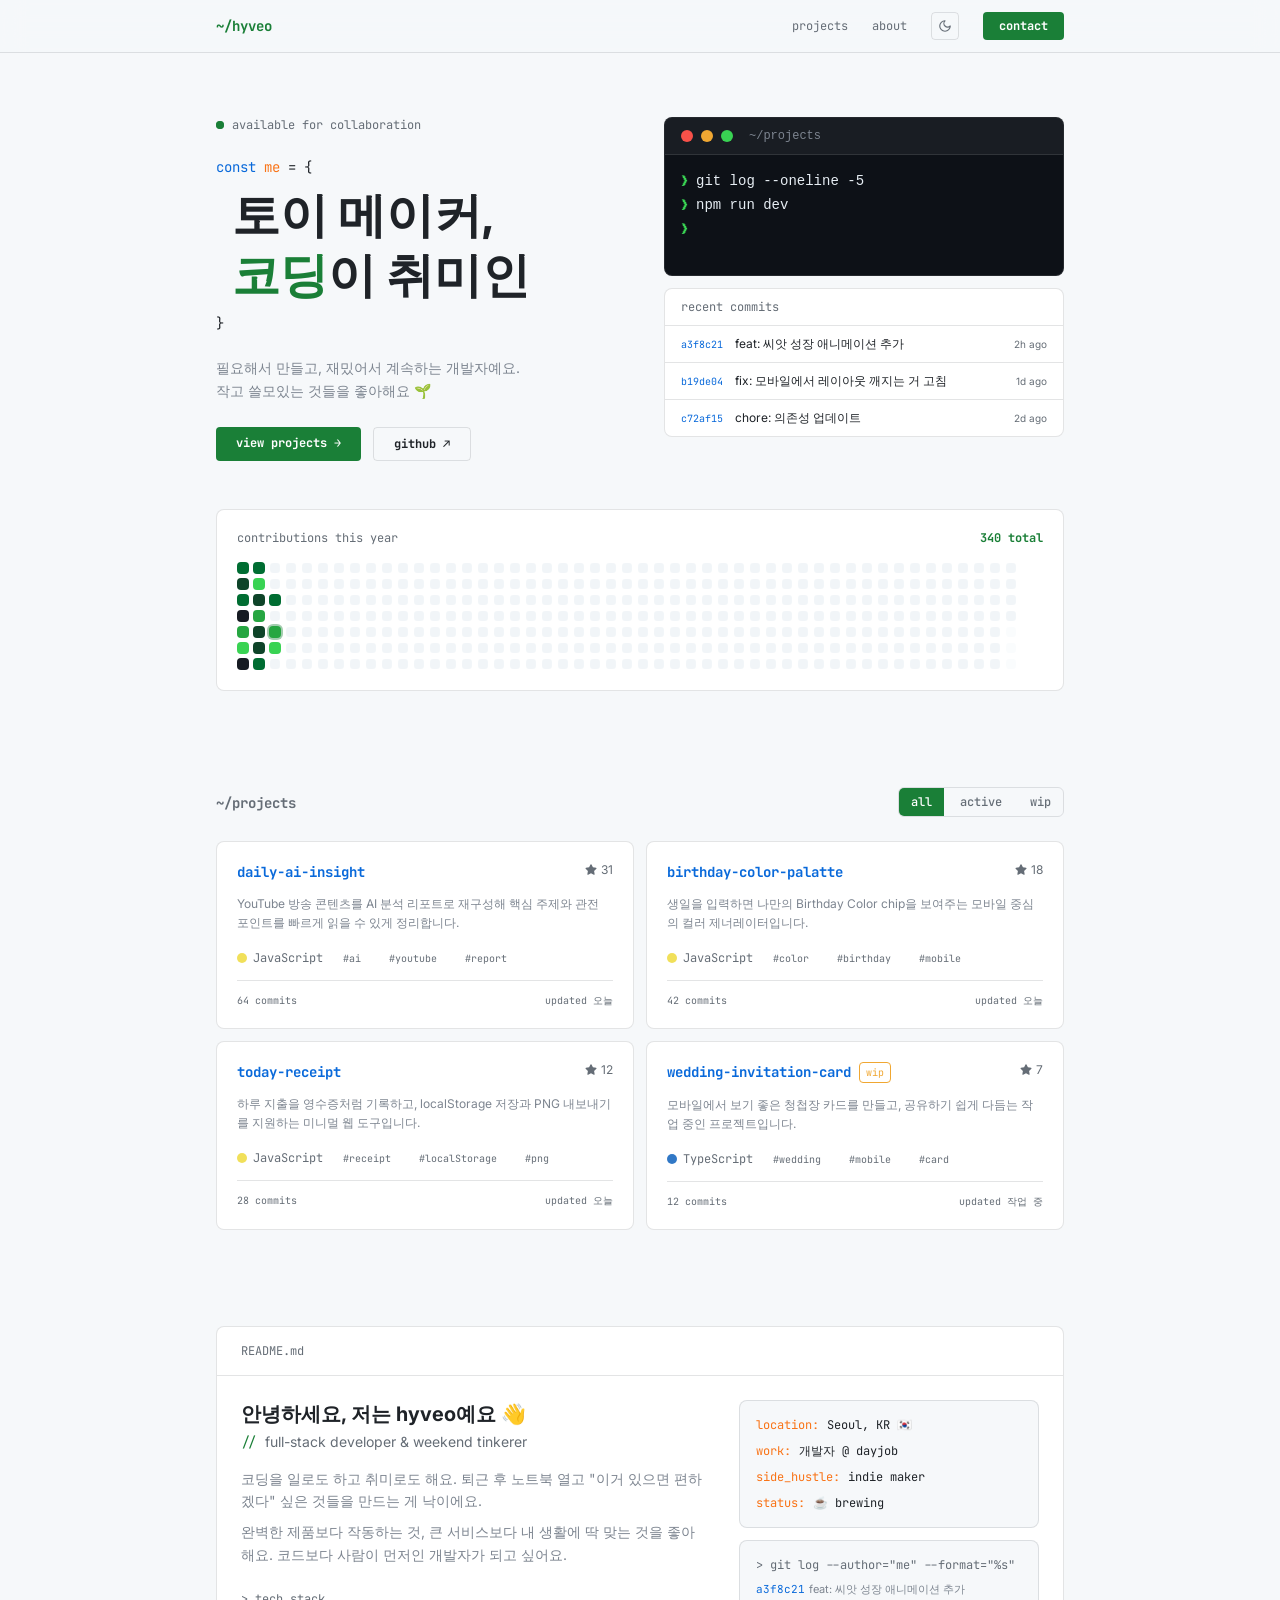
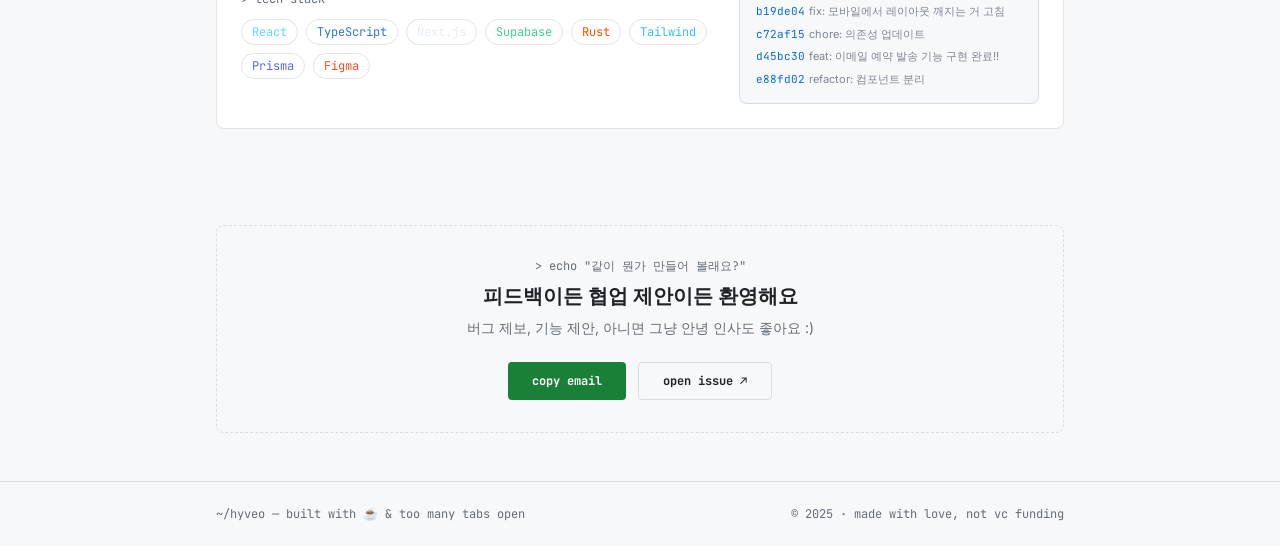
==== index.html @ 5823d5d1 "Update contribution grid animation" ====
<!doctype html>
<html lang="ko">
  <head>
    <meta charset="UTF-8" />
    <meta name="viewport" content="width=device-width, initial-scale=1.0" />
    <title>hyveo</title>
    <meta
      name="description"
      content="HYVEO가 만든 토이 프로젝트와 공개 웹 서비스를 한 곳에서 살펴보는 프로젝트 허브입니다."
    />
    <style>html, body { height: 100%; margin: 0; } #root { height: 100%; }</style>
    <script type="module" crossorigin src="/assets/index-C7ERQBIT.js"></script>
    <link rel="stylesheet" crossorigin href="/assets/index-DAnTA44Z.css">
  </head>
  <body>
    <div id="root"></div>
  </body>
</html>
---- assets/index-DAnTA44Z.css ----
@import"https://fonts.googleapis.com/css2?family=JetBrains+Mono:wght@400;500;600;700&family=Inter:wght@400;500;600;700&display=swap";/*! tailwindcss v4.1.12 | MIT License | https://tailwindcss.com */@layer properties{@supports (((-webkit-hyphens:none)) and (not (margin-trim:inline))) or ((-moz-orient:inline) and (not (color:rgb(from red r g b)))){*,:before,:after,::backdrop{--tw-translate-x:0;--tw-translate-y:0;--tw-translate-z:0;--tw-rotate-x:initial;--tw-rotate-y:initial;--tw-rotate-z:initial;--tw-skew-x:initial;--tw-skew-y:initial;--tw-space-y-reverse:0;--tw-space-x-reverse:0;--tw-divide-y-reverse:0;--tw-border-style:solid;--tw-leading:initial;--tw-font-weight:initial;--tw-tracking:initial;--tw-ordinal:initial;--tw-slashed-zero:initial;--tw-numeric-figure:initial;--tw-numeric-spacing:initial;--tw-numeric-fraction:initial;--tw-shadow:0 0 #0000;--tw-shadow-color:initial;--tw-shadow-alpha:100%;--tw-inset-shadow:0 0 #0000;--tw-inset-shadow-color:initial;--tw-inset-shadow-alpha:100%;--tw-ring-color:initial;--tw-ring-shadow:0 0 #0000;--tw-inset-ring-color:initial;--tw-inset-ring-shadow:0 0 #0000;--tw-ring-inset:initial;--tw-ring-offset-width:0px;--tw-ring-offset-color:#fff;--tw-ring-offset-shadow:0 0 #0000;--tw-outline-style:solid;--tw-backdrop-blur:initial;--tw-backdrop-brightness:initial;--tw-backdrop-contrast:initial;--tw-backdrop-grayscale:initial;--tw-backdrop-hue-rotate:initial;--tw-backdrop-invert:initial;--tw-backdrop-opacity:initial;--tw-backdrop-saturate:initial;--tw-backdrop-sepia:initial;--tw-duration:initial;--tw-ease:initial;--tw-content:"";--tw-animation-delay:0s;--tw-animation-direction:normal;--tw-animation-duration:initial;--tw-animation-fill-mode:none;--tw-animation-iteration-count:1;--tw-enter-blur:0;--tw-enter-opacity:1;--tw-enter-rotate:0;--tw-enter-scale:1;--tw-enter-translate-x:0;--tw-enter-translate-y:0;--tw-exit-blur:0;--tw-exit-opacity:1;--tw-exit-rotate:0;--tw-exit-scale:1;--tw-exit-translate-x:0;--tw-exit-translate-y:0}}}@layer theme{:root,:host{--font-sans:ui-sans-serif,system-ui,sans-serif,"Apple Color Emoji","Segoe UI Emoji","Segoe UI Symbol","Noto Color Emoji";--font-mono:ui-monospace,SFMono-Regular,Menlo,Monaco,Consolas,"Liberation Mono","Courier New",monospace;--color-gray-100:oklch(96.7% .003 264.542);--color-black:#000;--color-white:#fff;--spacing:.25rem;--container-xs:20rem;--container-sm:24rem;--container-lg:32rem;--container-4xl:56rem;--text-xs:.75rem;--text-xs--line-height:calc(1/.75);--text-sm:.875rem;--text-sm--line-height:calc(1.25/.875);--text-base:1rem;--text-base--line-height: 1.5 ;--text-lg:1.125rem;--text-lg--line-height:calc(1.75/1.125);--text-xl:1.25rem;--text-xl--line-height:calc(1.75/1.25);--text-2xl:1.5rem;--text-4xl:2.25rem;--text-4xl--line-height:calc(2.5/2.25);--text-5xl:3rem;--text-5xl--line-height:1;--font-weight-normal:400;--font-weight-medium:500;--font-weight-semibold:600;--font-weight-bold:700;--tracking-tight:-.025em;--tracking-widest:.1em;--leading-tight:1.25;--leading-relaxed:1.625;--radius-xs:.125rem;--ease-in-out:cubic-bezier(.4,0,.2,1);--animate-ping:ping 1s cubic-bezier(0,0,.2,1)infinite;--animate-pulse:pulse 2s cubic-bezier(.4,0,.6,1)infinite;--blur-md:12px;--aspect-video:16/9;--default-transition-duration:.15s;--default-transition-timing-function:cubic-bezier(.4,0,.2,1);--default-font-family:var(--font-sans);--default-mono-font-family:var(--font-mono);--color-border:var(--border)}}@layer base{*,:after,:before,::backdrop{box-sizing:border-box;border:0 solid;margin:0;padding:0}::file-selector-button{box-sizing:border-box;border:0 solid;margin:0;padding:0}html,:host{-webkit-text-size-adjust:100%;-moz-tab-size:4;tab-size:4;line-height:1.5;font-family:var(--default-font-family,ui-sans-serif,system-ui,sans-serif,"Apple Color Emoji","Segoe UI Emoji","Segoe UI Symbol","Noto Color Emoji");font-feature-settings:var(--default-font-feature-settings,normal);font-variation-settings:var(--default-font-variation-settings,normal);-webkit-tap-highlight-color:transparent}hr{height:0;color:inherit;border-top-width:1px}abbr:where([title]){-webkit-text-decoration:underline dotted;text-decoration:underline dotted}h1,h2,h3,h4,h5,h6{font-size:inherit;font-weight:inherit}a{color:inherit;-webkit-text-decoration:inherit;text-decoration:inherit}b,strong{font-weight:bolder}code,kbd,samp,pre{font-family:var(--default-mono-font-family,ui-monospace,SFMono-Regular,Menlo,Monaco,Consolas,"Liberation Mono","Courier New",monospace);font-feature-settings:var(--default-mono-font-feature-settings,normal);font-variation-settings:var(--default-mono-font-variation-settings,normal);font-size:1em}small{font-size:80%}sub,sup{vertical-align:baseline;font-size:75%;line-height:0;position:relative}sub{bottom:-.25em}sup{top:-.5em}table{text-indent:0;border-color:inherit;border-collapse:collapse}:-moz-focusring{outline:auto}progress{vertical-align:baseline}summary{display:list-item}ol,ul,menu{list-style:none}img,svg,video,canvas,audio,iframe,embed,object{vertical-align:middle;display:block}img,video{max-width:100%;height:auto}button,input,select,optgroup,textarea{font:inherit;font-feature-settings:inherit;font-variation-settings:inherit;letter-spacing:inherit;color:inherit;opacity:1;background-color:#0000;border-radius:0}::file-selector-button{font:inherit;font-feature-settings:inherit;font-variation-settings:inherit;letter-spacing:inherit;color:inherit;opacity:1;background-color:#0000;border-radius:0}:where(select:is([multiple],[size])) optgroup{font-weight:bolder}:where(select:is([multiple],[size])) optgroup option{padding-inline-start:20px}::file-selector-button{margin-inline-end:4px}::placeholder{opacity:1}@supports (not ((-webkit-appearance:-apple-pay-button))) or (contain-intrinsic-size:1px){::placeholder{color:currentColor}@supports (color:color-mix(in lab,red,red)){::placeholder{color:color-mix(in oklab,currentcolor 50%,transparent)}}}textarea{resize:vertical}::-webkit-search-decoration{-webkit-appearance:none}::-webkit-date-and-time-value{min-height:1lh;text-align:inherit}::-webkit-datetime-edit{display:inline-flex}::-webkit-datetime-edit-fields-wrapper{padding:0}::-webkit-datetime-edit{padding-block:0}::-webkit-datetime-edit-year-field{padding-block:0}::-webkit-datetime-edit-month-field{padding-block:0}::-webkit-datetime-edit-day-field{padding-block:0}::-webkit-datetime-edit-hour-field{padding-block:0}::-webkit-datetime-edit-minute-field{padding-block:0}::-webkit-datetime-edit-second-field{padding-block:0}::-webkit-datetime-edit-millisecond-field{padding-block:0}::-webkit-datetime-edit-meridiem-field{padding-block:0}::-webkit-calendar-picker-indicator{line-height:1}:-moz-ui-invalid{box-shadow:none}button,input:where([type=button],[type=reset],[type=submit]){-webkit-appearance:button;-moz-appearance:button;appearance:button}::file-selector-button{-webkit-appearance:button;-moz-appearance:button;appearance:button}::-webkit-inner-spin-button{height:auto}::-webkit-outer-spin-button{height:auto}[hidden]:where(:not([hidden=until-found])){display:none!important}*{border-color:var(--border);outline-color:var(--ring)}@supports (color:color-mix(in lab,red,red)){*{outline-color:color-mix(in oklab,var(--ring)50%,transparent)}}body{background-color:var(--background);color:var(--foreground)}html{font-size:var(--font-size)}h1{font-size:var(--text-2xl);font-weight:var(--font-weight-medium);line-height:1.5}h2{font-size:var(--text-xl);font-weight:var(--font-weight-medium);line-height:1.5}h3{font-size:var(--text-lg);font-weight:var(--font-weight-medium);line-height:1.5}h4,label,button{font-size:var(--text-base);font-weight:var(--font-weight-medium);line-height:1.5}input{font-size:var(--text-base);font-weight:var(--font-weight-normal);line-height:1.5}}@layer components;@layer utilities{.\@container\/card-header{container:card-header/inline-size}.pointer-events-none{pointer-events:none}.invisible{visibility:hidden}.sr-only{clip:rect(0,0,0,0);white-space:nowrap;border-width:0;width:1px;height:1px;margin:-1px;padding:0;position:absolute;overflow:hidden}.absolute{position:absolute}.fixed{position:fixed}.relative{position:relative}.sticky{position:sticky}.inset-0{inset:calc(var(--spacing)*0)}.inset-x-0{inset-inline:calc(var(--spacing)*0)}.inset-y-0{inset-block:calc(var(--spacing)*0)}.-top-12{top:calc(var(--spacing)*-12)}.top-0{top:calc(var(--spacing)*0)}.top-1\.5{top:calc(var(--spacing)*1.5)}.top-1\/2{top:50%}.top-3\.5{top:calc(var(--spacing)*3.5)}.top-4{top:calc(var(--spacing)*4)}.top-\[1px\]{top:1px}.top-\[50\%\]{top:50%}.top-\[60\%\]{top:60%}.top-full{top:100%}.-right-12{right:calc(var(--spacing)*-12)}.right-0{right:calc(var(--spacing)*0)}.right-1{right:calc(var(--spacing)*1)}.right-2{right:calc(var(--spacing)*2)}.right-3{right:calc(var(--spacing)*3)}.right-4{right:calc(var(--spacing)*4)}.-bottom-12{bottom:calc(var(--spacing)*-12)}.bottom-0{bottom:calc(var(--spacing)*0)}.-left-12{left:calc(var(--spacing)*-12)}.left-0{left:calc(var(--spacing)*0)}.left-1{left:calc(var(--spacing)*1)}.left-1\/2{left:50%}.left-2{left:calc(var(--spacing)*2)}.left-\[50\%\]{left:50%}.isolate{isolation:isolate}.z-10{z-index:10}.z-20{z-index:20}.z-50{z-index:50}.z-\[1\]{z-index:1}.col-start-2{grid-column-start:2}.row-span-2{grid-row:span 2/span 2}.row-start-1{grid-row-start:1}.-mx-1{margin-inline:calc(var(--spacing)*-1)}.mx-2{margin-inline:calc(var(--spacing)*2)}.mx-3\.5{margin-inline:calc(var(--spacing)*3.5)}.mx-auto{margin-inline:auto}.my-0\.5{margin-block:calc(var(--spacing)*.5)}.my-1{margin-block:calc(var(--spacing)*1)}.-mt-4{margin-top:calc(var(--spacing)*-4)}.mt-1\.5{margin-top:calc(var(--spacing)*1.5)}.mt-2{margin-top:calc(var(--spacing)*2)}.mt-3{margin-top:calc(var(--spacing)*3)}.mt-4{margin-top:calc(var(--spacing)*4)}.mt-6{margin-top:calc(var(--spacing)*6)}.mt-12{margin-top:calc(var(--spacing)*12)}.mt-auto{margin-top:auto}.mr-1{margin-right:calc(var(--spacing)*1)}.mr-2{margin-right:calc(var(--spacing)*2)}.mb-1{margin-bottom:calc(var(--spacing)*1)}.mb-2{margin-bottom:calc(var(--spacing)*2)}.mb-3{margin-bottom:calc(var(--spacing)*3)}.mb-4{margin-bottom:calc(var(--spacing)*4)}.mb-6{margin-bottom:calc(var(--spacing)*6)}.-ml-4{margin-left:calc(var(--spacing)*-4)}.ml-1{margin-left:calc(var(--spacing)*1)}.ml-2{margin-left:calc(var(--spacing)*2)}.ml-auto{margin-left:auto}.line-clamp-1{-webkit-line-clamp:1;-webkit-box-orient:vertical;display:-webkit-box;overflow:hidden}.block{display:block}.flex{display:flex}.grid{display:grid}.hidden{display:none}.inline-block{display:inline-block}.inline-flex{display:inline-flex}.table{display:table}.table-caption{display:table-caption}.table-cell{display:table-cell}.table-row{display:table-row}.field-sizing-content{field-sizing:content}.aspect-square{aspect-ratio:1}.aspect-video{aspect-ratio:var(--aspect-video)}.size-2{width:calc(var(--spacing)*2);height:calc(var(--spacing)*2)}.size-2\.5{width:calc(var(--spacing)*2.5);height:calc(var(--spacing)*2.5)}.size-3{width:calc(var(--spacing)*3);height:calc(var(--spacing)*3)}.size-3\.5{width:calc(var(--spacing)*3.5);height:calc(var(--spacing)*3.5)}.size-4{width:calc(var(--spacing)*4);height:calc(var(--spacing)*4)}.size-7{width:calc(var(--spacing)*7);height:calc(var(--spacing)*7)}.size-8{width:calc(var(--spacing)*8);height:calc(var(--spacing)*8)}.size-9{width:calc(var(--spacing)*9);height:calc(var(--spacing)*9)}.size-10{width:calc(var(--spacing)*10);height:calc(var(--spacing)*10)}.size-full{width:100%;height:100%}.h-1\.5{height:calc(var(--spacing)*1.5)}.h-2{height:calc(var(--spacing)*2)}.h-2\.5{height:calc(var(--spacing)*2.5)}.h-3{height:calc(var(--spacing)*3)}.h-4{height:calc(var(--spacing)*4)}.h-5{height:calc(var(--spacing)*5)}.h-7{height:calc(var(--spacing)*7)}.h-8{height:calc(var(--spacing)*8)}.h-9{height:calc(var(--spacing)*9)}.h-10{height:calc(var(--spacing)*10)}.h-12{height:calc(var(--spacing)*12)}.h-\[1\.15rem\]{height:1.15rem}.h-\[calc\(100\%-1px\)\]{height:calc(100% - 1px)}.h-\[var\(--radix-navigation-menu-viewport-height\)\]{height:var(--radix-navigation-menu-viewport-height)}.h-\[var\(--radix-select-trigger-height\)\]{height:var(--radix-select-trigger-height)}.h-auto{height:auto}.h-full{height:100%}.h-px{height:1px}.h-svh{height:100svh}.max-h-\(--radix-context-menu-content-available-height\){max-height:var(--radix-context-menu-content-available-height)}.max-h-\(--radix-dropdown-menu-content-available-height\){max-height:var(--radix-dropdown-menu-content-available-height)}.max-h-\(--radix-select-content-available-height\){max-height:var(--radix-select-content-available-height)}.max-h-\[120px\]{max-height:120px}.max-h-\[300px\]{max-height:300px}.min-h-0{min-height:calc(var(--spacing)*0)}.min-h-4{min-height:calc(var(--spacing)*4)}.min-h-16{min-height:calc(var(--spacing)*16)}.min-h-\[120px\]{min-height:120px}.min-h-screen{min-height:100vh}.min-h-svh{min-height:100svh}.w-\(--sidebar-width\){width:var(--sidebar-width)}.w-0{width:calc(var(--spacing)*0)}.w-1{width:calc(var(--spacing)*1)}.w-2{width:calc(var(--spacing)*2)}.w-2\.5{width:calc(var(--spacing)*2.5)}.w-3{width:calc(var(--spacing)*3)}.w-3\/4{width:75%}.w-4{width:calc(var(--spacing)*4)}.w-5{width:calc(var(--spacing)*5)}.w-8{width:calc(var(--spacing)*8)}.w-9{width:calc(var(--spacing)*9)}.w-64{width:calc(var(--spacing)*64)}.w-72{width:calc(var(--spacing)*72)}.w-\[100px\]{width:100px}.w-auto{width:auto}.w-fit{width:fit-content}.w-full{width:100%}.w-max{width:max-content}.w-px{width:1px}.max-w-\(--skeleton-width\){max-width:var(--skeleton-width)}.max-w-4xl{max-width:var(--container-4xl)}.max-w-\[calc\(100\%-2rem\)\]{max-width:calc(100% - 2rem)}.max-w-max{max-width:max-content}.max-w-xs{max-width:var(--container-xs)}.min-w-0{min-width:calc(var(--spacing)*0)}.min-w-5{min-width:calc(var(--spacing)*5)}.min-w-8{min-width:calc(var(--spacing)*8)}.min-w-9{min-width:calc(var(--spacing)*9)}.min-w-10{min-width:calc(var(--spacing)*10)}.min-w-\[8rem\]{min-width:8rem}.min-w-\[12rem\]{min-width:12rem}.min-w-\[var\(--radix-select-trigger-width\)\]{min-width:var(--radix-select-trigger-width)}.flex-1{flex:1}.shrink-0{flex-shrink:0}.grow{flex-grow:1}.grow-0{flex-grow:0}.basis-full{flex-basis:100%}.caption-bottom{caption-side:bottom}.border-collapse{border-collapse:collapse}.origin-\(--radix-context-menu-content-transform-origin\){transform-origin:var(--radix-context-menu-content-transform-origin)}.origin-\(--radix-dropdown-menu-content-transform-origin\){transform-origin:var(--radix-dropdown-menu-content-transform-origin)}.origin-\(--radix-hover-card-content-transform-origin\){transform-origin:var(--radix-hover-card-content-transform-origin)}.origin-\(--radix-menubar-content-transform-origin\){transform-origin:var(--radix-menubar-content-transform-origin)}.origin-\(--radix-popover-content-transform-origin\){transform-origin:var(--radix-popover-content-transform-origin)}.origin-\(--radix-select-content-transform-origin\){transform-origin:var(--radix-select-content-transform-origin)}.origin-\(--radix-tooltip-content-transform-origin\){transform-origin:var(--radix-tooltip-content-transform-origin)}.-translate-x-1\/2{--tw-translate-x: -50% ;translate:var(--tw-translate-x)var(--tw-translate-y)}.-translate-x-px{--tw-translate-x:-1px;translate:var(--tw-translate-x)var(--tw-translate-y)}.translate-x-\[-50\%\]{--tw-translate-x:-50%;translate:var(--tw-translate-x)var(--tw-translate-y)}.translate-x-px{--tw-translate-x:1px;translate:var(--tw-translate-x)var(--tw-translate-y)}.-translate-y-1\/2{--tw-translate-y: -50% ;translate:var(--tw-translate-x)var(--tw-translate-y)}.translate-y-0\.5{--tw-translate-y:calc(var(--spacing)*.5);translate:var(--tw-translate-x)var(--tw-translate-y)}.translate-y-\[-50\%\]{--tw-translate-y:-50%;translate:var(--tw-translate-x)var(--tw-translate-y)}.translate-y-\[calc\(-50\%_-_2px\)\]{--tw-translate-y: calc(-50% - 2px) ;translate:var(--tw-translate-x)var(--tw-translate-y)}.rotate-45{rotate:45deg}.rotate-90{rotate:90deg}.transform{transform:var(--tw-rotate-x,)var(--tw-rotate-y,)var(--tw-rotate-z,)var(--tw-skew-x,)var(--tw-skew-y,)}.animate-caret-blink{animation:1.25s ease-out infinite caret-blink}.animate-in{animation:enter var(--tw-animation-duration,var(--tw-duration,.15s))var(--tw-ease,ease)var(--tw-animation-delay,0s)var(--tw-animation-iteration-count,1)var(--tw-animation-direction,normal)var(--tw-animation-fill-mode,none)}.animate-ping{animation:var(--animate-ping)}.animate-pulse{animation:var(--animate-pulse)}.cursor-default{cursor:default}.cursor-pointer{cursor:pointer}.touch-none{touch-action:none}.resize-none{resize:none}.scroll-my-1{scroll-margin-block:calc(var(--spacing)*1)}.scroll-py-1{scroll-padding-block:calc(var(--spacing)*1)}.list-none{list-style-type:none}.auto-rows-min{grid-auto-rows:min-content}.grid-cols-1{grid-template-columns:repeat(1,minmax(0,1fr))}.grid-cols-\[0_1fr\]{grid-template-columns:0 1fr}.grid-rows-\[auto_auto\]{grid-template-rows:auto auto}.flex-col{flex-direction:column}.flex-col-reverse{flex-direction:column-reverse}.flex-row{flex-direction:row}.flex-wrap{flex-wrap:wrap}.items-center{align-items:center}.items-end{align-items:flex-end}.items-start{align-items:flex-start}.items-stretch{align-items:stretch}.justify-between{justify-content:space-between}.justify-center{justify-content:center}.justify-items-start{justify-items:start}.gap-1{gap:calc(var(--spacing)*1)}.gap-1\.5{gap:calc(var(--spacing)*1.5)}.gap-2{gap:calc(var(--spacing)*2)}.gap-3{gap:calc(var(--spacing)*3)}.gap-4{gap:calc(var(--spacing)*4)}.gap-6{gap:calc(var(--spacing)*6)}.gap-8{gap:calc(var(--spacing)*8)}.gap-12{gap:calc(var(--spacing)*12)}:where(.space-y-1>:not(:last-child)){--tw-space-y-reverse:0;margin-block-start:calc(calc(var(--spacing)*1)*var(--tw-space-y-reverse));margin-block-end:calc(calc(var(--spacing)*1)*calc(1 - var(--tw-space-y-reverse)))}:where(.space-y-1\.5>:not(:last-child)){--tw-space-y-reverse:0;margin-block-start:calc(calc(var(--spacing)*1.5)*var(--tw-space-y-reverse));margin-block-end:calc(calc(var(--spacing)*1.5)*calc(1 - var(--tw-space-y-reverse)))}:where(.space-y-2>:not(:last-child)){--tw-space-y-reverse:0;margin-block-start:calc(calc(var(--spacing)*2)*var(--tw-space-y-reverse));margin-block-end:calc(calc(var(--spacing)*2)*calc(1 - var(--tw-space-y-reverse)))}:where(.space-y-2\.5>:not(:last-child)){--tw-space-y-reverse:0;margin-block-start:calc(calc(var(--spacing)*2.5)*var(--tw-space-y-reverse));margin-block-end:calc(calc(var(--spacing)*2.5)*calc(1 - var(--tw-space-y-reverse)))}:where(.space-y-3>:not(:last-child)){--tw-space-y-reverse:0;margin-block-start:calc(calc(var(--spacing)*3)*var(--tw-space-y-reverse));margin-block-end:calc(calc(var(--spacing)*3)*calc(1 - var(--tw-space-y-reverse)))}:where(.space-y-4>:not(:last-child)){--tw-space-y-reverse:0;margin-block-start:calc(calc(var(--spacing)*4)*var(--tw-space-y-reverse));margin-block-end:calc(calc(var(--spacing)*4)*calc(1 - var(--tw-space-y-reverse)))}:where(.space-x-1>:not(:last-child)){--tw-space-x-reverse:0;margin-inline-start:calc(calc(var(--spacing)*1)*var(--tw-space-x-reverse));margin-inline-end:calc(calc(var(--spacing)*1)*calc(1 - var(--tw-space-x-reverse)))}.gap-y-0\.5{row-gap:calc(var(--spacing)*.5)}:where(.divide-y>:not(:last-child)){--tw-divide-y-reverse:0;border-bottom-style:var(--tw-border-style);border-top-style:var(--tw-border-style);border-top-width:calc(1px*var(--tw-divide-y-reverse));border-bottom-width:calc(1px*calc(1 - var(--tw-divide-y-reverse)))}:where(.divide-border>:not(:last-child)){border-color:var(--border)}.self-start{align-self:flex-start}.justify-self-end{justify-self:flex-end}.truncate{text-overflow:ellipsis;white-space:nowrap;overflow:hidden}.overflow-auto{overflow:auto}.overflow-hidden{overflow:hidden}.overflow-x-auto{overflow-x:auto}.overflow-x-hidden{overflow-x:hidden}.overflow-y-auto{overflow-y:auto}.rounded{border-radius:.25rem}.rounded-\[2px\]{border-radius:2px}.rounded-\[4px\]{border-radius:4px}.rounded-\[inherit\]{border-radius:inherit}.rounded-full{border-radius:3.40282e38px}.rounded-lg{border-radius:var(--radius)}.rounded-md{border-radius:calc(var(--radius) - 2px)}.rounded-none{border-radius:0}.rounded-sm{border-radius:calc(var(--radius) - 4px)}.rounded-xl{border-radius:calc(var(--radius) + 4px)}.rounded-xs{border-radius:var(--radius-xs)}.rounded-tl-sm{border-top-left-radius:calc(var(--radius) - 4px)}.border{border-style:var(--tw-border-style);border-width:1px}.border-\[1\.5px\]{border-style:var(--tw-border-style);border-width:1.5px}.border-y{border-block-style:var(--tw-border-style);border-block-width:1px}.border-t{border-top-style:var(--tw-border-style);border-top-width:1px}.border-r{border-right-style:var(--tw-border-style);border-right-width:1px}.border-b{border-bottom-style:var(--tw-border-style);border-bottom-width:1px}.border-l{border-left-style:var(--tw-border-style);border-left-width:1px}.border-dashed{--tw-border-style:dashed;border-style:dashed}.border-\(--color-border\){border-color:var(--color-border)}.border-\[\#F0A732\]{border-color:#f0a732}.border-border,.border-border\/50{border-color:var(--border)}@supports (color:color-mix(in lab,red,red)){.border-border\/50{border-color:color-mix(in oklab,var(--border)50%,transparent)}}.border-input{border-color:var(--input)}.border-primary{border-color:var(--primary)}.border-sidebar-border{border-color:var(--sidebar-border)}.border-transparent{border-color:#0000}.border-white\/10{border-color:#ffffff1a}@supports (color:color-mix(in lab,red,red)){.border-white\/10{border-color:color-mix(in oklab,var(--color-white)10%,transparent)}}.border-t-transparent{border-top-color:#0000}.border-l-transparent{border-left-color:#0000}.bg-\(--color-bg\){background-color:var(--color-bg)}.bg-\[\#0D1117\]{background-color:#0d1117}.bg-\[\#39D353\]{background-color:#39d353}.bg-\[\#E6EDF3\]{background-color:#e6edf3}.bg-\[\#F0A732\]{background-color:#f0a732}.bg-\[\#F85149\]{background-color:#f85149}.bg-accent{background-color:var(--accent)}.bg-background,.bg-background\/80{background-color:var(--background)}@supports (color:color-mix(in lab,red,red)){.bg-background\/80{background-color:color-mix(in oklab,var(--background)80%,transparent)}}.bg-black\/50{background-color:#00000080}@supports (color:color-mix(in lab,red,red)){.bg-black\/50{background-color:color-mix(in oklab,var(--color-black)50%,transparent)}}.bg-border{background-color:var(--border)}.bg-card{background-color:var(--card)}.bg-destructive{background-color:var(--destructive)}.bg-foreground{background-color:var(--foreground)}.bg-gray-100{background-color:var(--color-gray-100)}.bg-input-background{background-color:var(--input-background)}.bg-muted,.bg-muted\/50{background-color:var(--muted)}@supports (color:color-mix(in lab,red,red)){.bg-muted\/50{background-color:color-mix(in oklab,var(--muted)50%,transparent)}}.bg-popover{background-color:var(--popover)}.bg-primary,.bg-primary\/20{background-color:var(--primary)}@supports (color:color-mix(in lab,red,red)){.bg-primary\/20{background-color:color-mix(in oklab,var(--primary)20%,transparent)}}.bg-secondary{background-color:var(--secondary)}.bg-sidebar{background-color:var(--sidebar)}.bg-sidebar-border{background-color:var(--sidebar-border)}.bg-transparent{background-color:#0000}.bg-white\/5{background-color:#ffffff0d}@supports (color:color-mix(in lab,red,red)){.bg-white\/5{background-color:color-mix(in oklab,var(--color-white)5%,transparent)}}.fill-current{fill:currentColor}.fill-primary{fill:var(--primary)}.p-0{padding:calc(var(--spacing)*0)}.p-1{padding:calc(var(--spacing)*1)}.p-1\.5{padding:calc(var(--spacing)*1.5)}.p-2{padding:calc(var(--spacing)*2)}.p-3{padding:calc(var(--spacing)*3)}.p-4{padding:calc(var(--spacing)*4)}.p-5{padding:calc(var(--spacing)*5)}.p-6{padding:calc(var(--spacing)*6)}.p-8{padding:calc(var(--spacing)*8)}.p-\[3px\]{padding:3px}.p-px{padding:1px}.px-1{padding-inline:calc(var(--spacing)*1)}.px-1\.5{padding-inline:calc(var(--spacing)*1.5)}.px-2{padding-inline:calc(var(--spacing)*2)}.px-2\.5{padding-inline:calc(var(--spacing)*2.5)}.px-3{padding-inline:calc(var(--spacing)*3)}.px-4{padding-inline:calc(var(--spacing)*4)}.px-5{padding-inline:calc(var(--spacing)*5)}.px-6{padding-inline:calc(var(--spacing)*6)}.py-0\.5{padding-block:calc(var(--spacing)*.5)}.py-1{padding-block:calc(var(--spacing)*1)}.py-1\.5{padding-block:calc(var(--spacing)*1.5)}.py-2{padding-block:calc(var(--spacing)*2)}.py-2\.5{padding-block:calc(var(--spacing)*2.5)}.py-3{padding-block:calc(var(--spacing)*3)}.py-4{padding-block:calc(var(--spacing)*4)}.py-6{padding-block:calc(var(--spacing)*6)}.py-12{padding-block:calc(var(--spacing)*12)}.pt-0{padding-top:calc(var(--spacing)*0)}.pt-1{padding-top:calc(var(--spacing)*1)}.pt-2{padding-top:calc(var(--spacing)*2)}.pt-3{padding-top:calc(var(--spacing)*3)}.pt-4{padding-top:calc(var(--spacing)*4)}.pt-6{padding-top:calc(var(--spacing)*6)}.pt-16{padding-top:calc(var(--spacing)*16)}.pr-2{padding-right:calc(var(--spacing)*2)}.pr-2\.5{padding-right:calc(var(--spacing)*2.5)}.pr-8{padding-right:calc(var(--spacing)*8)}.pb-3{padding-bottom:calc(var(--spacing)*3)}.pb-4{padding-bottom:calc(var(--spacing)*4)}.pb-6{padding-bottom:calc(var(--spacing)*6)}.pb-12{padding-bottom:calc(var(--spacing)*12)}.pl-2{padding-left:calc(var(--spacing)*2)}.pl-4{padding-left:calc(var(--spacing)*4)}.pl-8{padding-left:calc(var(--spacing)*8)}.text-center{text-align:center}.text-left{text-align:left}.align-middle{vertical-align:middle}.font-mono{font-family:var(--font-mono)}.text-4xl{font-size:var(--text-4xl);line-height:var(--tw-leading,var(--text-4xl--line-height))}.text-base{font-size:var(--text-base);line-height:var(--tw-leading,var(--text-base--line-height))}.text-lg{font-size:var(--text-lg);line-height:var(--tw-leading,var(--text-lg--line-height))}.text-sm{font-size:var(--text-sm);line-height:var(--tw-leading,var(--text-sm--line-height))}.text-xl{font-size:var(--text-xl);line-height:var(--tw-leading,var(--text-xl--line-height))}.text-xs{font-size:var(--text-xs);line-height:var(--tw-leading,var(--text-xs--line-height))}.text-\[0\.8rem\]{font-size:.8rem}.text-\[10px\]{font-size:10px}.text-\[11px\]{font-size:11px}.leading-none{--tw-leading:1;line-height:1}.leading-relaxed{--tw-leading:var(--leading-relaxed);line-height:var(--leading-relaxed)}.leading-tight{--tw-leading:var(--leading-tight);line-height:var(--leading-tight)}.font-bold{--tw-font-weight:var(--font-weight-bold);font-weight:var(--font-weight-bold)}.font-medium{--tw-font-weight:var(--font-weight-medium);font-weight:var(--font-weight-medium)}.font-normal{--tw-font-weight:var(--font-weight-normal);font-weight:var(--font-weight-normal)}.font-semibold{--tw-font-weight:var(--font-weight-semibold);font-weight:var(--font-weight-semibold)}.tracking-tight{--tw-tracking:var(--tracking-tight);letter-spacing:var(--tracking-tight)}.tracking-widest{--tw-tracking:var(--tracking-widest);letter-spacing:var(--tracking-widest)}.text-balance{text-wrap:balance}.break-words{overflow-wrap:break-word}.whitespace-nowrap{white-space:nowrap}.text-\[\#7D8590\]{color:#7d8590}.text-\[\#39D353\]{color:#39d353}.text-\[\#E6EDF3\]{color:#e6edf3}.text-\[\#F0A732\]{color:#f0a732}.text-\[\#F97316\]{color:#f97316}.text-accent{color:var(--accent)}.text-accent-foreground{color:var(--accent-foreground)}.text-card-foreground{color:var(--card-foreground)}.text-current{color:currentColor}.text-destructive{color:var(--destructive)}.text-foreground{color:var(--foreground)}.text-inherit{color:inherit}.text-muted-foreground{color:var(--muted-foreground)}.text-popover-foreground{color:var(--popover-foreground)}.text-primary{color:var(--primary)}.text-primary-foreground{color:var(--primary-foreground)}.text-secondary-foreground{color:var(--secondary-foreground)}.text-sidebar-foreground,.text-sidebar-foreground\/70{color:var(--sidebar-foreground)}@supports (color:color-mix(in lab,red,red)){.text-sidebar-foreground\/70{color:color-mix(in oklab,var(--sidebar-foreground)70%,transparent)}}.text-white{color:var(--color-white)}.tabular-nums{--tw-numeric-spacing:tabular-nums;font-variant-numeric:var(--tw-ordinal,)var(--tw-slashed-zero,)var(--tw-numeric-figure,)var(--tw-numeric-spacing,)var(--tw-numeric-fraction,)}.no-underline{text-decoration-line:none}.underline-offset-4{text-underline-offset:4px}.opacity-0{opacity:0}.opacity-50{opacity:.5}.opacity-70{opacity:.7}.opacity-75{opacity:.75}.opacity-100{opacity:1}.shadow{--tw-shadow:0 1px 3px 0 var(--tw-shadow-color,#0000001a),0 1px 2px -1px var(--tw-shadow-color,#0000001a);box-shadow:var(--tw-inset-shadow),var(--tw-inset-ring-shadow),var(--tw-ring-offset-shadow),var(--tw-ring-shadow),var(--tw-shadow)}.shadow-\[0_0_0_1px_hsl\(var\(--sidebar-border\)\)\]{--tw-shadow:0 0 0 1px var(--tw-shadow-color,hsl(var(--sidebar-border)));box-shadow:var(--tw-inset-shadow),var(--tw-inset-ring-shadow),var(--tw-ring-offset-shadow),var(--tw-ring-shadow),var(--tw-shadow)}.shadow-lg{--tw-shadow:0 10px 15px -3px var(--tw-shadow-color,#0000001a),0 4px 6px -4px var(--tw-shadow-color,#0000001a);box-shadow:var(--tw-inset-shadow),var(--tw-inset-ring-shadow),var(--tw-ring-offset-shadow),var(--tw-ring-shadow),var(--tw-shadow)}.shadow-md{--tw-shadow:0 4px 6px -1px var(--tw-shadow-color,#0000001a),0 2px 4px -2px var(--tw-shadow-color,#0000001a);box-shadow:var(--tw-inset-shadow),var(--tw-inset-ring-shadow),var(--tw-ring-offset-shadow),var(--tw-ring-shadow),var(--tw-shadow)}.shadow-none{--tw-shadow:0 0 #0000;box-shadow:var(--tw-inset-shadow),var(--tw-inset-ring-shadow),var(--tw-ring-offset-shadow),var(--tw-ring-shadow),var(--tw-shadow)}.shadow-sm{--tw-shadow:0 1px 3px 0 var(--tw-shadow-color,#0000001a),0 1px 2px -1px var(--tw-shadow-color,#0000001a);box-shadow:var(--tw-inset-shadow),var(--tw-inset-ring-shadow),var(--tw-ring-offset-shadow),var(--tw-ring-shadow),var(--tw-shadow)}.shadow-xl{--tw-shadow:0 20px 25px -5px var(--tw-shadow-color,#0000001a),0 8px 10px -6px var(--tw-shadow-color,#0000001a);box-shadow:var(--tw-inset-shadow),var(--tw-inset-ring-shadow),var(--tw-ring-offset-shadow),var(--tw-ring-shadow),var(--tw-shadow)}.shadow-xs{--tw-shadow:0 1px 2px 0 var(--tw-shadow-color,#0000000d);box-shadow:var(--tw-inset-shadow),var(--tw-inset-ring-shadow),var(--tw-ring-offset-shadow),var(--tw-ring-shadow),var(--tw-shadow)}.ring-0{--tw-ring-shadow:var(--tw-ring-inset,)0 0 0 calc(0px + var(--tw-ring-offset-width))var(--tw-ring-color,currentcolor);box-shadow:var(--tw-inset-shadow),var(--tw-inset-ring-shadow),var(--tw-ring-offset-shadow),var(--tw-ring-shadow),var(--tw-shadow)}.ring-2{--tw-ring-shadow:var(--tw-ring-inset,)0 0 0 calc(2px + var(--tw-ring-offset-width))var(--tw-ring-color,currentcolor);box-shadow:var(--tw-inset-shadow),var(--tw-inset-ring-shadow),var(--tw-ring-offset-shadow),var(--tw-ring-shadow),var(--tw-shadow)}.ring-primary\/40{--tw-ring-color:var(--primary)}@supports (color:color-mix(in lab,red,red)){.ring-primary\/40{--tw-ring-color:color-mix(in oklab,var(--primary)40%,transparent)}}.ring-ring\/50{--tw-ring-color:var(--ring)}@supports (color:color-mix(in lab,red,red)){.ring-ring\/50{--tw-ring-color:color-mix(in oklab,var(--ring)50%,transparent)}}.ring-sidebar-ring{--tw-ring-color:var(--sidebar-ring)}.ring-offset-background{--tw-ring-offset-color:var(--background)}.outline-hidden{--tw-outline-style:none;outline-style:none}@media(forced-colors:active){.outline-hidden{outline-offset:2px;outline:2px solid #0000}}.outline{outline-style:var(--tw-outline-style);outline-width:1px}.backdrop-blur-md{--tw-backdrop-blur:blur(var(--blur-md));-webkit-backdrop-filter:var(--tw-backdrop-blur,)var(--tw-backdrop-brightness,)var(--tw-backdrop-contrast,)var(--tw-backdrop-grayscale,)var(--tw-backdrop-hue-rotate,)var(--tw-backdrop-invert,)var(--tw-backdrop-opacity,)var(--tw-backdrop-saturate,)var(--tw-backdrop-sepia,);backdrop-filter:var(--tw-backdrop-blur,)var(--tw-backdrop-brightness,)var(--tw-backdrop-contrast,)var(--tw-backdrop-grayscale,)var(--tw-backdrop-hue-rotate,)var(--tw-backdrop-invert,)var(--tw-backdrop-opacity,)var(--tw-backdrop-saturate,)var(--tw-backdrop-sepia,)}.transition{transition-property:color,background-color,border-color,outline-color,text-decoration-color,fill,stroke,--tw-gradient-from,--tw-gradient-via,--tw-gradient-to,opacity,box-shadow,transform,translate,scale,rotate,filter,-webkit-backdrop-filter,backdrop-filter,display,visibility,content-visibility,overlay,pointer-events;transition-timing-function:var(--tw-ease,var(--default-transition-timing-function));transition-duration:var(--tw-duration,var(--default-transition-duration))}.transition-\[color\,box-shadow\]{transition-property:color,box-shadow;transition-timing-function:var(--tw-ease,var(--default-transition-timing-function));transition-duration:var(--tw-duration,var(--default-transition-duration))}.transition-\[left\,right\,width\]{transition-property:left,right,width;transition-timing-function:var(--tw-ease,var(--default-transition-timing-function));transition-duration:var(--tw-duration,var(--default-transition-duration))}.transition-\[margin\,opacity\]{transition-property:margin,opacity;transition-timing-function:var(--tw-ease,var(--default-transition-timing-function));transition-duration:var(--tw-duration,var(--default-transition-duration))}.transition-\[width\,height\,padding\]{transition-property:width,height,padding;transition-timing-function:var(--tw-ease,var(--default-transition-timing-function));transition-duration:var(--tw-duration,var(--default-transition-duration))}.transition-\[width\]{transition-property:width;transition-timing-function:var(--tw-ease,var(--default-transition-timing-function));transition-duration:var(--tw-duration,var(--default-transition-duration))}.transition-all{transition-property:all;transition-timing-function:var(--tw-ease,var(--default-transition-timing-function));transition-duration:var(--tw-duration,var(--default-transition-duration))}.transition-colors{transition-property:color,background-color,border-color,outline-color,text-decoration-color,fill,stroke,--tw-gradient-from,--tw-gradient-via,--tw-gradient-to;transition-timing-function:var(--tw-ease,var(--default-transition-timing-function));transition-duration:var(--tw-duration,var(--default-transition-duration))}.transition-opacity{transition-property:opacity;transition-timing-function:var(--tw-ease,var(--default-transition-timing-function));transition-duration:var(--tw-duration,var(--default-transition-duration))}.transition-shadow{transition-property:box-shadow;transition-timing-function:var(--tw-ease,var(--default-transition-timing-function));transition-duration:var(--tw-duration,var(--default-transition-duration))}.transition-transform{transition-property:transform,translate,scale,rotate;transition-timing-function:var(--tw-ease,var(--default-transition-timing-function));transition-duration:var(--tw-duration,var(--default-transition-duration))}.transition-none{transition-property:none}.duration-150{--tw-duration:.15s;transition-duration:.15s}.duration-200{--tw-duration:.2s;transition-duration:.2s}.duration-300{--tw-duration:.3s;transition-duration:.3s}.duration-1000{--tw-duration:1s;transition-duration:1s}.ease-in-out{--tw-ease:var(--ease-in-out);transition-timing-function:var(--ease-in-out)}.ease-linear{--tw-ease:linear;transition-timing-function:linear}.fade-in-0{--tw-enter-opacity:0}.outline-none{--tw-outline-style:none;outline-style:none}.select-none{-webkit-user-select:none;user-select:none}.zoom-in-95{--tw-enter-scale:.95}.group-focus-within\/menu-item\:opacity-100:is(:where(.group\/menu-item):focus-within *){opacity:1}@media(hover:hover){.group-hover\/menu-item\:opacity-100:is(:where(.group\/menu-item):hover *){opacity:1}}.group-has-data-\[sidebar\=menu-action\]\/menu-item\:pr-8:is(:where(.group\/menu-item):has([data-sidebar=menu-action]) *){padding-right:calc(var(--spacing)*8)}.group-data-\[collapsible\=icon\]\:-mt-8:is(:where(.group)[data-collapsible=icon] *){margin-top:calc(var(--spacing)*-8)}.group-data-\[collapsible\=icon\]\:hidden:is(:where(.group)[data-collapsible=icon] *){display:none}.group-data-\[collapsible\=icon\]\:size-8\!:is(:where(.group)[data-collapsible=icon] *){width:calc(var(--spacing)*8)!important;height:calc(var(--spacing)*8)!important}.group-data-\[collapsible\=icon\]\:w-\(--sidebar-width-icon\):is(:where(.group)[data-collapsible=icon] *){width:var(--sidebar-width-icon)}.group-data-\[collapsible\=icon\]\:w-\[calc\(var\(--sidebar-width-icon\)\+\(--spacing\(4\)\)\)\]:is(:where(.group)[data-collapsible=icon] *){width:calc(var(--sidebar-width-icon) + (calc(var(--spacing)*4)))}.group-data-\[collapsible\=icon\]\:w-\[calc\(var\(--sidebar-width-icon\)\+\(--spacing\(4\)\)\+2px\)\]:is(:where(.group)[data-collapsible=icon] *){width:calc(var(--sidebar-width-icon) + (calc(var(--spacing)*4)) + 2px)}.group-data-\[collapsible\=icon\]\:overflow-hidden:is(:where(.group)[data-collapsible=icon] *){overflow:hidden}.group-data-\[collapsible\=icon\]\:p-0\!:is(:where(.group)[data-collapsible=icon] *){padding:calc(var(--spacing)*0)!important}.group-data-\[collapsible\=icon\]\:p-2\!:is(:where(.group)[data-collapsible=icon] *){padding:calc(var(--spacing)*2)!important}.group-data-\[collapsible\=icon\]\:opacity-0:is(:where(.group)[data-collapsible=icon] *){opacity:0}.group-data-\[collapsible\=offcanvas\]\:right-\[calc\(var\(--sidebar-width\)\*-1\)\]:is(:where(.group)[data-collapsible=offcanvas] *){right:calc(var(--sidebar-width)*-1)}.group-data-\[collapsible\=offcanvas\]\:left-\[calc\(var\(--sidebar-width\)\*-1\)\]:is(:where(.group)[data-collapsible=offcanvas] *){left:calc(var(--sidebar-width)*-1)}.group-data-\[collapsible\=offcanvas\]\:w-0:is(:where(.group)[data-collapsible=offcanvas] *){width:calc(var(--spacing)*0)}.group-data-\[collapsible\=offcanvas\]\:translate-x-0:is(:where(.group)[data-collapsible=offcanvas] *){--tw-translate-x:calc(var(--spacing)*0);translate:var(--tw-translate-x)var(--tw-translate-y)}.group-data-\[disabled\=true\]\:pointer-events-none:is(:where(.group)[data-disabled=true] *){pointer-events:none}.group-data-\[disabled\=true\]\:opacity-50:is(:where(.group)[data-disabled=true] *){opacity:.5}.group-data-\[side\=left\]\:-right-4:is(:where(.group)[data-side=left] *){right:calc(var(--spacing)*-4)}.group-data-\[side\=left\]\:border-r:is(:where(.group)[data-side=left] *){border-right-style:var(--tw-border-style);border-right-width:1px}.group-data-\[side\=right\]\:left-0:is(:where(.group)[data-side=right] *){left:calc(var(--spacing)*0)}.group-data-\[side\=right\]\:rotate-180:is(:where(.group)[data-side=right] *){rotate:180deg}.group-data-\[side\=right\]\:border-l:is(:where(.group)[data-side=right] *){border-left-style:var(--tw-border-style);border-left-width:1px}.group-data-\[state\=open\]\:rotate-180:is(:where(.group)[data-state=open] *){rotate:180deg}.group-data-\[variant\=floating\]\:rounded-lg:is(:where(.group)[data-variant=floating] *){border-radius:var(--radius)}.group-data-\[variant\=floating\]\:border:is(:where(.group)[data-variant=floating] *){border-style:var(--tw-border-style);border-width:1px}.group-data-\[variant\=floating\]\:border-sidebar-border:is(:where(.group)[data-variant=floating] *){border-color:var(--sidebar-border)}.group-data-\[variant\=floating\]\:shadow-sm:is(:where(.group)[data-variant=floating] *){--tw-shadow:0 1px 3px 0 var(--tw-shadow-color,#0000001a),0 1px 2px -1px var(--tw-shadow-color,#0000001a);box-shadow:var(--tw-inset-shadow),var(--tw-inset-ring-shadow),var(--tw-ring-offset-shadow),var(--tw-ring-shadow),var(--tw-shadow)}.group-data-\[vaul-drawer-direction\=bottom\]\/drawer-content\:block:is(:where(.group\/drawer-content)[data-vaul-drawer-direction=bottom] *){display:block}.group-data-\[viewport\=false\]\/navigation-menu\:top-full:is(:where(.group\/navigation-menu)[data-viewport=false] *){top:100%}.group-data-\[viewport\=false\]\/navigation-menu\:mt-1\.5:is(:where(.group\/navigation-menu)[data-viewport=false] *){margin-top:calc(var(--spacing)*1.5)}.group-data-\[viewport\=false\]\/navigation-menu\:overflow-hidden:is(:where(.group\/navigation-menu)[data-viewport=false] *){overflow:hidden}.group-data-\[viewport\=false\]\/navigation-menu\:rounded-md:is(:where(.group\/navigation-menu)[data-viewport=false] *){border-radius:calc(var(--radius) - 2px)}.group-data-\[viewport\=false\]\/navigation-menu\:border:is(:where(.group\/navigation-menu)[data-viewport=false] *){border-style:var(--tw-border-style);border-width:1px}.group-data-\[viewport\=false\]\/navigation-menu\:bg-popover:is(:where(.group\/navigation-menu)[data-viewport=false] *){background-color:var(--popover)}.group-data-\[viewport\=false\]\/navigation-menu\:text-popover-foreground:is(:where(.group\/navigation-menu)[data-viewport=false] *){color:var(--popover-foreground)}.group-data-\[viewport\=false\]\/navigation-menu\:shadow:is(:where(.group\/navigation-menu)[data-viewport=false] *){--tw-shadow:0 1px 3px 0 var(--tw-shadow-color,#0000001a),0 1px 2px -1px var(--tw-shadow-color,#0000001a);box-shadow:var(--tw-inset-shadow),var(--tw-inset-ring-shadow),var(--tw-ring-offset-shadow),var(--tw-ring-shadow),var(--tw-shadow)}.group-data-\[viewport\=false\]\/navigation-menu\:duration-200:is(:where(.group\/navigation-menu)[data-viewport=false] *){--tw-duration:.2s;transition-duration:.2s}@media(hover:hover){.peer-hover\/menu-button\:text-sidebar-accent-foreground:is(:where(.peer\/menu-button):hover~*){color:var(--sidebar-accent-foreground)}}.peer-disabled\:cursor-not-allowed:is(:where(.peer):disabled~*){cursor:not-allowed}.peer-disabled\:opacity-50:is(:where(.peer):disabled~*){opacity:.5}.peer-data-\[active\=true\]\/menu-button\:text-sidebar-accent-foreground:is(:where(.peer\/menu-button)[data-active=true]~*){color:var(--sidebar-accent-foreground)}.peer-data-\[size\=default\]\/menu-button\:top-1\.5:is(:where(.peer\/menu-button)[data-size=default]~*){top:calc(var(--spacing)*1.5)}.peer-data-\[size\=lg\]\/menu-button\:top-2\.5:is(:where(.peer\/menu-button)[data-size=lg]~*){top:calc(var(--spacing)*2.5)}.peer-data-\[size\=sm\]\/menu-button\:top-1:is(:where(.peer\/menu-button)[data-size=sm]~*){top:calc(var(--spacing)*1)}.selection\:bg-primary ::selection{background-color:var(--primary)}.selection\:bg-primary::selection{background-color:var(--primary)}.selection\:text-primary-foreground ::selection{color:var(--primary-foreground)}.selection\:text-primary-foreground::selection{color:var(--primary-foreground)}.file\:inline-flex::file-selector-button{display:inline-flex}.file\:h-7::file-selector-button{height:calc(var(--spacing)*7)}.file\:border-0::file-selector-button{border-style:var(--tw-border-style);border-width:0}.file\:bg-transparent::file-selector-button{background-color:#0000}.file\:text-sm::file-selector-button{font-size:var(--text-sm);line-height:var(--tw-leading,var(--text-sm--line-height))}.file\:font-medium::file-selector-button{--tw-font-weight:var(--font-weight-medium);font-weight:var(--font-weight-medium)}.file\:text-foreground::file-selector-button{color:var(--foreground)}.placeholder\:text-muted-foreground::placeholder{color:var(--muted-foreground)}.after\:absolute:after{content:var(--tw-content);position:absolute}.after\:-inset-2:after{content:var(--tw-content);inset:calc(var(--spacing)*-2)}.after\:inset-y-0:after{content:var(--tw-content);inset-block:calc(var(--spacing)*0)}.after\:left-1\/2:after{content:var(--tw-content);left:50%}.after\:w-1:after{content:var(--tw-content);width:calc(var(--spacing)*1)}.after\:w-\[2px\]:after{content:var(--tw-content);width:2px}.after\:-translate-x-1\/2:after{content:var(--tw-content);--tw-translate-x: -50% ;translate:var(--tw-translate-x)var(--tw-translate-y)}.group-data-\[collapsible\=offcanvas\]\:after\:left-full:is(:where(.group)[data-collapsible=offcanvas] *):after{content:var(--tw-content);left:100%}.first\:rounded-l-md:first-child{border-top-left-radius:calc(var(--radius) - 2px);border-bottom-left-radius:calc(var(--radius) - 2px)}.first\:border-l:first-child{border-left-style:var(--tw-border-style);border-left-width:1px}.last\:rounded-r-md:last-child{border-top-right-radius:calc(var(--radius) - 2px);border-bottom-right-radius:calc(var(--radius) - 2px)}.last\:border-b-0:last-child{border-bottom-style:var(--tw-border-style);border-bottom-width:0}.focus-within\:relative:focus-within{position:relative}.focus-within\:z-20:focus-within{z-index:20}@media(hover:hover){.hover\:border-foreground\/30:hover{border-color:var(--foreground)}@supports (color:color-mix(in lab,red,red)){.hover\:border-foreground\/30:hover{border-color:color-mix(in oklab,var(--foreground)30%,transparent)}}.hover\:border-primary:hover{border-color:var(--primary)}.hover\:border-white\/20:hover{border-color:#fff3}@supports (color:color-mix(in lab,red,red)){.hover\:border-white\/20:hover{border-color:color-mix(in oklab,var(--color-white)20%,transparent)}}.hover\:border-white\/30:hover{border-color:#ffffff4d}@supports (color:color-mix(in lab,red,red)){.hover\:border-white\/30:hover{border-color:color-mix(in oklab,var(--color-white)30%,transparent)}}.hover\:bg-accent:hover{background-color:var(--accent)}.hover\:bg-destructive\/90:hover{background-color:var(--destructive)}@supports (color:color-mix(in lab,red,red)){.hover\:bg-destructive\/90:hover{background-color:color-mix(in oklab,var(--destructive)90%,transparent)}}.hover\:bg-muted:hover,.hover\:bg-muted\/50:hover{background-color:var(--muted)}@supports (color:color-mix(in lab,red,red)){.hover\:bg-muted\/50:hover{background-color:color-mix(in oklab,var(--muted)50%,transparent)}}.hover\:bg-primary:hover,.hover\:bg-primary\/90:hover{background-color:var(--primary)}@supports (color:color-mix(in lab,red,red)){.hover\:bg-primary\/90:hover{background-color:color-mix(in oklab,var(--primary)90%,transparent)}}.hover\:bg-secondary\/80:hover{background-color:var(--secondary)}@supports (color:color-mix(in lab,red,red)){.hover\:bg-secondary\/80:hover{background-color:color-mix(in oklab,var(--secondary)80%,transparent)}}.hover\:bg-sidebar-accent:hover{background-color:var(--sidebar-accent)}.hover\:bg-white\/5:hover{background-color:#ffffff0d}@supports (color:color-mix(in lab,red,red)){.hover\:bg-white\/5:hover{background-color:color-mix(in oklab,var(--color-white)5%,transparent)}}.hover\:text-accent-foreground:hover{color:var(--accent-foreground)}.hover\:text-foreground:hover{color:var(--foreground)}.hover\:text-muted-foreground:hover{color:var(--muted-foreground)}.hover\:text-primary-foreground:hover{color:var(--primary-foreground)}.hover\:text-sidebar-accent-foreground:hover{color:var(--sidebar-accent-foreground)}.hover\:underline:hover{text-decoration-line:underline}.hover\:opacity-90:hover{opacity:.9}.hover\:opacity-100:hover{opacity:1}.hover\:shadow-\[0_0_0_1px_hsl\(var\(--sidebar-accent\)\)\]:hover{--tw-shadow:0 0 0 1px var(--tw-shadow-color,hsl(var(--sidebar-accent)));box-shadow:var(--tw-inset-shadow),var(--tw-inset-ring-shadow),var(--tw-ring-offset-shadow),var(--tw-ring-shadow),var(--tw-shadow)}.hover\:ring-4:hover{--tw-ring-shadow:var(--tw-ring-inset,)0 0 0 calc(4px + var(--tw-ring-offset-width))var(--tw-ring-color,currentcolor);box-shadow:var(--tw-inset-shadow),var(--tw-inset-ring-shadow),var(--tw-ring-offset-shadow),var(--tw-ring-shadow),var(--tw-shadow)}.hover\:group-data-\[collapsible\=offcanvas\]\:bg-sidebar:hover:is(:where(.group)[data-collapsible=offcanvas] *){background-color:var(--sidebar)}.hover\:after\:bg-sidebar-border:hover:after{content:var(--tw-content);background-color:var(--sidebar-border)}}.focus\:z-10:focus{z-index:10}.focus\:bg-accent:focus{background-color:var(--accent)}.focus\:bg-primary:focus{background-color:var(--primary)}.focus\:text-accent-foreground:focus{color:var(--accent-foreground)}.focus\:text-primary-foreground:focus{color:var(--primary-foreground)}.focus\:ring-2:focus{--tw-ring-shadow:var(--tw-ring-inset,)0 0 0 calc(2px + var(--tw-ring-offset-width))var(--tw-ring-color,currentcolor);box-shadow:var(--tw-inset-shadow),var(--tw-inset-ring-shadow),var(--tw-ring-offset-shadow),var(--tw-ring-shadow),var(--tw-shadow)}.focus\:ring-ring:focus{--tw-ring-color:var(--ring)}.focus\:ring-offset-2:focus{--tw-ring-offset-width:2px;--tw-ring-offset-shadow:var(--tw-ring-inset,)0 0 0 var(--tw-ring-offset-width)var(--tw-ring-offset-color)}.focus\:outline-hidden:focus{--tw-outline-style:none;outline-style:none}@media(forced-colors:active){.focus\:outline-hidden:focus{outline-offset:2px;outline:2px solid #0000}}.focus-visible\:z-10:focus-visible{z-index:10}.focus-visible\:border-ring:focus-visible{border-color:var(--ring)}.focus-visible\:ring-1:focus-visible{--tw-ring-shadow:var(--tw-ring-inset,)0 0 0 calc(1px + var(--tw-ring-offset-width))var(--tw-ring-color,currentcolor);box-shadow:var(--tw-inset-shadow),var(--tw-inset-ring-shadow),var(--tw-ring-offset-shadow),var(--tw-ring-shadow),var(--tw-shadow)}.focus-visible\:ring-2:focus-visible{--tw-ring-shadow:var(--tw-ring-inset,)0 0 0 calc(2px + var(--tw-ring-offset-width))var(--tw-ring-color,currentcolor);box-shadow:var(--tw-inset-shadow),var(--tw-inset-ring-shadow),var(--tw-ring-offset-shadow),var(--tw-ring-shadow),var(--tw-shadow)}.focus-visible\:ring-4:focus-visible{--tw-ring-shadow:var(--tw-ring-inset,)0 0 0 calc(4px + var(--tw-ring-offset-width))var(--tw-ring-color,currentcolor);box-shadow:var(--tw-inset-shadow),var(--tw-inset-ring-shadow),var(--tw-ring-offset-shadow),var(--tw-ring-shadow),var(--tw-shadow)}.focus-visible\:ring-\[3px\]:focus-visible{--tw-ring-shadow:var(--tw-ring-inset,)0 0 0 calc(3px + var(--tw-ring-offset-width))var(--tw-ring-color,currentcolor);box-shadow:var(--tw-inset-shadow),var(--tw-inset-ring-shadow),var(--tw-ring-offset-shadow),var(--tw-ring-shadow),var(--tw-shadow)}.focus-visible\:ring-destructive\/20:focus-visible{--tw-ring-color:var(--destructive)}@supports (color:color-mix(in lab,red,red)){.focus-visible\:ring-destructive\/20:focus-visible{--tw-ring-color:color-mix(in oklab,var(--destructive)20%,transparent)}}.focus-visible\:ring-ring:focus-visible,.focus-visible\:ring-ring\/50:focus-visible{--tw-ring-color:var(--ring)}@supports (color:color-mix(in lab,red,red)){.focus-visible\:ring-ring\/50:focus-visible{--tw-ring-color:color-mix(in oklab,var(--ring)50%,transparent)}}.focus-visible\:ring-offset-1:focus-visible{--tw-ring-offset-width:1px;--tw-ring-offset-shadow:var(--tw-ring-inset,)0 0 0 var(--tw-ring-offset-width)var(--tw-ring-offset-color)}.focus-visible\:outline-hidden:focus-visible{--tw-outline-style:none;outline-style:none}@media(forced-colors:active){.focus-visible\:outline-hidden:focus-visible{outline-offset:2px;outline:2px solid #0000}}.focus-visible\:outline-1:focus-visible{outline-style:var(--tw-outline-style);outline-width:1px}.focus-visible\:outline-ring:focus-visible{outline-color:var(--ring)}.active\:bg-sidebar-accent:active{background-color:var(--sidebar-accent)}.active\:text-sidebar-accent-foreground:active{color:var(--sidebar-accent-foreground)}.disabled\:pointer-events-none:disabled{pointer-events:none}.disabled\:cursor-not-allowed:disabled{cursor:not-allowed}.disabled\:opacity-50:disabled{opacity:.5}:where([data-side=left]) .in-data-\[side\=left\]\:cursor-w-resize{cursor:w-resize}:where([data-side=right]) .in-data-\[side\=right\]\:cursor-e-resize{cursor:e-resize}.has-disabled\:opacity-50:has(:disabled){opacity:.5}.has-data-\[slot\=card-action\]\:grid-cols-\[1fr_auto\]:has([data-slot=card-action]){grid-template-columns:1fr auto}.has-data-\[variant\=inset\]\:bg-sidebar:has([data-variant=inset]){background-color:var(--sidebar)}.has-\[\>svg\]\:grid-cols-\[calc\(var\(--spacing\)\*4\)_1fr\]:has(>svg){grid-template-columns:calc(var(--spacing)*4)1fr}.has-\[\>svg\]\:gap-x-3:has(>svg){column-gap:calc(var(--spacing)*3)}.has-\[\>svg\]\:px-2\.5:has(>svg){padding-inline:calc(var(--spacing)*2.5)}.has-\[\>svg\]\:px-3:has(>svg){padding-inline:calc(var(--spacing)*3)}.has-\[\>svg\]\:px-4:has(>svg){padding-inline:calc(var(--spacing)*4)}.aria-disabled\:pointer-events-none[aria-disabled=true]{pointer-events:none}.aria-disabled\:opacity-50[aria-disabled=true]{opacity:.5}.aria-invalid\:border-destructive[aria-invalid=true]{border-color:var(--destructive)}.aria-invalid\:ring-destructive\/20[aria-invalid=true]{--tw-ring-color:var(--destructive)}@supports (color:color-mix(in lab,red,red)){.aria-invalid\:ring-destructive\/20[aria-invalid=true]{--tw-ring-color:color-mix(in oklab,var(--destructive)20%,transparent)}}.aria-selected\:bg-accent[aria-selected=true]{background-color:var(--accent)}.aria-selected\:bg-primary[aria-selected=true]{background-color:var(--primary)}.aria-selected\:text-accent-foreground[aria-selected=true]{color:var(--accent-foreground)}.aria-selected\:text-muted-foreground[aria-selected=true]{color:var(--muted-foreground)}.aria-selected\:text-primary-foreground[aria-selected=true]{color:var(--primary-foreground)}.aria-selected\:opacity-100[aria-selected=true]{opacity:1}.data-\[active\=true\]\:z-10[data-active=true]{z-index:10}.data-\[active\=true\]\:border-ring[data-active=true]{border-color:var(--ring)}.data-\[active\=true\]\:bg-accent\/50[data-active=true]{background-color:var(--accent)}@supports (color:color-mix(in lab,red,red)){.data-\[active\=true\]\:bg-accent\/50[data-active=true]{background-color:color-mix(in oklab,var(--accent)50%,transparent)}}.data-\[active\=true\]\:bg-sidebar-accent[data-active=true]{background-color:var(--sidebar-accent)}.data-\[active\=true\]\:font-medium[data-active=true]{--tw-font-weight:var(--font-weight-medium);font-weight:var(--font-weight-medium)}.data-\[active\=true\]\:text-accent-foreground[data-active=true]{color:var(--accent-foreground)}.data-\[active\=true\]\:text-sidebar-accent-foreground[data-active=true]{color:var(--sidebar-accent-foreground)}.data-\[active\=true\]\:ring-\[3px\][data-active=true]{--tw-ring-shadow:var(--tw-ring-inset,)0 0 0 calc(3px + var(--tw-ring-offset-width))var(--tw-ring-color,currentcolor);box-shadow:var(--tw-inset-shadow),var(--tw-inset-ring-shadow),var(--tw-ring-offset-shadow),var(--tw-ring-shadow),var(--tw-shadow)}.data-\[active\=true\]\:ring-ring\/50[data-active=true]{--tw-ring-color:var(--ring)}@supports (color:color-mix(in lab,red,red)){.data-\[active\=true\]\:ring-ring\/50[data-active=true]{--tw-ring-color:color-mix(in oklab,var(--ring)50%,transparent)}}@media(hover:hover){.data-\[active\=true\]\:hover\:bg-accent[data-active=true]:hover{background-color:var(--accent)}}.data-\[active\=true\]\:focus\:bg-accent[data-active=true]:focus{background-color:var(--accent)}.data-\[active\=true\]\:aria-invalid\:border-destructive[data-active=true][aria-invalid=true]{border-color:var(--destructive)}.data-\[active\=true\]\:aria-invalid\:ring-destructive\/20[data-active=true][aria-invalid=true]{--tw-ring-color:var(--destructive)}@supports (color:color-mix(in lab,red,red)){.data-\[active\=true\]\:aria-invalid\:ring-destructive\/20[data-active=true][aria-invalid=true]{--tw-ring-color:color-mix(in oklab,var(--destructive)20%,transparent)}}.data-\[disabled\]\:pointer-events-none[data-disabled]{pointer-events:none}.data-\[disabled\]\:opacity-50[data-disabled]{opacity:.5}.data-\[disabled\=true\]\:pointer-events-none[data-disabled=true]{pointer-events:none}.data-\[disabled\=true\]\:opacity-50[data-disabled=true]{opacity:.5}.data-\[error\=true\]\:text-destructive[data-error=true]{color:var(--destructive)}.data-\[inset\]\:pl-8[data-inset]{padding-left:calc(var(--spacing)*8)}.data-\[motion\=from-end\]\:slide-in-from-right-52[data-motion=from-end]{--tw-enter-translate-x:calc(var(--spacing)*52)}.data-\[motion\=from-start\]\:slide-in-from-left-52[data-motion=from-start]{--tw-enter-translate-x:calc(var(--spacing)*52*-1)}.data-\[motion\=to-end\]\:slide-out-to-right-52[data-motion=to-end]{--tw-exit-translate-x:calc(var(--spacing)*52)}.data-\[motion\=to-start\]\:slide-out-to-left-52[data-motion=to-start]{--tw-exit-translate-x:calc(var(--spacing)*52*-1)}.data-\[motion\^\=from-\]\:animate-in[data-motion^=from-]{animation:enter var(--tw-animation-duration,var(--tw-duration,.15s))var(--tw-ease,ease)var(--tw-animation-delay,0s)var(--tw-animation-iteration-count,1)var(--tw-animation-direction,normal)var(--tw-animation-fill-mode,none)}.data-\[motion\^\=from-\]\:fade-in[data-motion^=from-]{--tw-enter-opacity:0}.data-\[motion\^\=to-\]\:animate-out[data-motion^=to-]{animation:exit var(--tw-animation-duration,var(--tw-duration,.15s))var(--tw-ease,ease)var(--tw-animation-delay,0s)var(--tw-animation-iteration-count,1)var(--tw-animation-direction,normal)var(--tw-animation-fill-mode,none)}.data-\[motion\^\=to-\]\:fade-out[data-motion^=to-]{--tw-exit-opacity:0}.data-\[orientation\=horizontal\]\:h-4[data-orientation=horizontal]{height:calc(var(--spacing)*4)}.data-\[orientation\=horizontal\]\:h-full[data-orientation=horizontal]{height:100%}.data-\[orientation\=horizontal\]\:h-px[data-orientation=horizontal]{height:1px}.data-\[orientation\=horizontal\]\:w-full[data-orientation=horizontal]{width:100%}.data-\[orientation\=vertical\]\:h-full[data-orientation=vertical]{height:100%}.data-\[orientation\=vertical\]\:min-h-44[data-orientation=vertical]{min-height:calc(var(--spacing)*44)}.data-\[orientation\=vertical\]\:w-1\.5[data-orientation=vertical]{width:calc(var(--spacing)*1.5)}.data-\[orientation\=vertical\]\:w-auto[data-orientation=vertical]{width:auto}.data-\[orientation\=vertical\]\:w-full[data-orientation=vertical]{width:100%}.data-\[orientation\=vertical\]\:w-px[data-orientation=vertical]{width:1px}.data-\[orientation\=vertical\]\:flex-col[data-orientation=vertical]{flex-direction:column}.data-\[panel-group-direction\=vertical\]\:h-px[data-panel-group-direction=vertical]{height:1px}.data-\[panel-group-direction\=vertical\]\:w-full[data-panel-group-direction=vertical]{width:100%}.data-\[panel-group-direction\=vertical\]\:flex-col[data-panel-group-direction=vertical]{flex-direction:column}.data-\[panel-group-direction\=vertical\]\:after\:left-0[data-panel-group-direction=vertical]:after{content:var(--tw-content);left:calc(var(--spacing)*0)}.data-\[panel-group-direction\=vertical\]\:after\:h-1[data-panel-group-direction=vertical]:after{content:var(--tw-content);height:calc(var(--spacing)*1)}.data-\[panel-group-direction\=vertical\]\:after\:w-full[data-panel-group-direction=vertical]:after{content:var(--tw-content);width:100%}.data-\[panel-group-direction\=vertical\]\:after\:translate-x-0[data-panel-group-direction=vertical]:after{content:var(--tw-content);--tw-translate-x:calc(var(--spacing)*0);translate:var(--tw-translate-x)var(--tw-translate-y)}.data-\[panel-group-direction\=vertical\]\:after\:-translate-y-1\/2[data-panel-group-direction=vertical]:after{content:var(--tw-content);--tw-translate-y: -50% ;translate:var(--tw-translate-x)var(--tw-translate-y)}.data-\[placeholder\]\:text-muted-foreground[data-placeholder]{color:var(--muted-foreground)}.data-\[selected\=true\]\:bg-accent[data-selected=true]{background-color:var(--accent)}.data-\[selected\=true\]\:text-accent-foreground[data-selected=true]{color:var(--accent-foreground)}.data-\[side\=bottom\]\:translate-y-1[data-side=bottom]{--tw-translate-y:calc(var(--spacing)*1);translate:var(--tw-translate-x)var(--tw-translate-y)}.data-\[side\=bottom\]\:slide-in-from-top-2[data-side=bottom]{--tw-enter-translate-y:calc(var(--spacing)*2*-1)}.data-\[side\=left\]\:-translate-x-1[data-side=left]{--tw-translate-x:calc(var(--spacing)*-1);translate:var(--tw-translate-x)var(--tw-translate-y)}.data-\[side\=left\]\:slide-in-from-right-2[data-side=left]{--tw-enter-translate-x:calc(var(--spacing)*2)}.data-\[side\=right\]\:translate-x-1[data-side=right]{--tw-translate-x:calc(var(--spacing)*1);translate:var(--tw-translate-x)var(--tw-translate-y)}.data-\[side\=right\]\:slide-in-from-left-2[data-side=right]{--tw-enter-translate-x:calc(var(--spacing)*2*-1)}.data-\[side\=top\]\:-translate-y-1[data-side=top]{--tw-translate-y:calc(var(--spacing)*-1);translate:var(--tw-translate-x)var(--tw-translate-y)}.data-\[side\=top\]\:slide-in-from-bottom-2[data-side=top]{--tw-enter-translate-y:calc(var(--spacing)*2)}.data-\[size\=default\]\:h-9[data-size=default]{height:calc(var(--spacing)*9)}.data-\[size\=sm\]\:h-8[data-size=sm]{height:calc(var(--spacing)*8)}:is(.\*\:data-\[slot\=alert-description\]\:text-destructive\/90>*)[data-slot=alert-description]{color:var(--destructive)}@supports (color:color-mix(in lab,red,red)){:is(.\*\:data-\[slot\=alert-description\]\:text-destructive\/90>*)[data-slot=alert-description]{color:color-mix(in oklab,var(--destructive)90%,transparent)}}:is(.\*\*\:data-\[slot\=command-input-wrapper\]\:h-12 *)[data-slot=command-input-wrapper]{height:calc(var(--spacing)*12)}:is(.\*\*\:data-\[slot\=navigation-menu-link\]\:focus\:ring-0 *)[data-slot=navigation-menu-link]:focus{--tw-ring-shadow:var(--tw-ring-inset,)0 0 0 calc(0px + var(--tw-ring-offset-width))var(--tw-ring-color,currentcolor);box-shadow:var(--tw-inset-shadow),var(--tw-inset-ring-shadow),var(--tw-ring-offset-shadow),var(--tw-ring-shadow),var(--tw-shadow)}:is(.\*\*\:data-\[slot\=navigation-menu-link\]\:focus\:outline-none *)[data-slot=navigation-menu-link]:focus{--tw-outline-style:none;outline-style:none}:is(.\*\:data-\[slot\=select-value\]\:line-clamp-1>*)[data-slot=select-value]{-webkit-line-clamp:1;-webkit-box-orient:vertical;display:-webkit-box;overflow:hidden}:is(.\*\:data-\[slot\=select-value\]\:flex>*)[data-slot=select-value]{display:flex}:is(.\*\:data-\[slot\=select-value\]\:items-center>*)[data-slot=select-value]{align-items:center}:is(.\*\:data-\[slot\=select-value\]\:gap-2>*)[data-slot=select-value]{gap:calc(var(--spacing)*2)}.data-\[state\=active\]\:bg-card[data-state=active]{background-color:var(--card)}.data-\[state\=checked\]\:translate-x-\[calc\(100\%-2px\)\][data-state=checked]{--tw-translate-x: calc(100% - 2px) ;translate:var(--tw-translate-x)var(--tw-translate-y)}.data-\[state\=checked\]\:border-primary[data-state=checked]{border-color:var(--primary)}.data-\[state\=checked\]\:bg-primary[data-state=checked]{background-color:var(--primary)}.data-\[state\=checked\]\:text-primary-foreground[data-state=checked]{color:var(--primary-foreground)}.data-\[state\=closed\]\:animate-accordion-up[data-state=closed]{animation:accordion-up var(--tw-animation-duration,var(--tw-duration,.2s))var(--tw-ease,ease-out)var(--tw-animation-delay,0s)var(--tw-animation-iteration-count,1)var(--tw-animation-direction,normal)var(--tw-animation-fill-mode,none)}.data-\[state\=closed\]\:animate-out[data-state=closed]{animation:exit var(--tw-animation-duration,var(--tw-duration,.15s))var(--tw-ease,ease)var(--tw-animation-delay,0s)var(--tw-animation-iteration-count,1)var(--tw-animation-direction,normal)var(--tw-animation-fill-mode,none)}.data-\[state\=closed\]\:duration-300[data-state=closed]{--tw-duration:.3s;transition-duration:.3s}.data-\[state\=closed\]\:fade-out-0[data-state=closed]{--tw-exit-opacity:0}.data-\[state\=closed\]\:zoom-out-95[data-state=closed]{--tw-exit-scale:.95}.data-\[state\=closed\]\:slide-out-to-bottom[data-state=closed]{--tw-exit-translate-y:100%}.data-\[state\=closed\]\:slide-out-to-left[data-state=closed]{--tw-exit-translate-x:-100%}.data-\[state\=closed\]\:slide-out-to-right[data-state=closed]{--tw-exit-translate-x:100%}.data-\[state\=closed\]\:slide-out-to-top[data-state=closed]{--tw-exit-translate-y:-100%}.group-data-\[viewport\=false\]\/navigation-menu\:data-\[state\=closed\]\:animate-out:is(:where(.group\/navigation-menu)[data-viewport=false] *)[data-state=closed]{animation:exit var(--tw-animation-duration,var(--tw-duration,.15s))var(--tw-ease,ease)var(--tw-animation-delay,0s)var(--tw-animation-iteration-count,1)var(--tw-animation-direction,normal)var(--tw-animation-fill-mode,none)}.group-data-\[viewport\=false\]\/navigation-menu\:data-\[state\=closed\]\:fade-out-0:is(:where(.group\/navigation-menu)[data-viewport=false] *)[data-state=closed]{--tw-exit-opacity:0}.group-data-\[viewport\=false\]\/navigation-menu\:data-\[state\=closed\]\:zoom-out-95:is(:where(.group\/navigation-menu)[data-viewport=false] *)[data-state=closed]{--tw-exit-scale:.95}.data-\[state\=hidden\]\:animate-out[data-state=hidden]{animation:exit var(--tw-animation-duration,var(--tw-duration,.15s))var(--tw-ease,ease)var(--tw-animation-delay,0s)var(--tw-animation-iteration-count,1)var(--tw-animation-direction,normal)var(--tw-animation-fill-mode,none)}.data-\[state\=hidden\]\:fade-out[data-state=hidden]{--tw-exit-opacity:0}.data-\[state\=on\]\:bg-accent[data-state=on]{background-color:var(--accent)}.data-\[state\=on\]\:text-accent-foreground[data-state=on]{color:var(--accent-foreground)}.data-\[state\=open\]\:animate-accordion-down[data-state=open]{animation:accordion-down var(--tw-animation-duration,var(--tw-duration,.2s))var(--tw-ease,ease-out)var(--tw-animation-delay,0s)var(--tw-animation-iteration-count,1)var(--tw-animation-direction,normal)var(--tw-animation-fill-mode,none)}.data-\[state\=open\]\:animate-in[data-state=open]{animation:enter var(--tw-animation-duration,var(--tw-duration,.15s))var(--tw-ease,ease)var(--tw-animation-delay,0s)var(--tw-animation-iteration-count,1)var(--tw-animation-direction,normal)var(--tw-animation-fill-mode,none)}.data-\[state\=open\]\:bg-accent[data-state=open],.data-\[state\=open\]\:bg-accent\/50[data-state=open]{background-color:var(--accent)}@supports (color:color-mix(in lab,red,red)){.data-\[state\=open\]\:bg-accent\/50[data-state=open]{background-color:color-mix(in oklab,var(--accent)50%,transparent)}}.data-\[state\=open\]\:bg-secondary[data-state=open]{background-color:var(--secondary)}.data-\[state\=open\]\:text-accent-foreground[data-state=open]{color:var(--accent-foreground)}.data-\[state\=open\]\:text-muted-foreground[data-state=open]{color:var(--muted-foreground)}.data-\[state\=open\]\:opacity-100[data-state=open]{opacity:1}.data-\[state\=open\]\:duration-500[data-state=open]{--tw-duration:.5s;transition-duration:.5s}.data-\[state\=open\]\:fade-in-0[data-state=open]{--tw-enter-opacity:0}.data-\[state\=open\]\:zoom-in-90[data-state=open]{--tw-enter-scale:.9}.data-\[state\=open\]\:zoom-in-95[data-state=open]{--tw-enter-scale:.95}.data-\[state\=open\]\:slide-in-from-bottom[data-state=open]{--tw-enter-translate-y:100%}.data-\[state\=open\]\:slide-in-from-left[data-state=open]{--tw-enter-translate-x:-100%}.data-\[state\=open\]\:slide-in-from-right[data-state=open]{--tw-enter-translate-x:100%}.data-\[state\=open\]\:slide-in-from-top[data-state=open]{--tw-enter-translate-y:-100%}.group-data-\[viewport\=false\]\/navigation-menu\:data-\[state\=open\]\:animate-in:is(:where(.group\/navigation-menu)[data-viewport=false] *)[data-state=open]{animation:enter var(--tw-animation-duration,var(--tw-duration,.15s))var(--tw-ease,ease)var(--tw-animation-delay,0s)var(--tw-animation-iteration-count,1)var(--tw-animation-direction,normal)var(--tw-animation-fill-mode,none)}.group-data-\[viewport\=false\]\/navigation-menu\:data-\[state\=open\]\:fade-in-0:is(:where(.group\/navigation-menu)[data-viewport=false] *)[data-state=open]{--tw-enter-opacity:0}.group-data-\[viewport\=false\]\/navigation-menu\:data-\[state\=open\]\:zoom-in-95:is(:where(.group\/navigation-menu)[data-viewport=false] *)[data-state=open]{--tw-enter-scale:.95}@media(hover:hover){.data-\[state\=open\]\:hover\:bg-accent[data-state=open]:hover{background-color:var(--accent)}.data-\[state\=open\]\:hover\:bg-sidebar-accent[data-state=open]:hover{background-color:var(--sidebar-accent)}.data-\[state\=open\]\:hover\:text-sidebar-accent-foreground[data-state=open]:hover{color:var(--sidebar-accent-foreground)}}.data-\[state\=open\]\:focus\:bg-accent[data-state=open]:focus{background-color:var(--accent)}.data-\[state\=selected\]\:bg-muted[data-state=selected]{background-color:var(--muted)}.data-\[state\=unchecked\]\:translate-x-0[data-state=unchecked]{--tw-translate-x:calc(var(--spacing)*0);translate:var(--tw-translate-x)var(--tw-translate-y)}.data-\[state\=unchecked\]\:bg-switch-background[data-state=unchecked]{background-color:var(--switch-background)}.data-\[state\=visible\]\:animate-in[data-state=visible]{animation:enter var(--tw-animation-duration,var(--tw-duration,.15s))var(--tw-ease,ease)var(--tw-animation-delay,0s)var(--tw-animation-iteration-count,1)var(--tw-animation-direction,normal)var(--tw-animation-fill-mode,none)}.data-\[state\=visible\]\:fade-in[data-state=visible]{--tw-enter-opacity:0}.data-\[variant\=destructive\]\:text-destructive[data-variant=destructive]{color:var(--destructive)}.data-\[variant\=destructive\]\:focus\:bg-destructive\/10[data-variant=destructive]:focus{background-color:var(--destructive)}@supports (color:color-mix(in lab,red,red)){.data-\[variant\=destructive\]\:focus\:bg-destructive\/10[data-variant=destructive]:focus{background-color:color-mix(in oklab,var(--destructive)10%,transparent)}}.data-\[variant\=destructive\]\:focus\:text-destructive[data-variant=destructive]:focus{color:var(--destructive)}.data-\[variant\=outline\]\:border-l-0[data-variant=outline]{border-left-style:var(--tw-border-style);border-left-width:0}.data-\[variant\=outline\]\:shadow-xs[data-variant=outline]{--tw-shadow:0 1px 2px 0 var(--tw-shadow-color,#0000000d);box-shadow:var(--tw-inset-shadow),var(--tw-inset-ring-shadow),var(--tw-ring-offset-shadow),var(--tw-ring-shadow),var(--tw-shadow)}.data-\[variant\=outline\]\:first\:border-l[data-variant=outline]:first-child{border-left-style:var(--tw-border-style);border-left-width:1px}.data-\[vaul-drawer-direction\=bottom\]\:inset-x-0[data-vaul-drawer-direction=bottom]{inset-inline:calc(var(--spacing)*0)}.data-\[vaul-drawer-direction\=bottom\]\:bottom-0[data-vaul-drawer-direction=bottom]{bottom:calc(var(--spacing)*0)}.data-\[vaul-drawer-direction\=bottom\]\:mt-24[data-vaul-drawer-direction=bottom]{margin-top:calc(var(--spacing)*24)}.data-\[vaul-drawer-direction\=bottom\]\:max-h-\[80vh\][data-vaul-drawer-direction=bottom]{max-height:80vh}.data-\[vaul-drawer-direction\=bottom\]\:rounded-t-lg[data-vaul-drawer-direction=bottom]{border-top-left-radius:var(--radius);border-top-right-radius:var(--radius)}.data-\[vaul-drawer-direction\=bottom\]\:border-t[data-vaul-drawer-direction=bottom]{border-top-style:var(--tw-border-style);border-top-width:1px}.data-\[vaul-drawer-direction\=left\]\:inset-y-0[data-vaul-drawer-direction=left]{inset-block:calc(var(--spacing)*0)}.data-\[vaul-drawer-direction\=left\]\:left-0[data-vaul-drawer-direction=left]{left:calc(var(--spacing)*0)}.data-\[vaul-drawer-direction\=left\]\:w-3\/4[data-vaul-drawer-direction=left]{width:75%}.data-\[vaul-drawer-direction\=left\]\:border-r[data-vaul-drawer-direction=left]{border-right-style:var(--tw-border-style);border-right-width:1px}.data-\[vaul-drawer-direction\=right\]\:inset-y-0[data-vaul-drawer-direction=right]{inset-block:calc(var(--spacing)*0)}.data-\[vaul-drawer-direction\=right\]\:right-0[data-vaul-drawer-direction=right]{right:calc(var(--spacing)*0)}.data-\[vaul-drawer-direction\=right\]\:w-3\/4[data-vaul-drawer-direction=right]{width:75%}.data-\[vaul-drawer-direction\=right\]\:border-l[data-vaul-drawer-direction=right]{border-left-style:var(--tw-border-style);border-left-width:1px}.data-\[vaul-drawer-direction\=top\]\:inset-x-0[data-vaul-drawer-direction=top]{inset-inline:calc(var(--spacing)*0)}.data-\[vaul-drawer-direction\=top\]\:top-0[data-vaul-drawer-direction=top]{top:calc(var(--spacing)*0)}.data-\[vaul-drawer-direction\=top\]\:mb-24[data-vaul-drawer-direction=top]{margin-bottom:calc(var(--spacing)*24)}.data-\[vaul-drawer-direction\=top\]\:max-h-\[80vh\][data-vaul-drawer-direction=top]{max-height:80vh}.data-\[vaul-drawer-direction\=top\]\:rounded-b-lg[data-vaul-drawer-direction=top]{border-bottom-right-radius:var(--radius);border-bottom-left-radius:var(--radius)}.data-\[vaul-drawer-direction\=top\]\:border-b[data-vaul-drawer-direction=top]{border-bottom-style:var(--tw-border-style);border-bottom-width:1px}@media(min-width:40rem){.sm\:block{display:block}.sm\:flex{display:flex}.sm\:max-w-lg{max-width:var(--container-lg)}.sm\:max-w-sm{max-width:var(--container-sm)}.sm\:flex-row{flex-direction:row}.sm\:justify-end{justify-content:flex-end}.sm\:gap-2\.5{gap:calc(var(--spacing)*2.5)}.sm\:pr-2\.5{padding-right:calc(var(--spacing)*2.5)}.sm\:pl-2\.5{padding-left:calc(var(--spacing)*2.5)}.sm\:text-left{text-align:left}.data-\[vaul-drawer-direction\=left\]\:sm\:max-w-sm[data-vaul-drawer-direction=left],.data-\[vaul-drawer-direction\=right\]\:sm\:max-w-sm[data-vaul-drawer-direction=right]{max-width:var(--container-sm)}}@media(min-width:48rem){.md\:absolute{position:absolute}.md\:col-span-2{grid-column:span 2/span 2}.md\:col-span-3{grid-column:span 3/span 3}.md\:block{display:block}.md\:flex{display:flex}.md\:w-\[var\(--radix-navigation-menu-viewport-width\)\]{width:var(--radix-navigation-menu-viewport-width)}.md\:w-auto{width:auto}.md\:grid-cols-2{grid-template-columns:repeat(2,minmax(0,1fr))}.md\:grid-cols-5{grid-template-columns:repeat(5,minmax(0,1fr))}.md\:flex-row{flex-direction:row}.md\:text-5xl{font-size:var(--text-5xl);line-height:var(--tw-leading,var(--text-5xl--line-height))}.md\:text-sm{font-size:var(--text-sm);line-height:var(--tw-leading,var(--text-sm--line-height))}.md\:opacity-0{opacity:0}.md\:peer-data-\[variant\=inset\]\:m-2:is(:where(.peer)[data-variant=inset]~*){margin:calc(var(--spacing)*2)}.md\:peer-data-\[variant\=inset\]\:ml-0:is(:where(.peer)[data-variant=inset]~*){margin-left:calc(var(--spacing)*0)}.md\:peer-data-\[variant\=inset\]\:rounded-xl:is(:where(.peer)[data-variant=inset]~*){border-radius:calc(var(--radius) + 4px)}.md\:peer-data-\[variant\=inset\]\:shadow-sm:is(:where(.peer)[data-variant=inset]~*){--tw-shadow:0 1px 3px 0 var(--tw-shadow-color,#0000001a),0 1px 2px -1px var(--tw-shadow-color,#0000001a);box-shadow:var(--tw-inset-shadow),var(--tw-inset-ring-shadow),var(--tw-ring-offset-shadow),var(--tw-ring-shadow),var(--tw-shadow)}.md\:peer-data-\[variant\=inset\]\:peer-data-\[state\=collapsed\]\:ml-2:is(:where(.peer)[data-variant=inset]~*):is(:where(.peer)[data-state=collapsed]~*){margin-left:calc(var(--spacing)*2)}.md\:after\:hidden:after{content:var(--tw-content);display:none}}.dark\:border-input:is(.dark *){border-color:var(--input)}.dark\:bg-destructive\/60:is(.dark *){background-color:var(--destructive)}@supports (color:color-mix(in lab,red,red)){.dark\:bg-destructive\/60:is(.dark *){background-color:color-mix(in oklab,var(--destructive)60%,transparent)}}.dark\:bg-input\/30:is(.dark *){background-color:var(--input)}@supports (color:color-mix(in lab,red,red)){.dark\:bg-input\/30:is(.dark *){background-color:color-mix(in oklab,var(--input)30%,transparent)}}.dark\:text-muted-foreground:is(.dark *){color:var(--muted-foreground)}@media(hover:hover){.dark\:hover\:bg-accent\/50:is(.dark *):hover{background-color:var(--accent)}@supports (color:color-mix(in lab,red,red)){.dark\:hover\:bg-accent\/50:is(.dark *):hover{background-color:color-mix(in oklab,var(--accent)50%,transparent)}}.dark\:hover\:bg-input\/50:is(.dark *):hover{background-color:var(--input)}@supports (color:color-mix(in lab,red,red)){.dark\:hover\:bg-input\/50:is(.dark *):hover{background-color:color-mix(in oklab,var(--input)50%,transparent)}}}.dark\:focus-visible\:ring-destructive\/40:is(.dark *):focus-visible{--tw-ring-color:var(--destructive)}@supports (color:color-mix(in lab,red,red)){.dark\:focus-visible\:ring-destructive\/40:is(.dark *):focus-visible{--tw-ring-color:color-mix(in oklab,var(--destructive)40%,transparent)}}.dark\:aria-invalid\:ring-destructive\/40:is(.dark *)[aria-invalid=true]{--tw-ring-color:var(--destructive)}@supports (color:color-mix(in lab,red,red)){.dark\:aria-invalid\:ring-destructive\/40:is(.dark *)[aria-invalid=true]{--tw-ring-color:color-mix(in oklab,var(--destructive)40%,transparent)}}.dark\:data-\[active\=true\]\:aria-invalid\:ring-destructive\/40:is(.dark *)[data-active=true][aria-invalid=true]{--tw-ring-color:var(--destructive)}@supports (color:color-mix(in lab,red,red)){.dark\:data-\[active\=true\]\:aria-invalid\:ring-destructive\/40:is(.dark *)[data-active=true][aria-invalid=true]{--tw-ring-color:color-mix(in oklab,var(--destructive)40%,transparent)}}.dark\:data-\[state\=active\]\:border-input:is(.dark *)[data-state=active]{border-color:var(--input)}.dark\:data-\[state\=active\]\:bg-input\/30:is(.dark *)[data-state=active]{background-color:var(--input)}@supports (color:color-mix(in lab,red,red)){.dark\:data-\[state\=active\]\:bg-input\/30:is(.dark *)[data-state=active]{background-color:color-mix(in oklab,var(--input)30%,transparent)}}.dark\:data-\[state\=active\]\:text-foreground:is(.dark *)[data-state=active]{color:var(--foreground)}.dark\:data-\[state\=checked\]\:bg-primary:is(.dark *)[data-state=checked]{background-color:var(--primary)}.dark\:data-\[state\=checked\]\:bg-primary-foreground:is(.dark *)[data-state=checked]{background-color:var(--primary-foreground)}.dark\:data-\[state\=unchecked\]\:bg-card-foreground:is(.dark *)[data-state=unchecked]{background-color:var(--card-foreground)}.dark\:data-\[state\=unchecked\]\:bg-input\/80:is(.dark *)[data-state=unchecked]{background-color:var(--input)}@supports (color:color-mix(in lab,red,red)){.dark\:data-\[state\=unchecked\]\:bg-input\/80:is(.dark *)[data-state=unchecked]{background-color:color-mix(in oklab,var(--input)80%,transparent)}}.dark\:data-\[variant\=destructive\]\:focus\:bg-destructive\/20:is(.dark *)[data-variant=destructive]:focus{background-color:var(--destructive)}@supports (color:color-mix(in lab,red,red)){.dark\:data-\[variant\=destructive\]\:focus\:bg-destructive\/20:is(.dark *)[data-variant=destructive]:focus{background-color:color-mix(in oklab,var(--destructive)20%,transparent)}}.\[\&_\.recharts-cartesian-axis-tick_text\]\:fill-muted-foreground .recharts-cartesian-axis-tick text{fill:var(--muted-foreground)}.\[\&_\.recharts-cartesian-grid_line\[stroke\=\'\#ccc\'\]\]\:stroke-border\/50 .recharts-cartesian-grid line[stroke="#ccc"]{stroke:var(--border)}@supports (color:color-mix(in lab,red,red)){.\[\&_\.recharts-cartesian-grid_line\[stroke\=\'\#ccc\'\]\]\:stroke-border\/50 .recharts-cartesian-grid line[stroke="#ccc"]{stroke:color-mix(in oklab,var(--border)50%,transparent)}}.\[\&_\.recharts-curve\.recharts-tooltip-cursor\]\:stroke-border .recharts-curve.recharts-tooltip-cursor{stroke:var(--border)}.\[\&_\.recharts-dot\[stroke\=\'\#fff\'\]\]\:stroke-transparent .recharts-dot[stroke="#fff"]{stroke:#0000}.\[\&_\.recharts-layer\]\:outline-hidden .recharts-layer{--tw-outline-style:none;outline-style:none}@media(forced-colors:active){.\[\&_\.recharts-layer\]\:outline-hidden .recharts-layer{outline-offset:2px;outline:2px solid #0000}}.\[\&_\.recharts-polar-grid_\[stroke\=\'\#ccc\'\]\]\:stroke-border .recharts-polar-grid [stroke="#ccc"]{stroke:var(--border)}.\[\&_\.recharts-radial-bar-background-sector\]\:fill-muted .recharts-radial-bar-background-sector,.\[\&_\.recharts-rectangle\.recharts-tooltip-cursor\]\:fill-muted .recharts-rectangle.recharts-tooltip-cursor{fill:var(--muted)}.\[\&_\.recharts-reference-line_\[stroke\=\'\#ccc\'\]\]\:stroke-border .recharts-reference-line [stroke="#ccc"]{stroke:var(--border)}.\[\&_\.recharts-sector\]\:outline-hidden .recharts-sector{--tw-outline-style:none;outline-style:none}@media(forced-colors:active){.\[\&_\.recharts-sector\]\:outline-hidden .recharts-sector{outline-offset:2px;outline:2px solid #0000}}.\[\&_\.recharts-sector\[stroke\=\'\#fff\'\]\]\:stroke-transparent .recharts-sector[stroke="#fff"]{stroke:#0000}.\[\&_\.recharts-surface\]\:outline-hidden .recharts-surface{--tw-outline-style:none;outline-style:none}@media(forced-colors:active){.\[\&_\.recharts-surface\]\:outline-hidden .recharts-surface{outline-offset:2px;outline:2px solid #0000}}.\[\&_\[cmdk-group-heading\]\]\:px-2 [cmdk-group-heading]{padding-inline:calc(var(--spacing)*2)}.\[\&_\[cmdk-group-heading\]\]\:py-1\.5 [cmdk-group-heading]{padding-block:calc(var(--spacing)*1.5)}.\[\&_\[cmdk-group-heading\]\]\:text-xs [cmdk-group-heading]{font-size:var(--text-xs);line-height:var(--tw-leading,var(--text-xs--line-height))}.\[\&_\[cmdk-group-heading\]\]\:font-medium [cmdk-group-heading]{--tw-font-weight:var(--font-weight-medium);font-weight:var(--font-weight-medium)}.\[\&_\[cmdk-group-heading\]\]\:text-muted-foreground [cmdk-group-heading]{color:var(--muted-foreground)}.\[\&_\[cmdk-group\]\]\:px-2 [cmdk-group]{padding-inline:calc(var(--spacing)*2)}.\[\&_\[cmdk-group\]\:not\(\[hidden\]\)_\~\[cmdk-group\]\]\:pt-0 [cmdk-group]:not([hidden])~[cmdk-group]{padding-top:calc(var(--spacing)*0)}.\[\&_\[cmdk-input-wrapper\]_svg\]\:h-5 [cmdk-input-wrapper] svg{height:calc(var(--spacing)*5)}.\[\&_\[cmdk-input-wrapper\]_svg\]\:w-5 [cmdk-input-wrapper] svg{width:calc(var(--spacing)*5)}.\[\&_\[cmdk-input\]\]\:h-12 [cmdk-input]{height:calc(var(--spacing)*12)}.\[\&_\[cmdk-item\]\]\:px-2 [cmdk-item]{padding-inline:calc(var(--spacing)*2)}.\[\&_\[cmdk-item\]\]\:py-3 [cmdk-item]{padding-block:calc(var(--spacing)*3)}.\[\&_\[cmdk-item\]_svg\]\:h-5 [cmdk-item] svg{height:calc(var(--spacing)*5)}.\[\&_\[cmdk-item\]_svg\]\:w-5 [cmdk-item] svg{width:calc(var(--spacing)*5)}.\[\&_p\]\:leading-relaxed p{--tw-leading:var(--leading-relaxed);line-height:var(--leading-relaxed)}.\[\&_svg\]\:pointer-events-none svg{pointer-events:none}.\[\&_svg\]\:shrink-0 svg{flex-shrink:0}.\[\&_svg\:not\(\[class\*\=\'size-\'\]\)\]\:size-4 svg:not([class*=size-]){width:calc(var(--spacing)*4);height:calc(var(--spacing)*4)}.\[\&_svg\:not\(\[class\*\=\'text-\'\]\)\]\:text-muted-foreground svg:not([class*=text-]){color:var(--muted-foreground)}.\[\&_tr\]\:border-b tr{border-bottom-style:var(--tw-border-style);border-bottom-width:1px}.\[\&_tr\:last-child\]\:border-0 tr:last-child{border-style:var(--tw-border-style);border-width:0}.\[\&\:has\(\>\.day-range-end\)\]\:rounded-r-md:has(>.day-range-end){border-top-right-radius:calc(var(--radius) - 2px);border-bottom-right-radius:calc(var(--radius) - 2px)}.\[\&\:has\(\>\.day-range-start\)\]\:rounded-l-md:has(>.day-range-start){border-top-left-radius:calc(var(--radius) - 2px);border-bottom-left-radius:calc(var(--radius) - 2px)}.\[\&\:has\(\[aria-selected\]\)\]\:rounded-md:has([aria-selected]){border-radius:calc(var(--radius) - 2px)}.\[\&\:has\(\[aria-selected\]\)\]\:bg-accent:has([aria-selected]){background-color:var(--accent)}.first\:\[\&\:has\(\[aria-selected\]\)\]\:rounded-l-md:first-child:has([aria-selected]){border-top-left-radius:calc(var(--radius) - 2px);border-bottom-left-radius:calc(var(--radius) - 2px)}.last\:\[\&\:has\(\[aria-selected\]\)\]\:rounded-r-md:last-child:has([aria-selected]),.\[\&\:has\(\[aria-selected\]\.day-range-end\)\]\:rounded-r-md:has([aria-selected].day-range-end){border-top-right-radius:calc(var(--radius) - 2px);border-bottom-right-radius:calc(var(--radius) - 2px)}.\[\&\:has\(\[role\=checkbox\]\)\]\:pr-0:has([role=checkbox]){padding-right:calc(var(--spacing)*0)}.\[\.border-b\]\:pb-6.border-b{padding-bottom:calc(var(--spacing)*6)}.\[\.border-t\]\:pt-6.border-t{padding-top:calc(var(--spacing)*6)}:is(.\*\:\[span\]\:last\:flex>*):is(span):last-child{display:flex}:is(.\*\:\[span\]\:last\:items-center>*):is(span):last-child{align-items:center}:is(.\*\:\[span\]\:last\:gap-2>*):is(span):last-child{gap:calc(var(--spacing)*2)}:is(.data-\[variant\=destructive\]\:\*\:\[svg\]\:\!text-destructive[data-variant=destructive]>*):is(svg){color:var(--destructive)!important}.\[\&\:last-child\]\:pb-6:last-child{padding-bottom:calc(var(--spacing)*6)}.\[\&\>\[role\=checkbox\]\]\:translate-y-\[2px\]>[role=checkbox]{--tw-translate-y:2px;translate:var(--tw-translate-x)var(--tw-translate-y)}.\[\&\>button\]\:hidden>button{display:none}.\[\&\>span\:last-child\]\:truncate>span:last-child{text-overflow:ellipsis;white-space:nowrap;overflow:hidden}.\[\&\>svg\]\:pointer-events-none>svg{pointer-events:none}.\[\&\>svg\]\:size-3>svg{width:calc(var(--spacing)*3);height:calc(var(--spacing)*3)}.\[\&\>svg\]\:size-3\.5>svg{width:calc(var(--spacing)*3.5);height:calc(var(--spacing)*3.5)}.\[\&\>svg\]\:size-4>svg{width:calc(var(--spacing)*4);height:calc(var(--spacing)*4)}.\[\&\>svg\]\:h-2\.5>svg{height:calc(var(--spacing)*2.5)}.\[\&\>svg\]\:h-3>svg{height:calc(var(--spacing)*3)}.\[\&\>svg\]\:w-2\.5>svg{width:calc(var(--spacing)*2.5)}.\[\&\>svg\]\:w-3>svg{width:calc(var(--spacing)*3)}.\[\&\>svg\]\:shrink-0>svg{flex-shrink:0}.\[\&\>svg\]\:translate-y-0\.5>svg{--tw-translate-y:calc(var(--spacing)*.5);translate:var(--tw-translate-x)var(--tw-translate-y)}.\[\&\>svg\]\:text-current>svg{color:currentColor}.\[\&\>svg\]\:text-muted-foreground>svg{color:var(--muted-foreground)}.\[\&\>svg\]\:text-sidebar-accent-foreground>svg{color:var(--sidebar-accent-foreground)}.\[\&\>tr\]\:last\:border-b-0>tr:last-child{border-bottom-style:var(--tw-border-style);border-bottom-width:0}.\[\&\[data-panel-group-direction\=vertical\]\>div\]\:rotate-90[data-panel-group-direction=vertical]>div{rotate:90deg}.\[\&\[data-state\=open\]\>svg\]\:rotate-180[data-state=open]>svg{rotate:180deg}[data-side=left][data-collapsible=offcanvas] .\[\[data-side\=left\]\[data-collapsible\=offcanvas\]_\&\]\:-right-2{right:calc(var(--spacing)*-2)}[data-side=left][data-state=collapsed] .\[\[data-side\=left\]\[data-state\=collapsed\]_\&\]\:cursor-e-resize{cursor:e-resize}[data-side=right][data-collapsible=offcanvas] .\[\[data-side\=right\]\[data-collapsible\=offcanvas\]_\&\]\:-left-2{left:calc(var(--spacing)*-2)}[data-side=right][data-state=collapsed] .\[\[data-side\=right\]\[data-state\=collapsed\]_\&\]\:cursor-w-resize{cursor:w-resize}@media(hover:hover){a.\[a\&\]\:hover\:bg-accent:hover{background-color:var(--accent)}a.\[a\&\]\:hover\:bg-destructive\/90:hover{background-color:var(--destructive)}@supports (color:color-mix(in lab,red,red)){a.\[a\&\]\:hover\:bg-destructive\/90:hover{background-color:color-mix(in oklab,var(--destructive)90%,transparent)}}a.\[a\&\]\:hover\:bg-primary\/90:hover{background-color:var(--primary)}@supports (color:color-mix(in lab,red,red)){a.\[a\&\]\:hover\:bg-primary\/90:hover{background-color:color-mix(in oklab,var(--primary)90%,transparent)}}a.\[a\&\]\:hover\:bg-secondary\/90:hover{background-color:var(--secondary)}@supports (color:color-mix(in lab,red,red)){a.\[a\&\]\:hover\:bg-secondary\/90:hover{background-color:color-mix(in oklab,var(--secondary)90%,transparent)}}a.\[a\&\]\:hover\:text-accent-foreground:hover{color:var(--accent-foreground)}}}@property --tw-animation-delay{syntax:"*";inherits:false;initial-value:0s}@property --tw-animation-direction{syntax:"*";inherits:false;initial-value:normal}@property --tw-animation-duration{syntax:"*";inherits:false}@property --tw-animation-fill-mode{syntax:"*";inherits:false;initial-value:none}@property --tw-animation-iteration-count{syntax:"*";inherits:false;initial-value:1}@property --tw-enter-blur{syntax:"*";inherits:false;initial-value:0}@property --tw-enter-opacity{syntax:"*";inherits:false;initial-value:1}@property --tw-enter-rotate{syntax:"*";inherits:false;initial-value:0}@property --tw-enter-scale{syntax:"*";inherits:false;initial-value:1}@property --tw-enter-translate-x{syntax:"*";inherits:false;initial-value:0}@property --tw-enter-translate-y{syntax:"*";inherits:false;initial-value:0}@property --tw-exit-blur{syntax:"*";inherits:false;initial-value:0}@property --tw-exit-opacity{syntax:"*";inherits:false;initial-value:1}@property --tw-exit-rotate{syntax:"*";inherits:false;initial-value:0}@property --tw-exit-scale{syntax:"*";inherits:false;initial-value:1}@property --tw-exit-translate-x{syntax:"*";inherits:false;initial-value:0}@property --tw-exit-translate-y{syntax:"*";inherits:false;initial-value:0}:root{--font-size:16px;--background:#f6f8fa;--foreground:#1f2328;--card:#fff;--card-foreground:#1f2328;--popover:#fff;--popover-foreground:#1f2328;--primary:#1a7f37;--primary-foreground:#fff;--secondary:#eff1f3;--secondary-foreground:#1f2328;--muted:#eff1f3;--muted-foreground:#656d76;--accent:#0969da;--accent-foreground:#fff;--destructive:#cf222e;--destructive-foreground:#fff;--border:#1f23281f;--input:transparent;--input-background:#eff1f3;--switch-background:#b0b7bf;--font-weight-medium:500;--font-weight-normal:400;--ring:#1a7f37;--chart-1:#1a7f37;--chart-2:#0969da;--chart-3:#f97316;--chart-4:#8250df;--chart-5:#cf222e;--radius:.5rem;--sidebar:oklch(98.5% 0 0);--sidebar-foreground:oklch(14.5% 0 0);--sidebar-primary:#030213;--sidebar-primary-foreground:oklch(98.5% 0 0);--sidebar-accent:oklch(97% 0 0);--sidebar-accent-foreground:oklch(20.5% 0 0);--sidebar-border:oklch(92.2% 0 0);--sidebar-ring:oklch(70.8% 0 0)}.dark{--background:#0e1117;--foreground:#e6edf3;--card:#161b22;--card-foreground:#e6edf3;--popover:#161b22;--popover-foreground:#e6edf3;--primary:#39d353;--primary-foreground:#0e1117;--secondary:#1f2937;--secondary-foreground:#e6edf3;--muted:#161b22;--muted-foreground:#7d8590;--accent:#58a6ff;--accent-foreground:#0e1117;--destructive:#f85149;--destructive-foreground:#fff;--border:#ffffff14;--input:transparent;--input-background:#1f2937;--switch-background:#374151;--ring:#39d353;--chart-1:#39d353;--chart-2:#58a6ff;--chart-3:#f97316;--chart-4:#a78bfa;--chart-5:#fb7185;--sidebar:#161b22;--sidebar-foreground:#e6edf3;--sidebar-primary:#39d353;--sidebar-primary-foreground:#0e1117;--sidebar-accent:#1f2937;--sidebar-accent-foreground:#e6edf3;--sidebar-border:#ffffff14;--sidebar-ring:#39d353}@property --tw-translate-x{syntax:"*";inherits:false;initial-value:0}@property --tw-translate-y{syntax:"*";inherits:false;initial-value:0}@property --tw-translate-z{syntax:"*";inherits:false;initial-value:0}@property --tw-rotate-x{syntax:"*";inherits:false}@property --tw-rotate-y{syntax:"*";inherits:false}@property --tw-rotate-z{syntax:"*";inherits:false}@property --tw-skew-x{syntax:"*";inherits:false}@property --tw-skew-y{syntax:"*";inherits:false}@property --tw-space-y-reverse{syntax:"*";inherits:false;initial-value:0}@property --tw-space-x-reverse{syntax:"*";inherits:false;initial-value:0}@property --tw-divide-y-reverse{syntax:"*";inherits:false;initial-value:0}@property --tw-border-style{syntax:"*";inherits:false;initial-value:solid}@property --tw-leading{syntax:"*";inherits:false}@property --tw-font-weight{syntax:"*";inherits:false}@property --tw-tracking{syntax:"*";inherits:false}@property --tw-ordinal{syntax:"*";inherits:false}@property --tw-slashed-zero{syntax:"*";inherits:false}@property --tw-numeric-figure{syntax:"*";inherits:false}@property --tw-numeric-spacing{syntax:"*";inherits:false}@property --tw-numeric-fraction{syntax:"*";inherits:false}@property --tw-shadow{syntax:"*";inherits:false;initial-value:0 0 #0000}@property --tw-shadow-color{syntax:"*";inherits:false}@property --tw-shadow-alpha{syntax:"<percentage>";inherits:false;initial-value:100%}@property --tw-inset-shadow{syntax:"*";inherits:false;initial-value:0 0 #0000}@property --tw-inset-shadow-color{syntax:"*";inherits:false}@property --tw-inset-shadow-alpha{syntax:"<percentage>";inherits:false;initial-value:100%}@property --tw-ring-color{syntax:"*";inherits:false}@property --tw-ring-shadow{syntax:"*";inherits:false;initial-value:0 0 #0000}@property --tw-inset-ring-color{syntax:"*";inherits:false}@property --tw-inset-ring-shadow{syntax:"*";inherits:false;initial-value:0 0 #0000}@property --tw-ring-inset{syntax:"*";inherits:false}@property --tw-ring-offset-width{syntax:"<length>";inherits:false;initial-value:0}@property --tw-ring-offset-color{syntax:"*";inherits:false;initial-value:#fff}@property --tw-ring-offset-shadow{syntax:"*";inherits:false;initial-value:0 0 #0000}@property --tw-outline-style{syntax:"*";inherits:false;initial-value:solid}@property --tw-backdrop-blur{syntax:"*";inherits:false}@property --tw-backdrop-brightness{syntax:"*";inherits:false}@property --tw-backdrop-contrast{syntax:"*";inherits:false}@property --tw-backdrop-grayscale{syntax:"*";inherits:false}@property --tw-backdrop-hue-rotate{syntax:"*";inherits:false}@property --tw-backdrop-invert{syntax:"*";inherits:false}@property --tw-backdrop-opacity{syntax:"*";inherits:false}@property --tw-backdrop-saturate{syntax:"*";inherits:false}@property --tw-backdrop-sepia{syntax:"*";inherits:false}@property --tw-duration{syntax:"*";inherits:false}@property --tw-ease{syntax:"*";inherits:false}@property --tw-content{syntax:"*";inherits:false;initial-value:""}@keyframes ping{75%,to{opacity:0;transform:scale(2)}}@keyframes pulse{50%{opacity:.5}}@keyframes enter{0%{opacity:var(--tw-enter-opacity,1);transform:translate3d(var(--tw-enter-translate-x,0),var(--tw-enter-translate-y,0),0)scale3d(var(--tw-enter-scale,1),var(--tw-enter-scale,1),var(--tw-enter-scale,1))rotate(var(--tw-enter-rotate,0));filter:blur(var(--tw-enter-blur,0))}}@keyframes exit{to{opacity:var(--tw-exit-opacity,1);transform:translate3d(var(--tw-exit-translate-x,0),var(--tw-exit-translate-y,0),0)scale3d(var(--tw-exit-scale,1),var(--tw-exit-scale,1),var(--tw-exit-scale,1))rotate(var(--tw-exit-rotate,0));filter:blur(var(--tw-exit-blur,0))}}@keyframes accordion-down{0%{height:0}to{height:var(--radix-accordion-content-height,var(--bits-accordion-content-height,var(--reka-accordion-content-height,var(--kb-accordion-content-height,var(--ngp-accordion-content-height,auto)))))}}@keyframes accordion-up{0%{height:var(--radix-accordion-content-height,var(--bits-accordion-content-height,var(--reka-accordion-content-height,var(--kb-accordion-content-height,var(--ngp-accordion-content-height,auto)))))}to{height:0}}@keyframes caret-blink{0%,70%,to{opacity:1}20%,50%{opacity:0}}
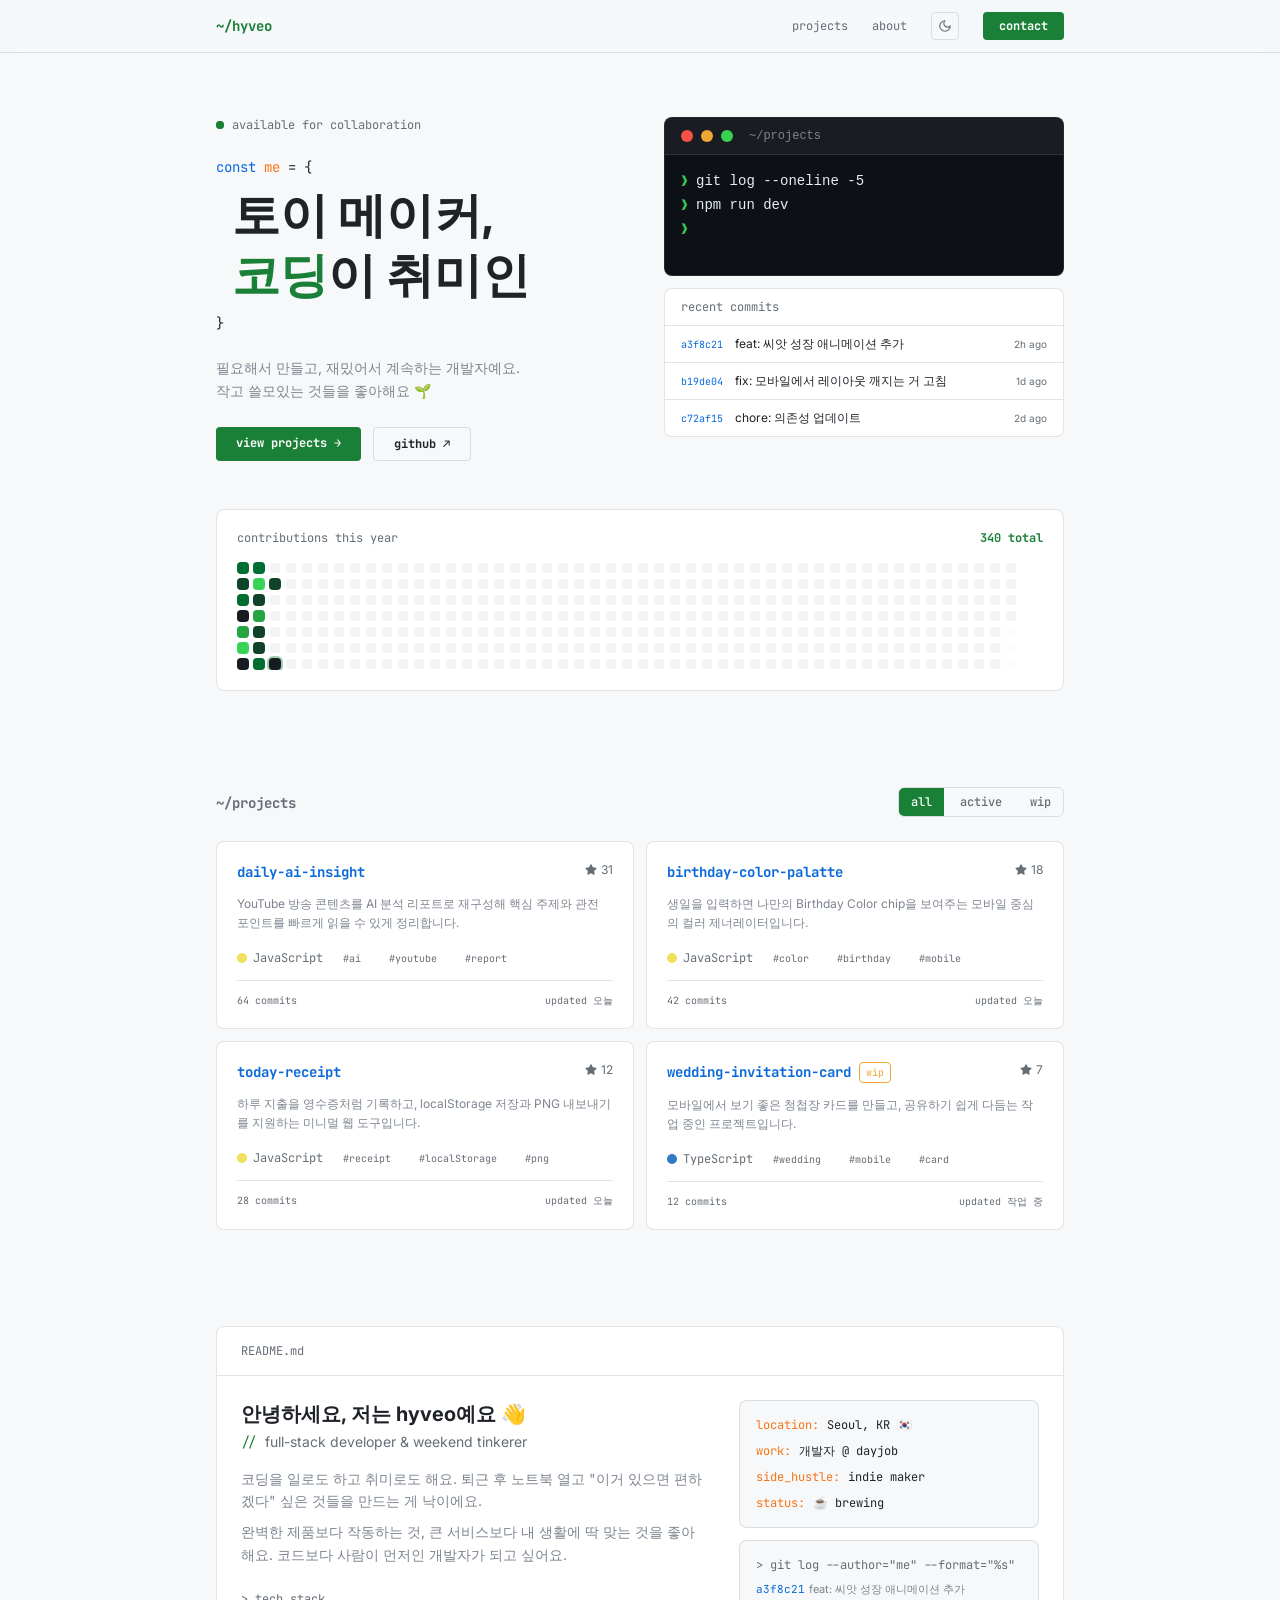
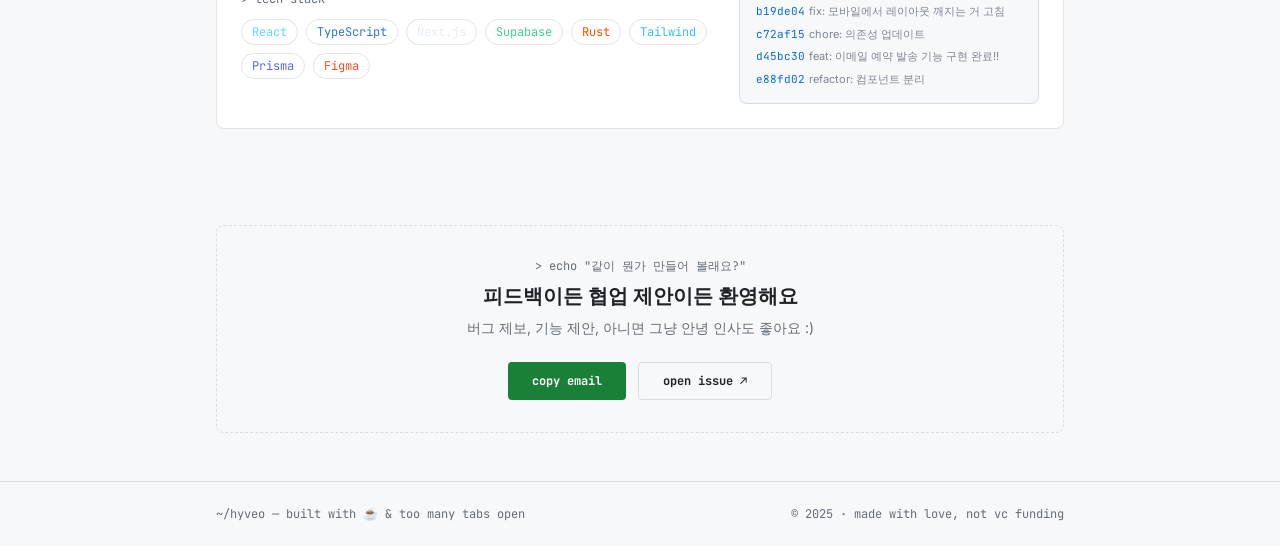
==== commit efdc5266: "Add search indexing metadata" ====
--- a/index.html
+++ b/index.html
@@ -8,6 +8,13 @@
       name="description"
       content="HYVEO가 만든 토이 프로젝트와 공개 웹 서비스를 한 곳에서 살펴보는 프로젝트 허브입니다."
     />
+    <script async src="https://www.googletagmanager.com/gtag/js?id=G-9G9M8R1CRC"></script>
+    <script>
+      window.dataLayer = window.dataLayer || [];
+      function gtag(){dataLayer.push(arguments);}
+      gtag('js', new Date());
+      gtag('config', 'G-9G9M8R1CRC');
+    </script>
     <style>html, body { height: 100%; margin: 0; } #root { height: 100%; }</style>
     <script type="module" crossorigin src="/assets/index-C7ERQBIT.js"></script>
     <link rel="stylesheet" crossorigin href="/assets/index-DAnTA44Z.css">
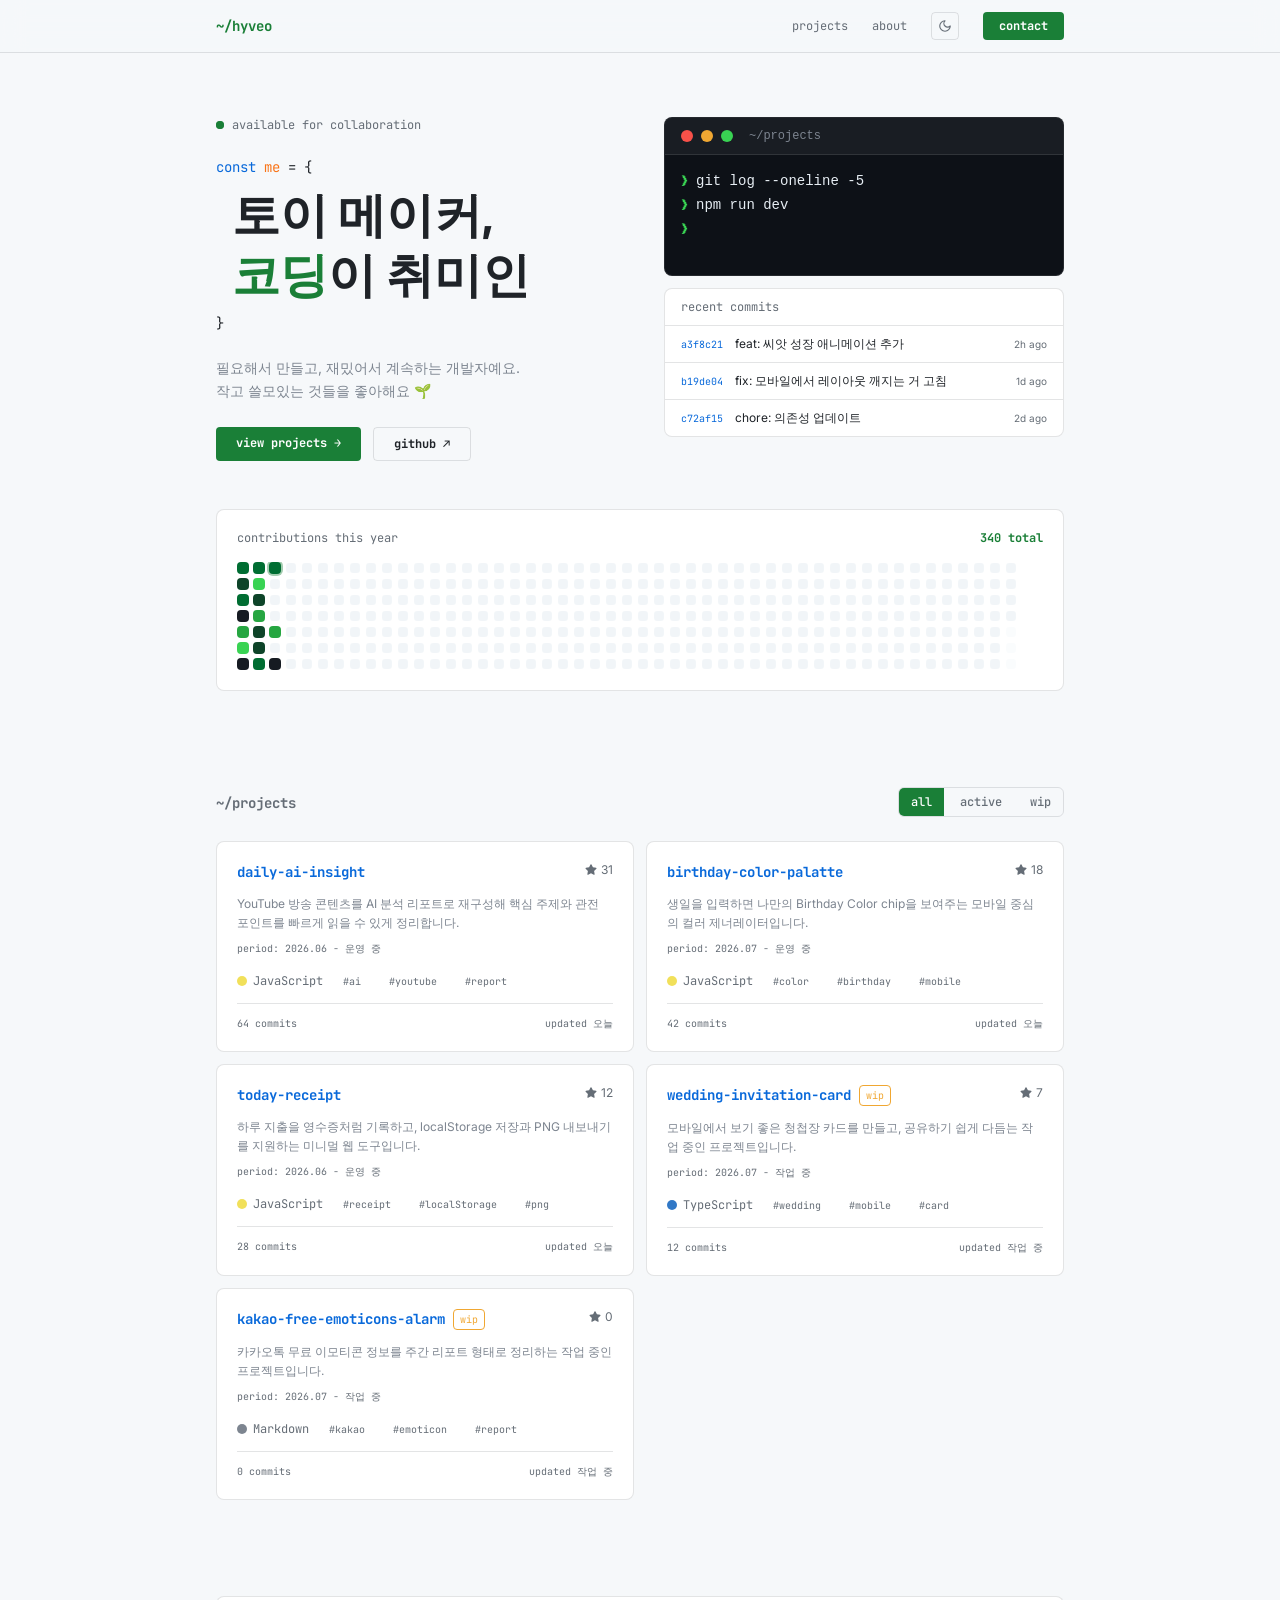
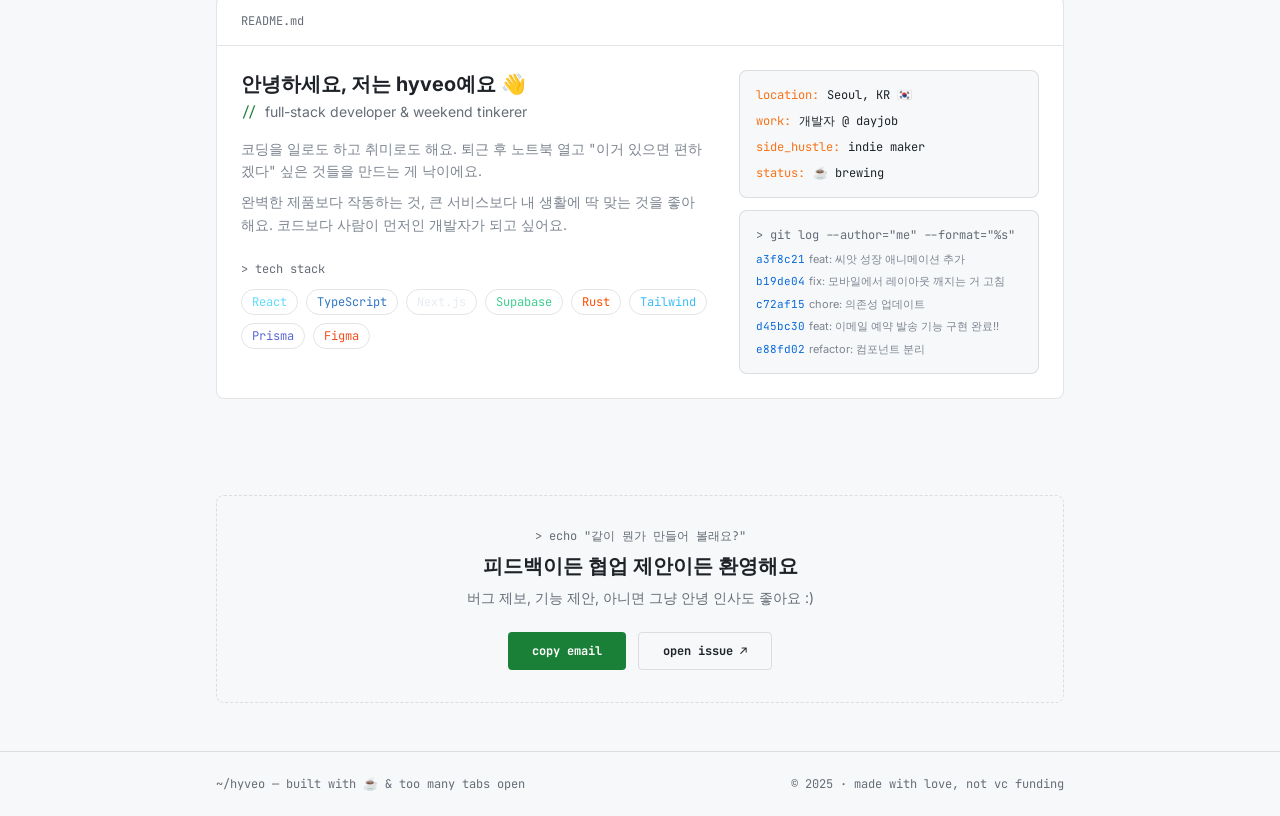
==== commit 54d080e3: "Add kakao emoticons project details" ====
--- a/index.html
+++ b/index.html
@@ -16,7 +16,7 @@
       gtag('config', 'G-9G9M8R1CRC');
     </script>
     <style>html, body { height: 100%; margin: 0; } #root { height: 100%; }</style>
-    <script type="module" crossorigin src="/assets/index-C7ERQBIT.js"></script>
+    <script type="module" crossorigin src="/assets/index-O36wx-zG.js"></script>
     <link rel="stylesheet" crossorigin href="/assets/index-DAnTA44Z.css">
   </head>
   <body>
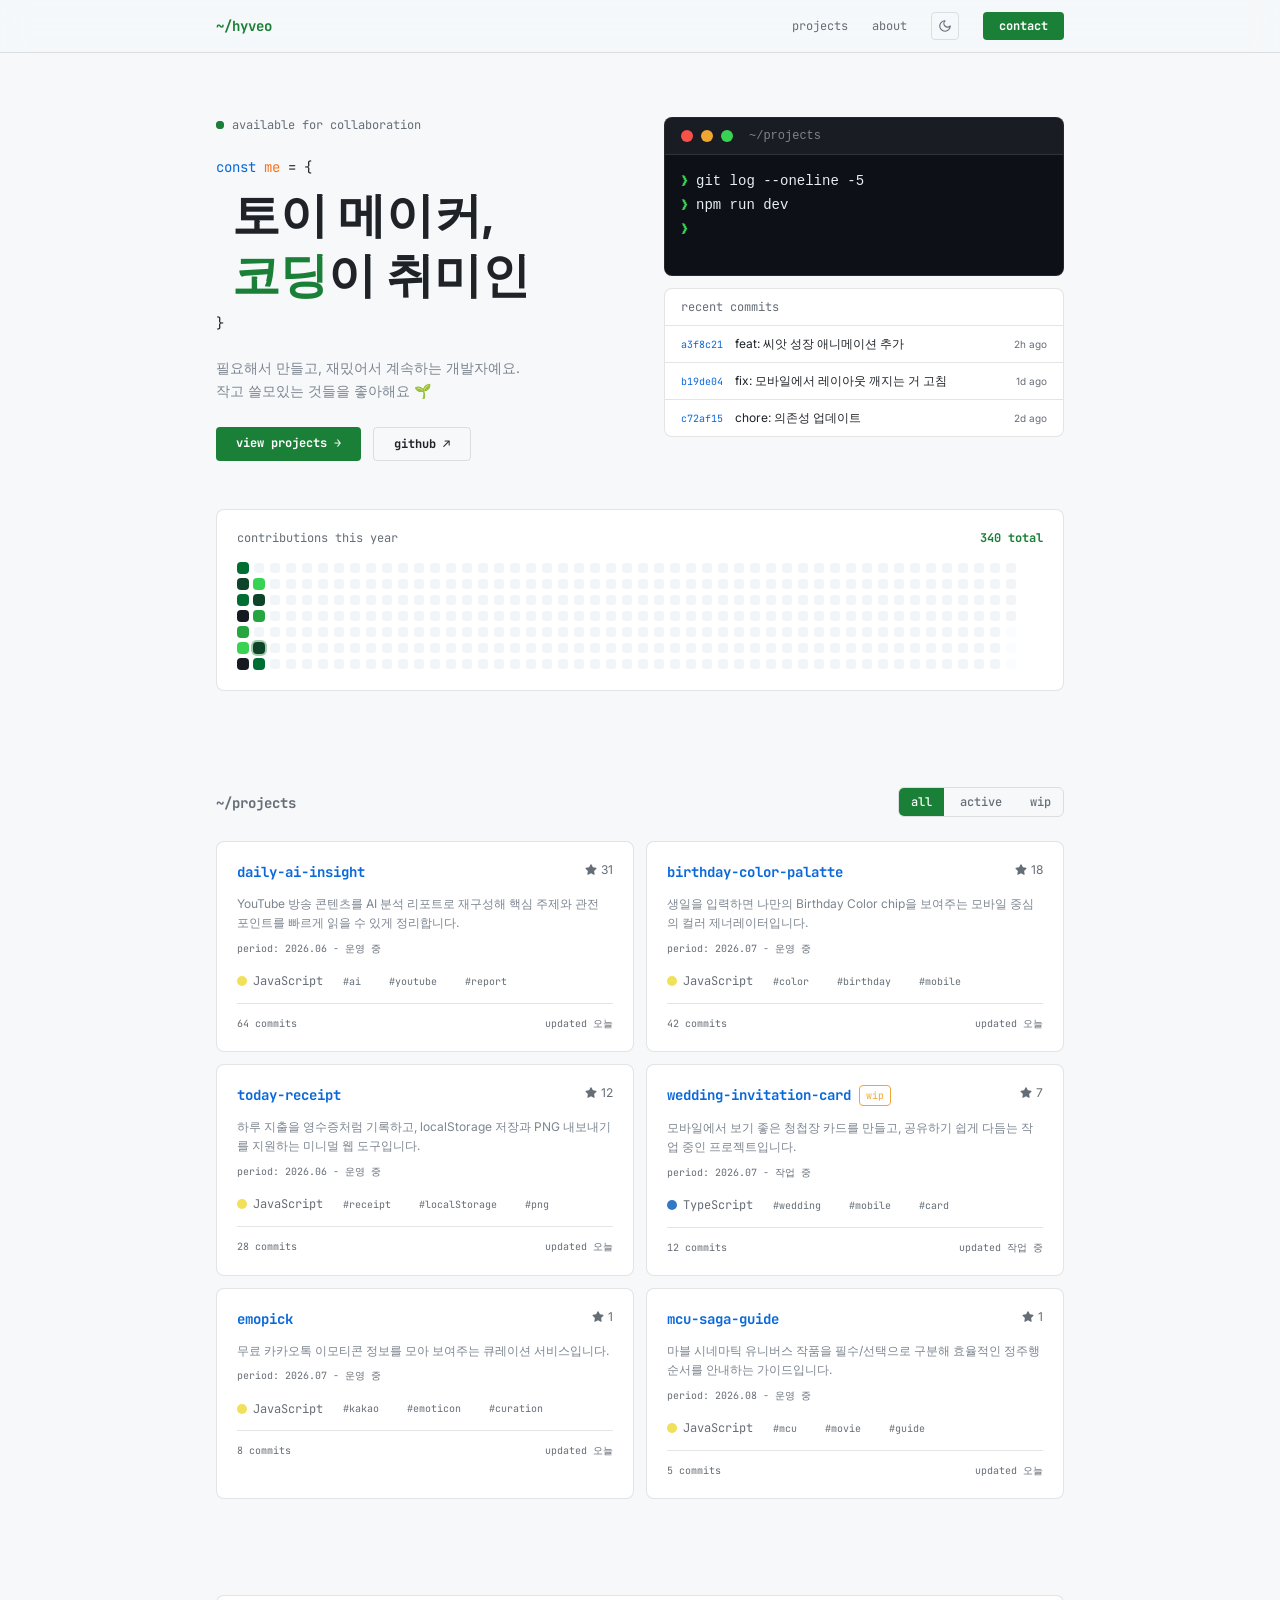
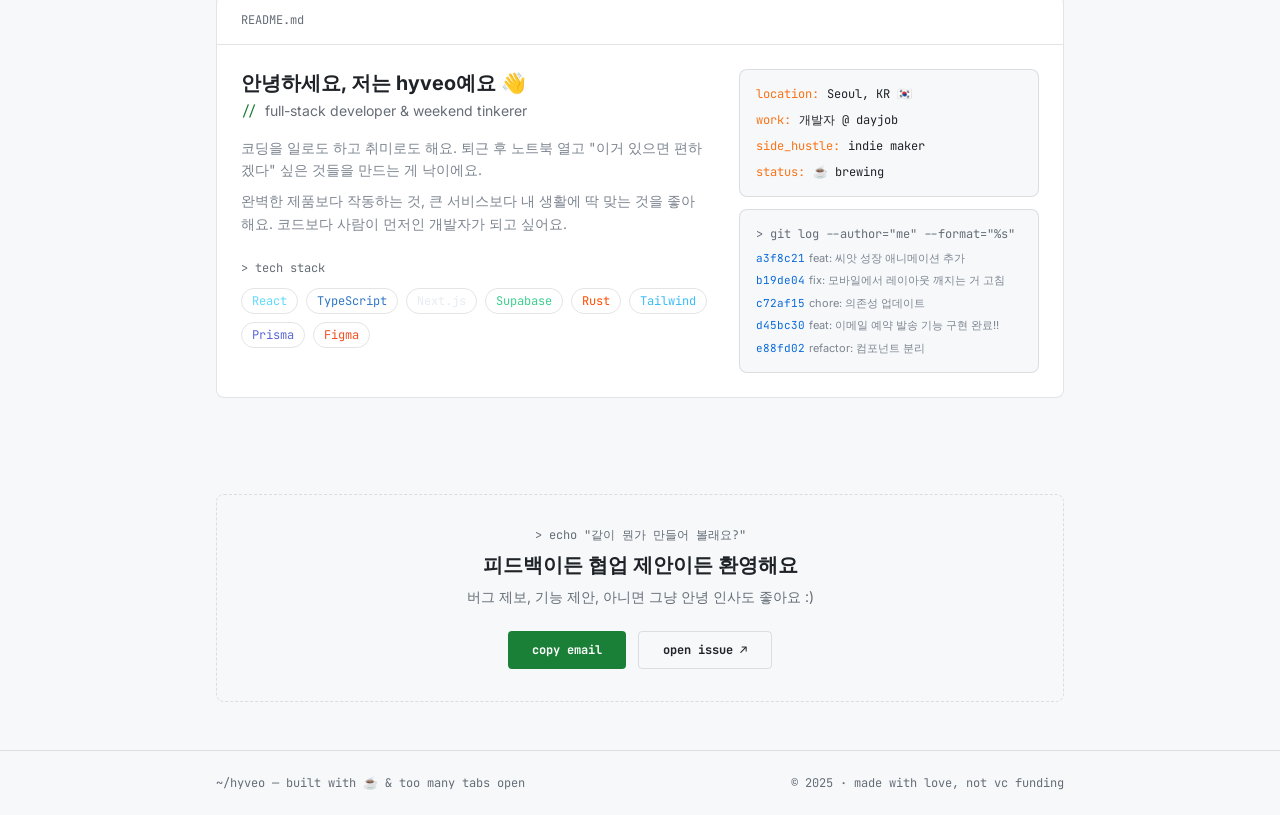
==== commit 8d846423: "Replace kakao alarm project with emopick and add MCU guide Swap the WIP kakao-free-emoticons-alarm e" ====
--- a/index.html
+++ b/index.html
@@ -16,7 +16,7 @@
       gtag('config', 'G-9G9M8R1CRC');
     </script>
     <style>html, body { height: 100%; margin: 0; } #root { height: 100%; }</style>
-    <script type="module" crossorigin src="/assets/index-O36wx-zG.js"></script>
+    <script type="module" crossorigin src="/assets/index-BfVFtxN0.js"></script>
     <link rel="stylesheet" crossorigin href="/assets/index-DAnTA44Z.css">
   </head>
   <body>
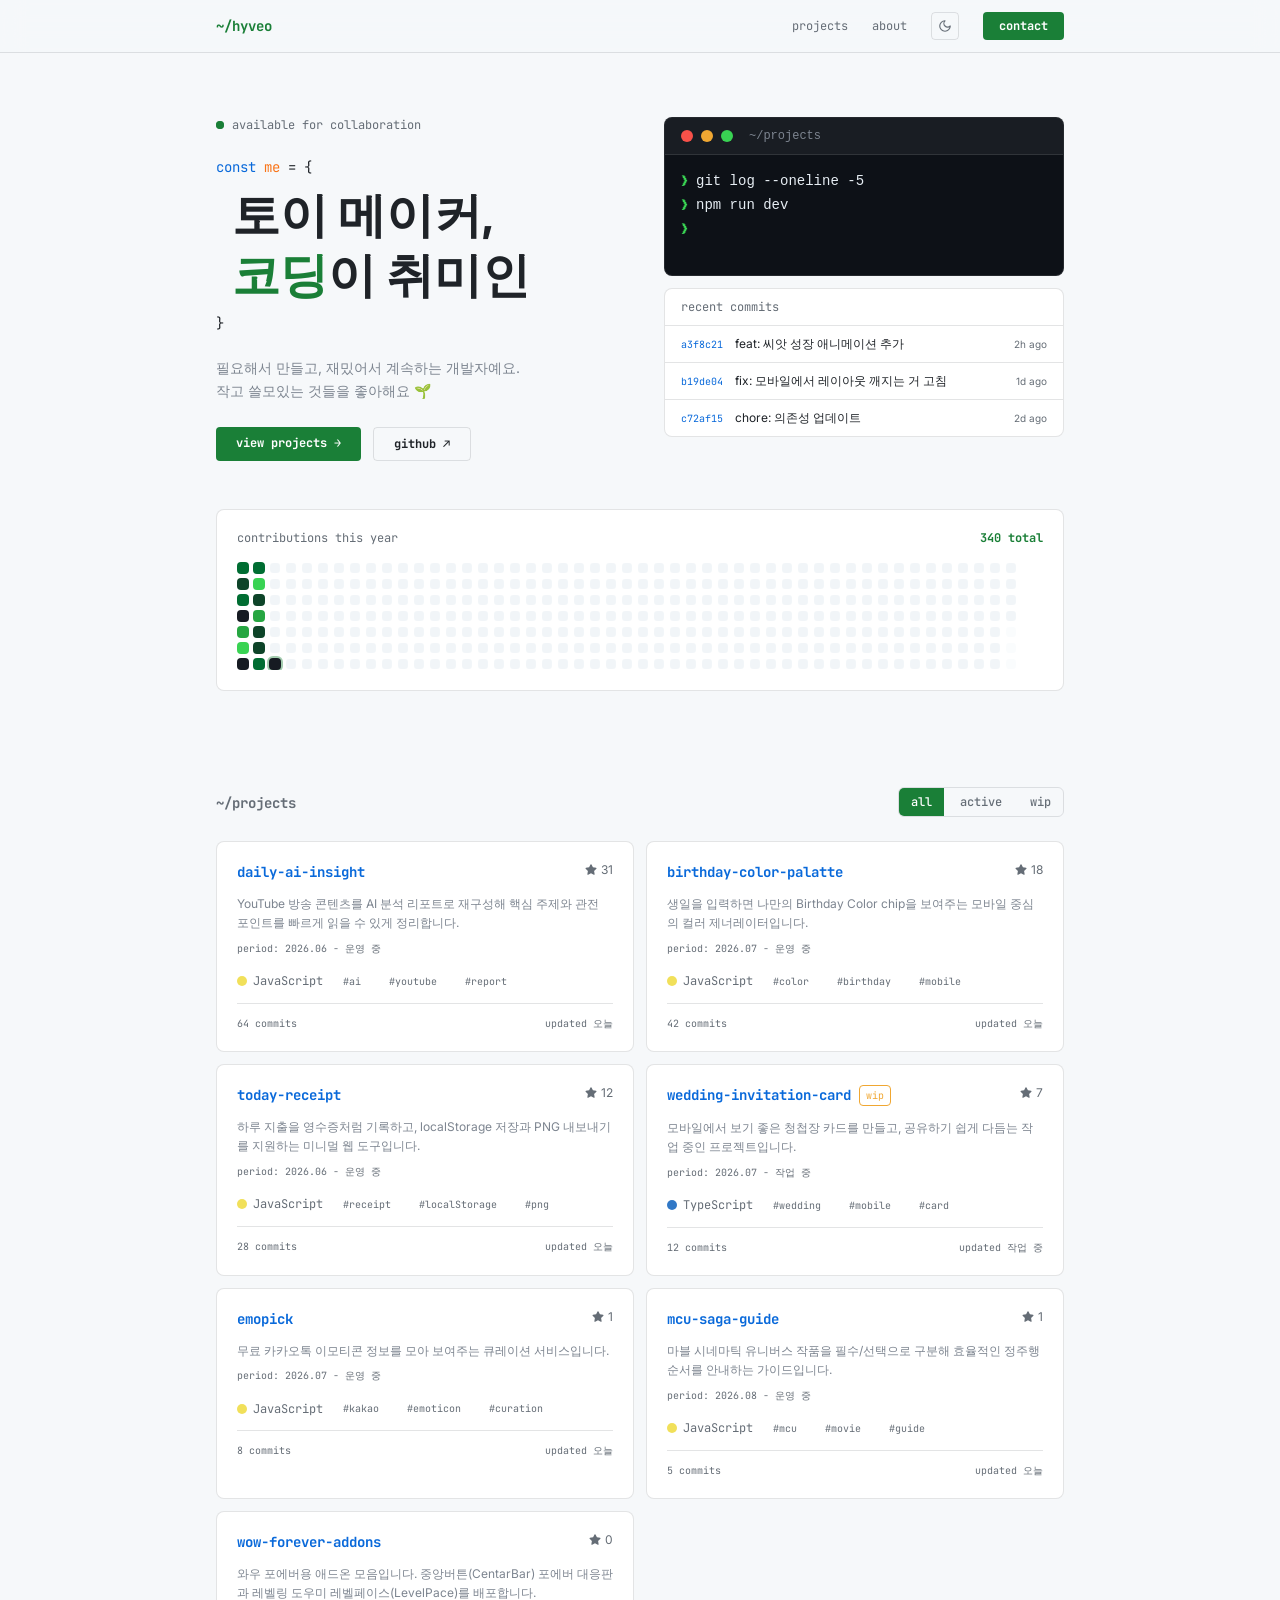
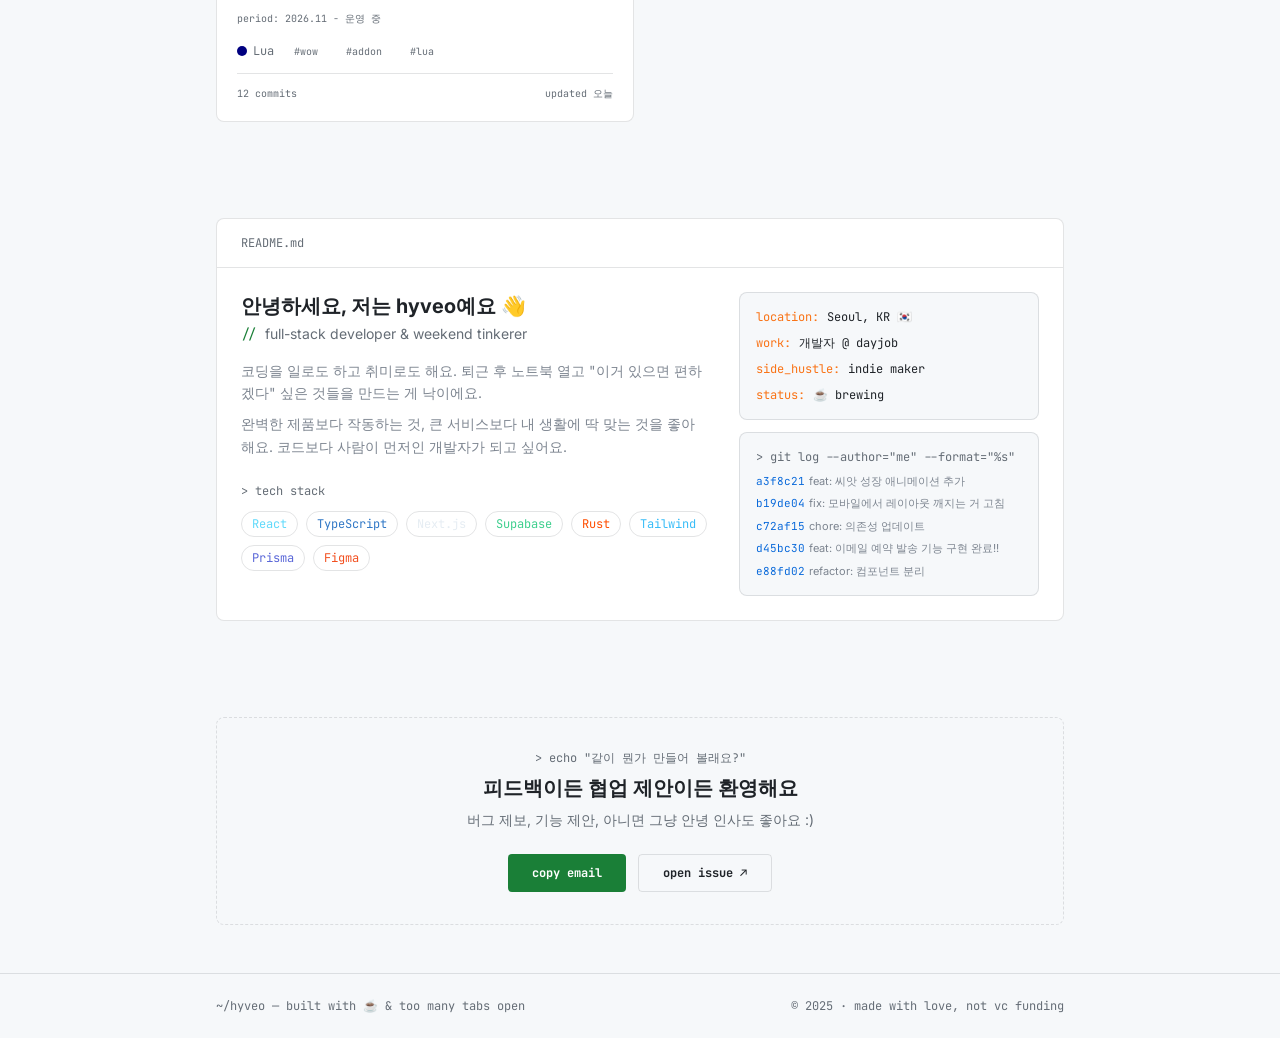
==== commit f6ce9dcd: "프로젝트 목록에 wow-forever-addons 추가 - 와우 포에버 애드온 모음(CentarBar, LevelPace) 카드 추가 - 번들 재빌드 (index-BAqviazB." ====
--- a/index.html
+++ b/index.html
@@ -16,7 +16,7 @@
       gtag('config', 'G-9G9M8R1CRC');
     </script>
     <style>html, body { height: 100%; margin: 0; } #root { height: 100%; }</style>
-    <script type="module" crossorigin src="/assets/index-BfVFtxN0.js"></script>
+    <script type="module" crossorigin src="/assets/index-BAqviazB.js"></script>
     <link rel="stylesheet" crossorigin href="/assets/index-DAnTA44Z.css">
   </head>
   <body>
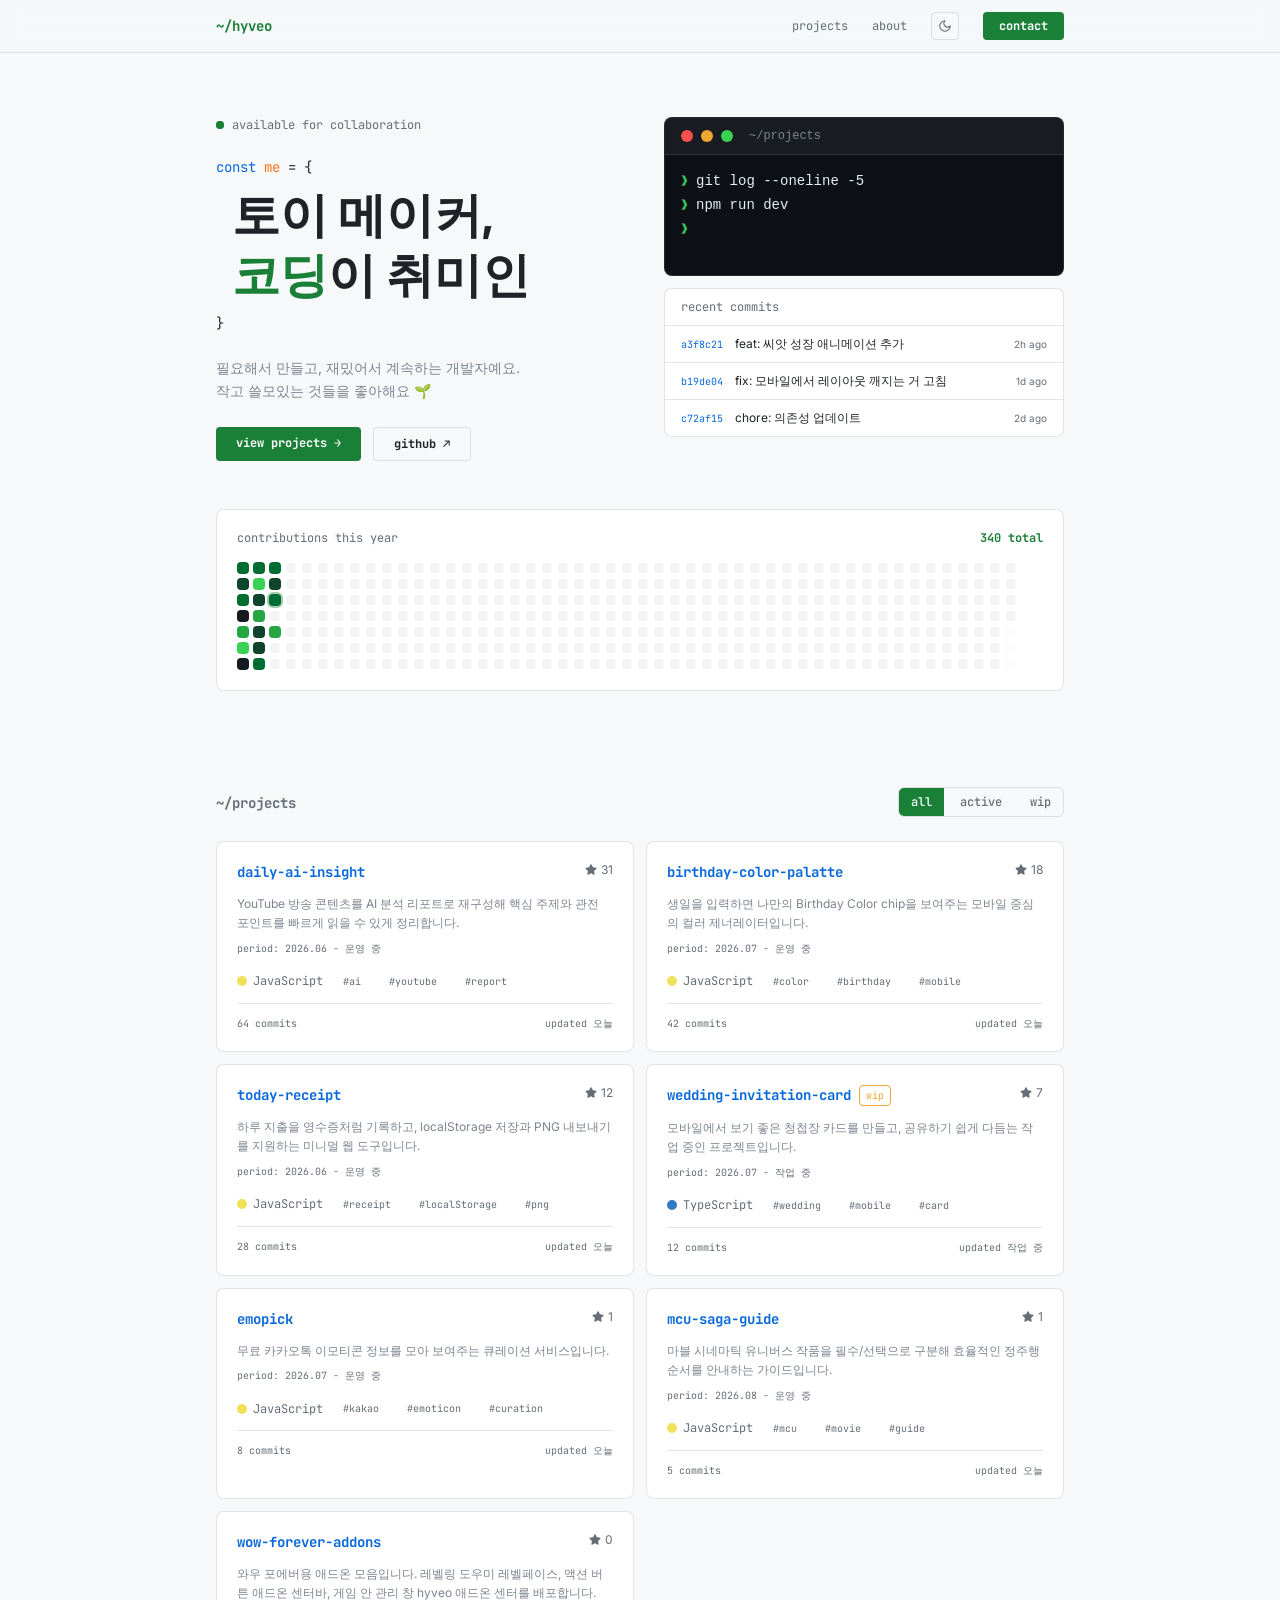
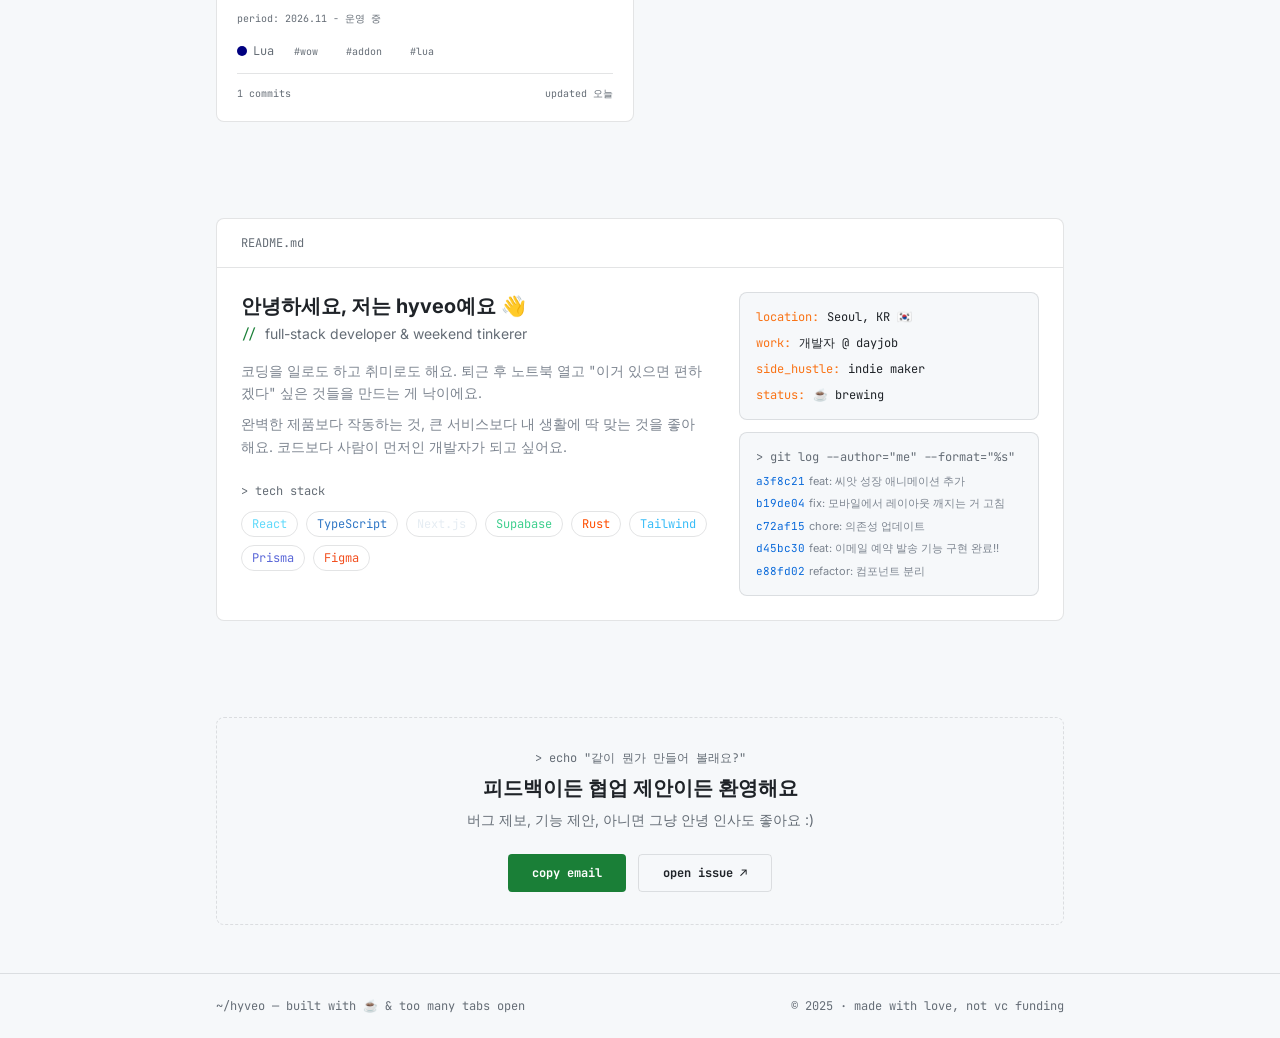
==== commit 904ef9c5: "wow-forever-addons 카드 설명 갱신 (레벨페이스·센터바·애드온 센터) Co-Authored-By: Claude Opus 5.5 <noreply@anthropic.co" ====
--- a/index.html
+++ b/index.html
@@ -16,7 +16,7 @@
       gtag('config', 'G-9G9M8R1CRC');
     </script>
     <style>html, body { height: 100%; margin: 0; } #root { height: 100%; }</style>
-    <script type="module" crossorigin src="/assets/index-BAqviazB.js"></script>
+    <script type="module" crossorigin src="/assets/index-B65q4wj2.js"></script>
     <link rel="stylesheet" crossorigin href="/assets/index-DAnTA44Z.css">
   </head>
   <body>
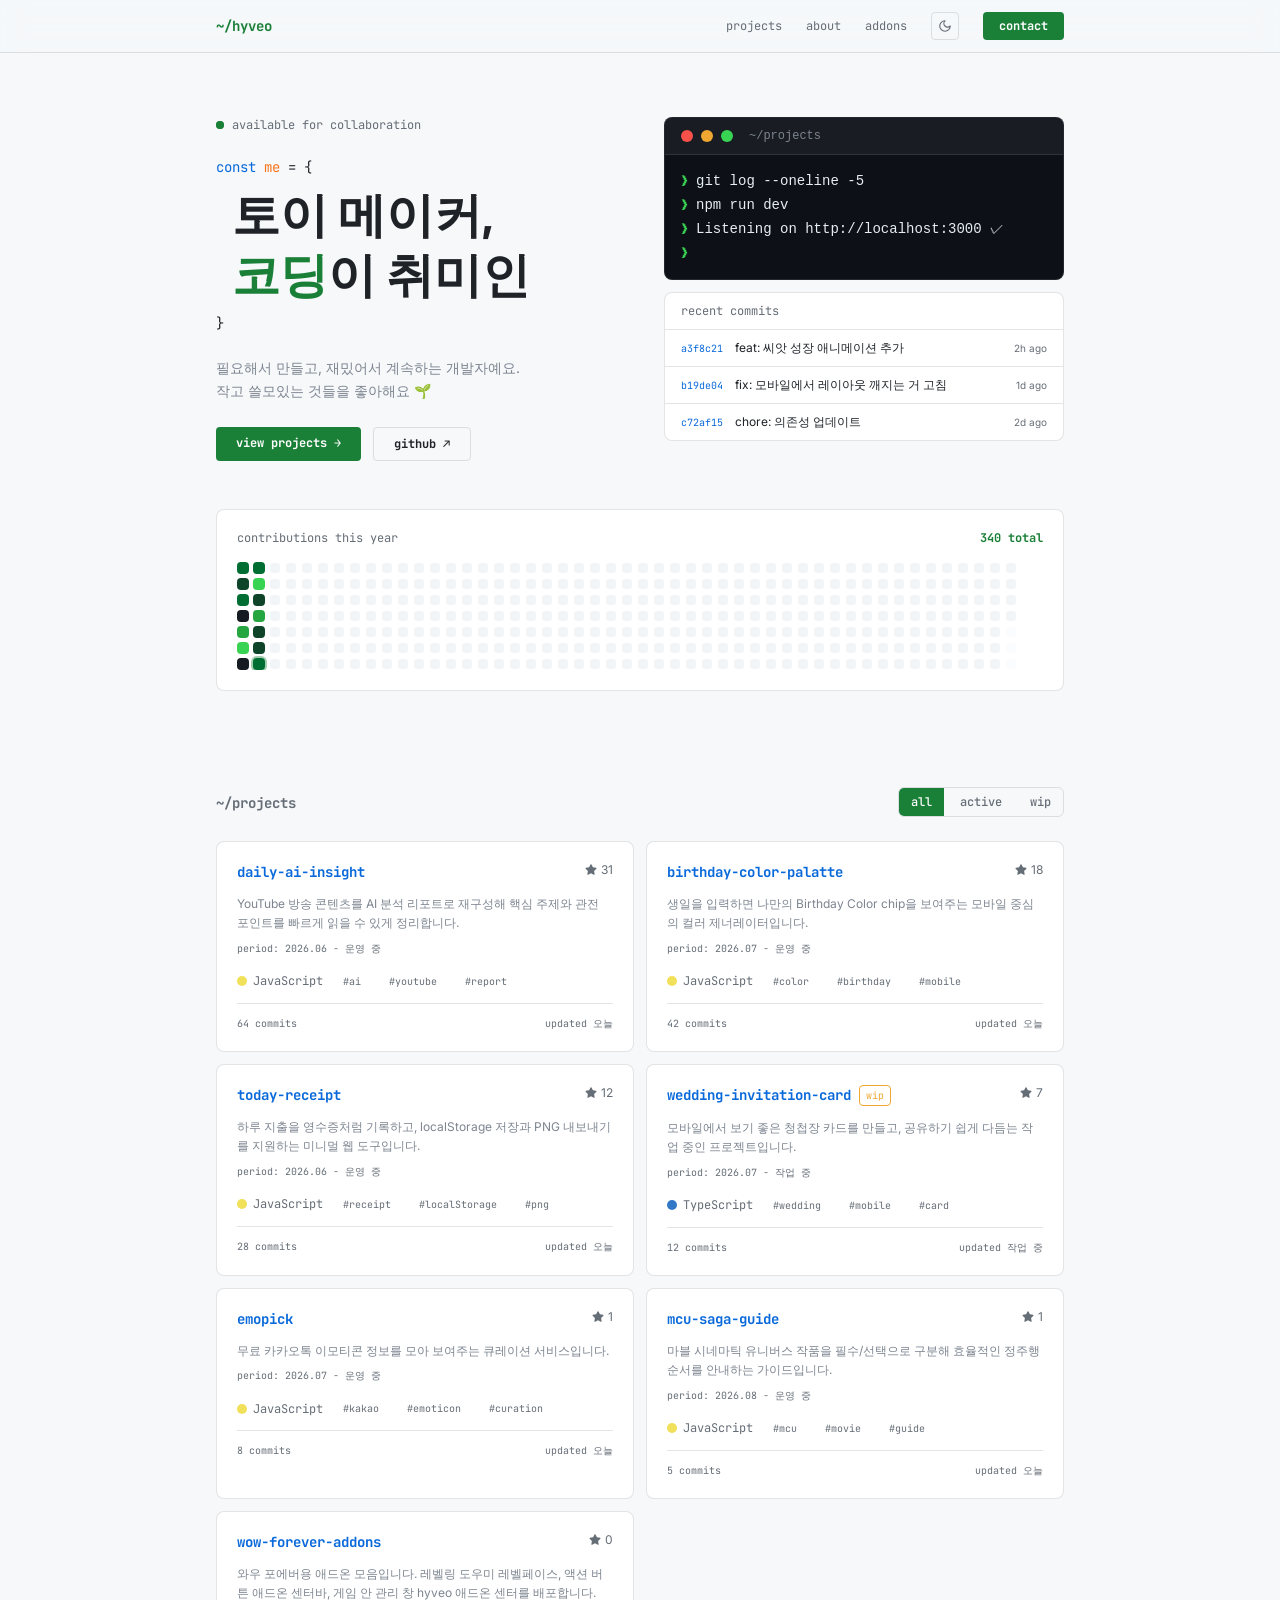
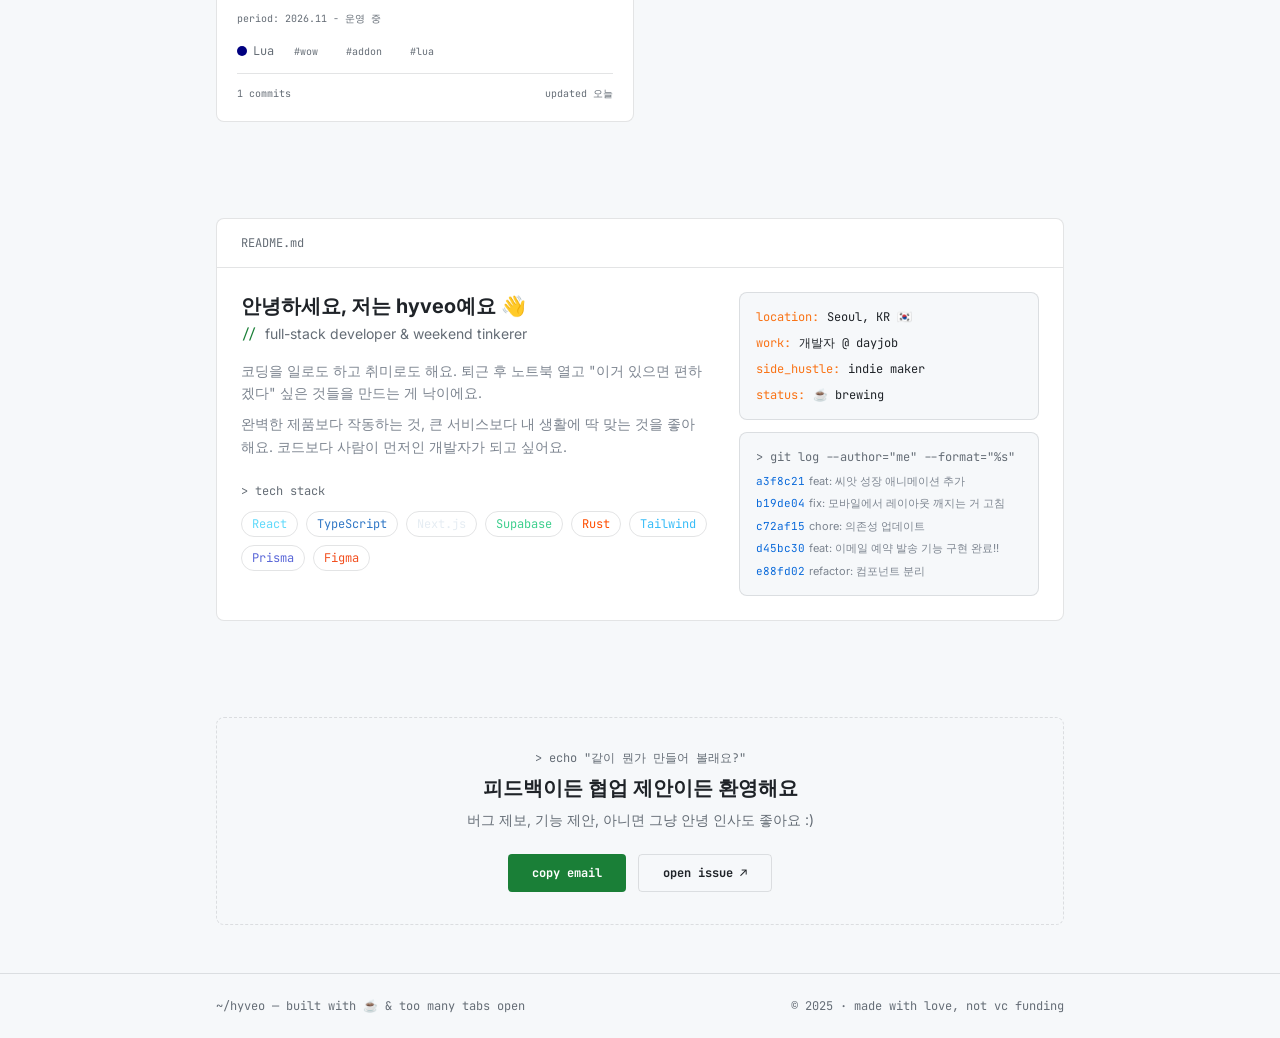
==== commit 7ad4c8e6: "와우 포에버 애드온 페이지(/addons) 추가 - /addons 목록 페이지와 애드온별 상세 페이지(레벨페이스·센터바·hyveo 애드온 센터) - CurseForge 설치 / z" ====
--- a/index.html
+++ b/index.html
@@ -16,7 +16,7 @@
       gtag('config', 'G-9G9M8R1CRC');
     </script>
     <style>html, body { height: 100%; margin: 0; } #root { height: 100%; }</style>
-    <script type="module" crossorigin src="/assets/index-B65q4wj2.js"></script>
+    <script type="module" crossorigin src="/assets/index-BStiJxiU.js"></script>
     <link rel="stylesheet" crossorigin href="/assets/index-DAnTA44Z.css">
   </head>
   <body>
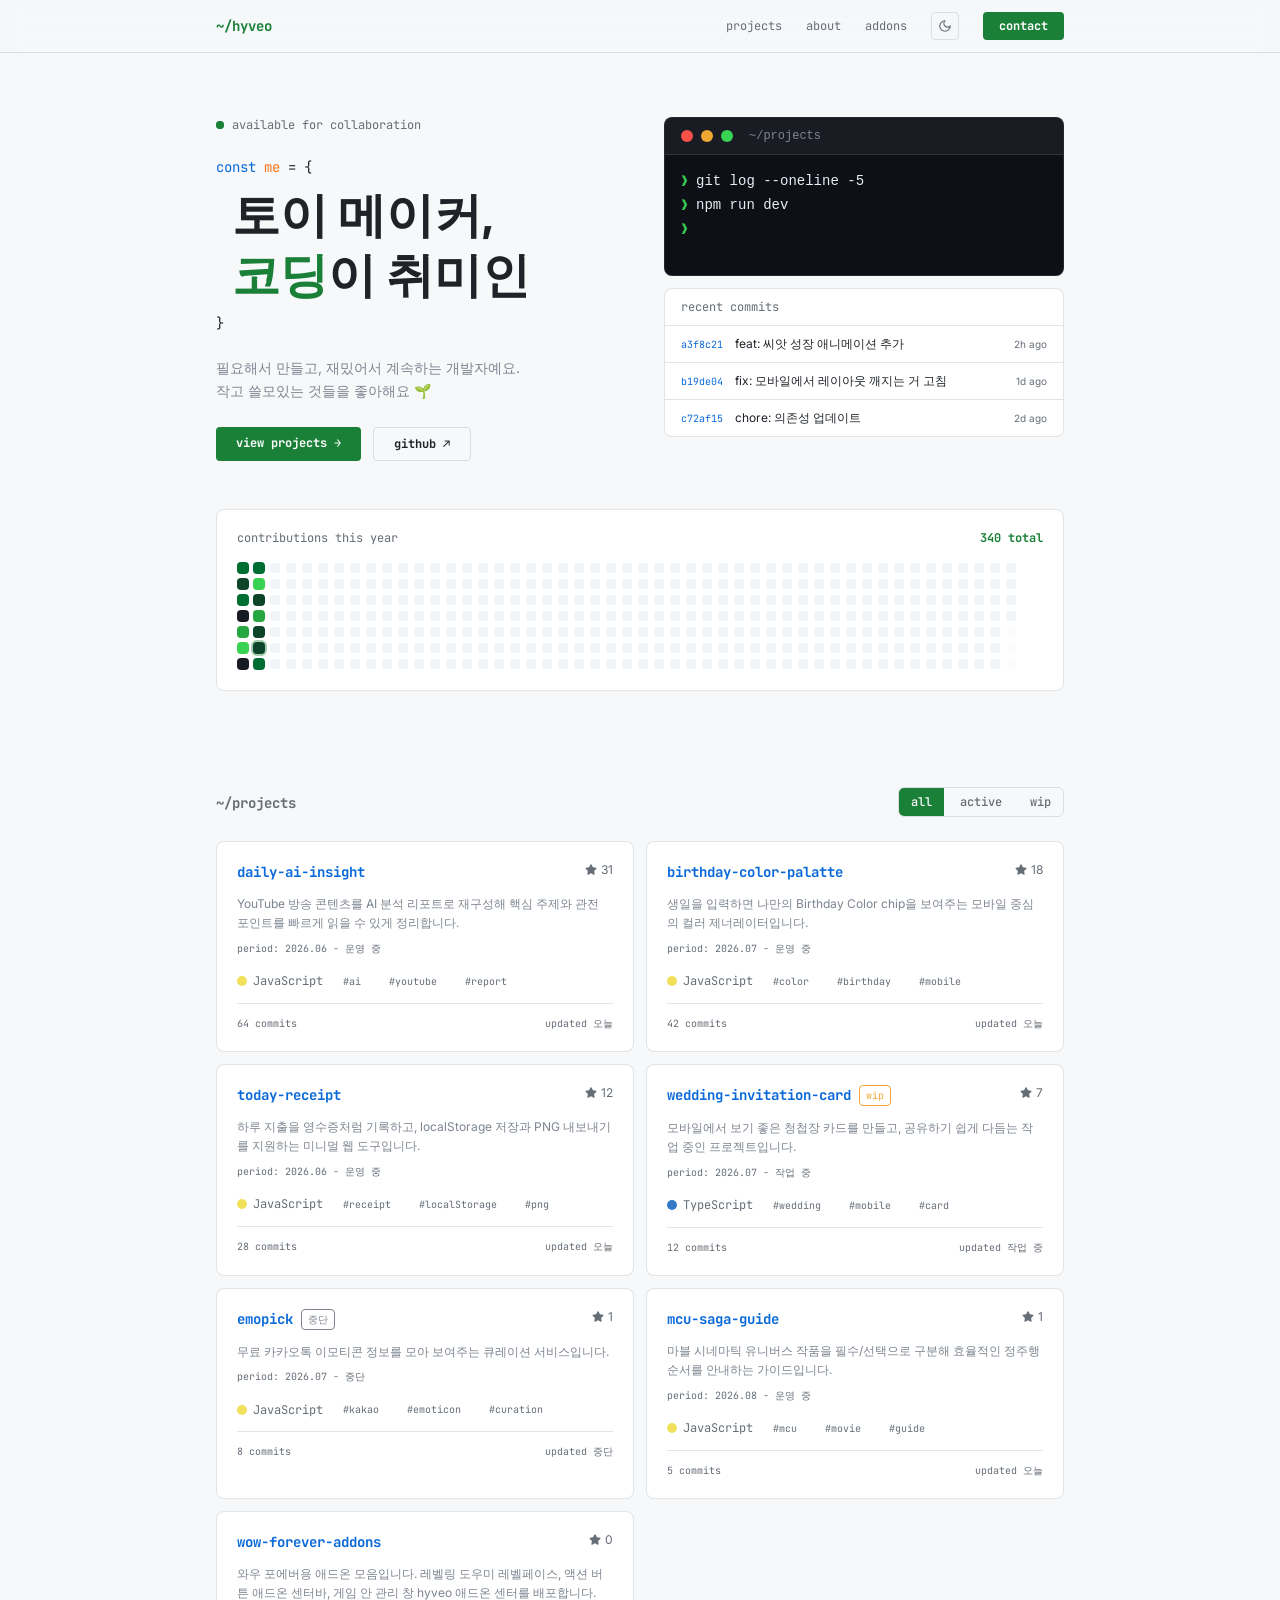
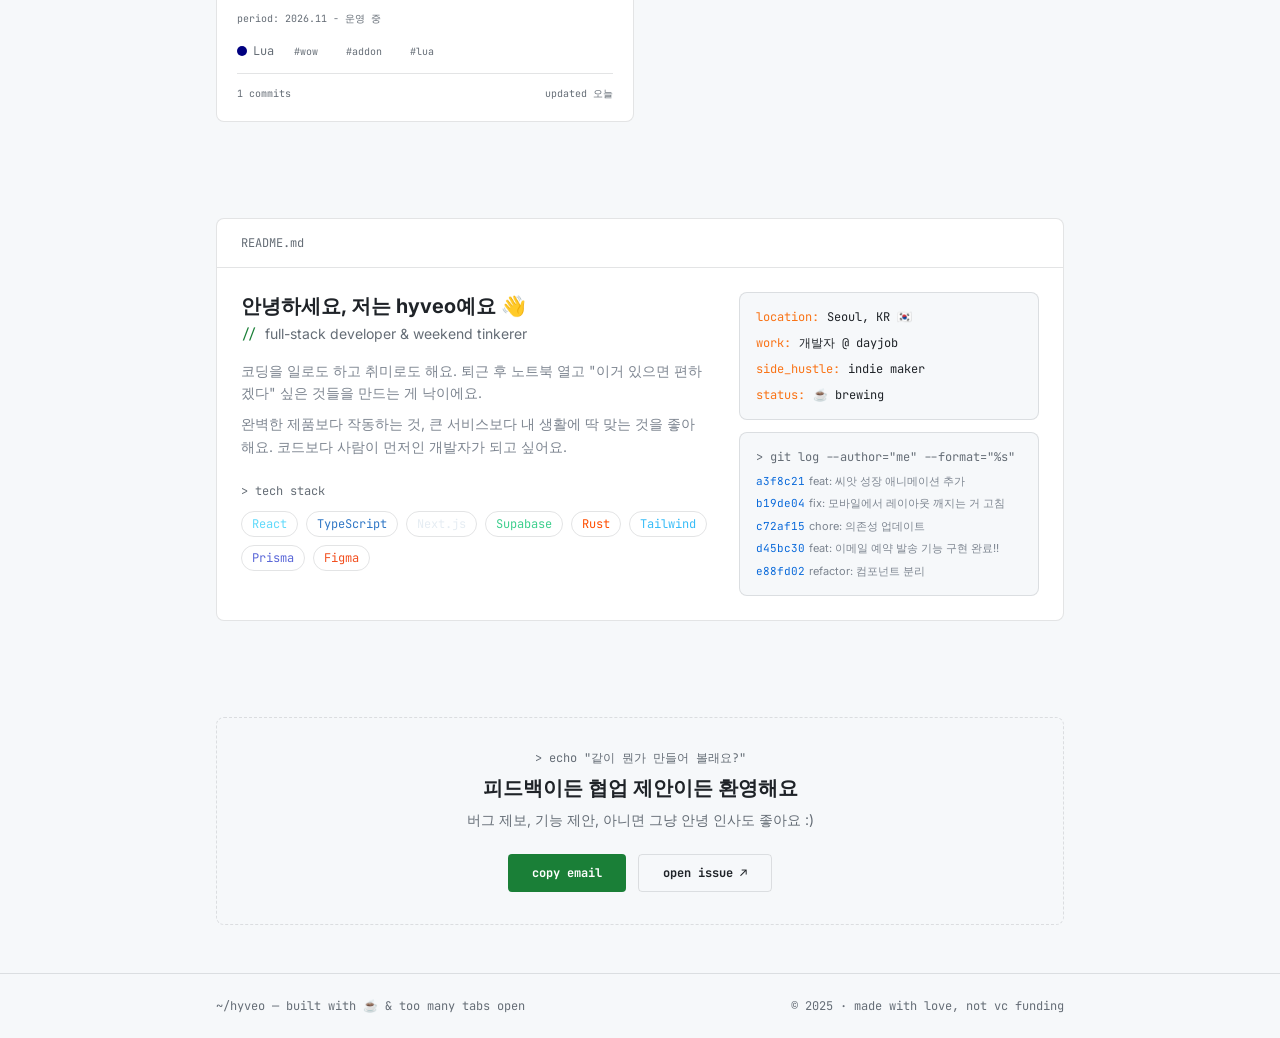
==== commit 52f2fa69: "Mark emopick as discontinued Show emopick as stopped without a link and rebuild the bundle.  Co-Auth" ====
--- a/index.html
+++ b/index.html
@@ -16,8 +16,8 @@
       gtag('config', 'G-9G9M8R1CRC');
     </script>
     <style>html, body { height: 100%; margin: 0; } #root { height: 100%; }</style>
-    <script type="module" crossorigin src="/assets/index-BStiJxiU.js"></script>
-    <link rel="stylesheet" crossorigin href="/assets/index-DAnTA44Z.css">
+    <script type="module" crossorigin src="/assets/index-Bwrb_ED4.js"></script>
+    <link rel="stylesheet" crossorigin href="/assets/index-BOtaf8ZN.css">
   </head>
   <body>
     <div id="root"></div>
--- a/assets/index-BOtaf8ZN.css
+++ b/assets/index-BOtaf8ZN.css
@@ -0,0 +1 @@
+@import"https://fonts.googleapis.com/css2?family=JetBrains+Mono:wght@400;500;600;700&family=Inter:wght@400;500;600;700&display=swap";/*! tailwindcss v4.1.12 | MIT License | https://tailwindcss.com */@layer properties{@supports (((-webkit-hyphens:none)) and (not (margin-trim:inline))) or ((-moz-orient:inline) and (not (color:rgb(from red r g b)))){*,:before,:after,::backdrop{--tw-translate-x:0;--tw-translate-y:0;--tw-translate-z:0;--tw-rotate-x:initial;--tw-rotate-y:initial;--tw-rotate-z:initial;--tw-skew-x:initial;--tw-skew-y:initial;--tw-space-y-reverse:0;--tw-space-x-reverse:0;--tw-divide-y-reverse:0;--tw-border-style:solid;--tw-leading:initial;--tw-font-weight:initial;--tw-tracking:initial;--tw-ordinal:initial;--tw-slashed-zero:initial;--tw-numeric-figure:initial;--tw-numeric-spacing:initial;--tw-numeric-fraction:initial;--tw-shadow:0 0 #0000;--tw-shadow-color:initial;--tw-shadow-alpha:100%;--tw-inset-shadow:0 0 #0000;--tw-inset-shadow-color:initial;--tw-inset-shadow-alpha:100%;--tw-ring-color:initial;--tw-ring-shadow:0 0 #0000;--tw-inset-ring-color:initial;--tw-inset-ring-shadow:0 0 #0000;--tw-ring-inset:initial;--tw-ring-offset-width:0px;--tw-ring-offset-color:#fff;--tw-ring-offset-shadow:0 0 #0000;--tw-outline-style:solid;--tw-backdrop-blur:initial;--tw-backdrop-brightness:initial;--tw-backdrop-contrast:initial;--tw-backdrop-grayscale:initial;--tw-backdrop-hue-rotate:initial;--tw-backdrop-invert:initial;--tw-backdrop-opacity:initial;--tw-backdrop-saturate:initial;--tw-backdrop-sepia:initial;--tw-duration:initial;--tw-ease:initial;--tw-content:"";--tw-animation-delay:0s;--tw-animation-direction:normal;--tw-animation-duration:initial;--tw-animation-fill-mode:none;--tw-animation-iteration-count:1;--tw-enter-blur:0;--tw-enter-opacity:1;--tw-enter-rotate:0;--tw-enter-scale:1;--tw-enter-translate-x:0;--tw-enter-translate-y:0;--tw-exit-blur:0;--tw-exit-opacity:1;--tw-exit-rotate:0;--tw-exit-scale:1;--tw-exit-translate-x:0;--tw-exit-translate-y:0}}}@layer theme{:root,:host{--font-sans:ui-sans-serif,system-ui,sans-serif,"Apple Color Emoji","Segoe UI Emoji","Segoe UI Symbol","Noto Color Emoji";--font-mono:ui-monospace,SFMono-Regular,Menlo,Monaco,Consolas,"Liberation Mono","Courier New",monospace;--color-gray-100:oklch(96.7% .003 264.542);--color-black:#000;--color-white:#fff;--spacing:.25rem;--container-xs:20rem;--container-sm:24rem;--container-lg:32rem;--container-4xl:56rem;--text-xs:.75rem;--text-xs--line-height:calc(1/.75);--text-sm:.875rem;--text-sm--line-height:calc(1.25/.875);--text-base:1rem;--text-base--line-height: 1.5 ;--text-lg:1.125rem;--text-lg--line-height:calc(1.75/1.125);--text-xl:1.25rem;--text-xl--line-height:calc(1.75/1.25);--text-2xl:1.5rem;--text-4xl:2.25rem;--text-4xl--line-height:calc(2.5/2.25);--text-5xl:3rem;--text-5xl--line-height:1;--font-weight-normal:400;--font-weight-medium:500;--font-weight-semibold:600;--font-weight-bold:700;--tracking-tight:-.025em;--tracking-widest:.1em;--leading-tight:1.25;--leading-relaxed:1.625;--radius-xs:.125rem;--ease-in-out:cubic-bezier(.4,0,.2,1);--animate-ping:ping 1s cubic-bezier(0,0,.2,1)infinite;--animate-pulse:pulse 2s cubic-bezier(.4,0,.6,1)infinite;--blur-md:12px;--aspect-video:16/9;--default-transition-duration:.15s;--default-transition-timing-function:cubic-bezier(.4,0,.2,1);--default-font-family:var(--font-sans);--default-mono-font-family:var(--font-mono);--color-border:var(--border)}}@layer base{*,:after,:before,::backdrop{box-sizing:border-box;border:0 solid;margin:0;padding:0}::file-selector-button{box-sizing:border-box;border:0 solid;margin:0;padding:0}html,:host{-webkit-text-size-adjust:100%;-moz-tab-size:4;tab-size:4;line-height:1.5;font-family:var(--default-font-family,ui-sans-serif,system-ui,sans-serif,"Apple Color Emoji","Segoe UI Emoji","Segoe UI Symbol","Noto Color Emoji");font-feature-settings:var(--default-font-feature-settings,normal);font-variation-settings:var(--default-font-variation-settings,normal);-webkit-tap-highlight-color:transparent}hr{height:0;color:inherit;border-top-width:1px}abbr:where([title]){-webkit-text-decoration:underline dotted;text-decoration:underline dotted}h1,h2,h3,h4,h5,h6{font-size:inherit;font-weight:inherit}a{color:inherit;-webkit-text-decoration:inherit;text-decoration:inherit}b,strong{font-weight:bolder}code,kbd,samp,pre{font-family:var(--default-mono-font-family,ui-monospace,SFMono-Regular,Menlo,Monaco,Consolas,"Liberation Mono","Courier New",monospace);font-feature-settings:var(--default-mono-font-feature-settings,normal);font-variation-settings:var(--default-mono-font-variation-settings,normal);font-size:1em}small{font-size:80%}sub,sup{vertical-align:baseline;font-size:75%;line-height:0;position:relative}sub{bottom:-.25em}sup{top:-.5em}table{text-indent:0;border-color:inherit;border-collapse:collapse}:-moz-focusring{outline:auto}progress{vertical-align:baseline}summary{display:list-item}ol,ul,menu{list-style:none}img,svg,video,canvas,audio,iframe,embed,object{vertical-align:middle;display:block}img,video{max-width:100%;height:auto}button,input,select,optgroup,textarea{font:inherit;font-feature-settings:inherit;font-variation-settings:inherit;letter-spacing:inherit;color:inherit;opacity:1;background-color:#0000;border-radius:0}::file-selector-button{font:inherit;font-feature-settings:inherit;font-variation-settings:inherit;letter-spacing:inherit;color:inherit;opacity:1;background-color:#0000;border-radius:0}:where(select:is([multiple],[size])) optgroup{font-weight:bolder}:where(select:is([multiple],[size])) optgroup option{padding-inline-start:20px}::file-selector-button{margin-inline-end:4px}::placeholder{opacity:1}@supports (not ((-webkit-appearance:-apple-pay-button))) or (contain-intrinsic-size:1px){::placeholder{color:currentColor}@supports (color:color-mix(in lab,red,red)){::placeholder{color:color-mix(in oklab,currentcolor 50%,transparent)}}}textarea{resize:vertical}::-webkit-search-decoration{-webkit-appearance:none}::-webkit-date-and-time-value{min-height:1lh;text-align:inherit}::-webkit-datetime-edit{display:inline-flex}::-webkit-datetime-edit-fields-wrapper{padding:0}::-webkit-datetime-edit{padding-block:0}::-webkit-datetime-edit-year-field{padding-block:0}::-webkit-datetime-edit-month-field{padding-block:0}::-webkit-datetime-edit-day-field{padding-block:0}::-webkit-datetime-edit-hour-field{padding-block:0}::-webkit-datetime-edit-minute-field{padding-block:0}::-webkit-datetime-edit-second-field{padding-block:0}::-webkit-datetime-edit-millisecond-field{padding-block:0}::-webkit-datetime-edit-meridiem-field{padding-block:0}::-webkit-calendar-picker-indicator{line-height:1}:-moz-ui-invalid{box-shadow:none}button,input:where([type=button],[type=reset],[type=submit]){-webkit-appearance:button;-moz-appearance:button;appearance:button}::file-selector-button{-webkit-appearance:button;-moz-appearance:button;appearance:button}::-webkit-inner-spin-button{height:auto}::-webkit-outer-spin-button{height:auto}[hidden]:where(:not([hidden=until-found])){display:none!important}*{border-color:var(--border);outline-color:var(--ring)}@supports (color:color-mix(in lab,red,red)){*{outline-color:color-mix(in oklab,var(--ring)50%,transparent)}}body{background-color:var(--background);color:var(--foreground)}html{font-size:var(--font-size)}h1{font-size:var(--text-2xl);font-weight:var(--font-weight-medium);line-height:1.5}h2{font-size:var(--text-xl);font-weight:var(--font-weight-medium);line-height:1.5}h3{font-size:var(--text-lg);font-weight:var(--font-weight-medium);line-height:1.5}h4,label,button{font-size:var(--text-base);font-weight:var(--font-weight-medium);line-height:1.5}input{font-size:var(--text-base);font-weight:var(--font-weight-normal);line-height:1.5}}@layer components;@layer utilities{.\@container\/card-header{container:card-header/inline-size}.pointer-events-none{pointer-events:none}.invisible{visibility:hidden}.sr-only{clip:rect(0,0,0,0);white-space:nowrap;border-width:0;width:1px;height:1px;margin:-1px;padding:0;position:absolute;overflow:hidden}.absolute{position:absolute}.fixed{position:fixed}.relative{position:relative}.sticky{position:sticky}.inset-0{inset:calc(var(--spacing)*0)}.inset-x-0{inset-inline:calc(var(--spacing)*0)}.inset-y-0{inset-block:calc(var(--spacing)*0)}.-top-12{top:calc(var(--spacing)*-12)}.top-0{top:calc(var(--spacing)*0)}.top-1\.5{top:calc(var(--spacing)*1.5)}.top-1\/2{top:50%}.top-3\.5{top:calc(var(--spacing)*3.5)}.top-4{top:calc(var(--spacing)*4)}.top-\[1px\]{top:1px}.top-\[50\%\]{top:50%}.top-\[60\%\]{top:60%}.top-full{top:100%}.-right-12{right:calc(var(--spacing)*-12)}.right-0{right:calc(var(--spacing)*0)}.right-1{right:calc(var(--spacing)*1)}.right-2{right:calc(var(--spacing)*2)}.right-3{right:calc(var(--spacing)*3)}.right-4{right:calc(var(--spacing)*4)}.-bottom-12{bottom:calc(var(--spacing)*-12)}.bottom-0{bottom:calc(var(--spacing)*0)}.-left-12{left:calc(var(--spacing)*-12)}.left-0{left:calc(var(--spacing)*0)}.left-1{left:calc(var(--spacing)*1)}.left-1\/2{left:50%}.left-2{left:calc(var(--spacing)*2)}.left-\[50\%\]{left:50%}.isolate{isolation:isolate}.z-10{z-index:10}.z-20{z-index:20}.z-50{z-index:50}.z-\[1\]{z-index:1}.col-start-2{grid-column-start:2}.row-span-2{grid-row:span 2/span 2}.row-start-1{grid-row-start:1}.-mx-1{margin-inline:calc(var(--spacing)*-1)}.mx-2{margin-inline:calc(var(--spacing)*2)}.mx-3\.5{margin-inline:calc(var(--spacing)*3.5)}.mx-auto{margin-inline:auto}.my-0\.5{margin-block:calc(var(--spacing)*.5)}.my-1{margin-block:calc(var(--spacing)*1)}.-mt-4{margin-top:calc(var(--spacing)*-4)}.mt-1\.5{margin-top:calc(var(--spacing)*1.5)}.mt-2{margin-top:calc(var(--spacing)*2)}.mt-3{margin-top:calc(var(--spacing)*3)}.mt-4{margin-top:calc(var(--spacing)*4)}.mt-6{margin-top:calc(var(--spacing)*6)}.mt-12{margin-top:calc(var(--spacing)*12)}.mt-auto{margin-top:auto}.mr-1{margin-right:calc(var(--spacing)*1)}.mr-2{margin-right:calc(var(--spacing)*2)}.mb-1{margin-bottom:calc(var(--spacing)*1)}.mb-2{margin-bottom:calc(var(--spacing)*2)}.mb-3{margin-bottom:calc(var(--spacing)*3)}.mb-4{margin-bottom:calc(var(--spacing)*4)}.mb-6{margin-bottom:calc(var(--spacing)*6)}.-ml-4{margin-left:calc(var(--spacing)*-4)}.ml-1{margin-left:calc(var(--spacing)*1)}.ml-2{margin-left:calc(var(--spacing)*2)}.ml-auto{margin-left:auto}.line-clamp-1{-webkit-line-clamp:1;-webkit-box-orient:vertical;display:-webkit-box;overflow:hidden}.block{display:block}.flex{display:flex}.grid{display:grid}.hidden{display:none}.inline-block{display:inline-block}.inline-flex{display:inline-flex}.table{display:table}.table-caption{display:table-caption}.table-cell{display:table-cell}.table-row{display:table-row}.field-sizing-content{field-sizing:content}.aspect-square{aspect-ratio:1}.aspect-video{aspect-ratio:var(--aspect-video)}.size-2{width:calc(var(--spacing)*2);height:calc(var(--spacing)*2)}.size-2\.5{width:calc(var(--spacing)*2.5);height:calc(var(--spacing)*2.5)}.size-3{width:calc(var(--spacing)*3);height:calc(var(--spacing)*3)}.size-3\.5{width:calc(var(--spacing)*3.5);height:calc(var(--spacing)*3.5)}.size-4{width:calc(var(--spacing)*4);height:calc(var(--spacing)*4)}.size-7{width:calc(var(--spacing)*7);height:calc(var(--spacing)*7)}.size-8{width:calc(var(--spacing)*8);height:calc(var(--spacing)*8)}.size-9{width:calc(var(--spacing)*9);height:calc(var(--spacing)*9)}.size-10{width:calc(var(--spacing)*10);height:calc(var(--spacing)*10)}.size-full{width:100%;height:100%}.h-1\.5{height:calc(var(--spacing)*1.5)}.h-2{height:calc(var(--spacing)*2)}.h-2\.5{height:calc(var(--spacing)*2.5)}.h-3{height:calc(var(--spacing)*3)}.h-4{height:calc(var(--spacing)*4)}.h-5{height:calc(var(--spacing)*5)}.h-7{height:calc(var(--spacing)*7)}.h-8{height:calc(var(--spacing)*8)}.h-9{height:calc(var(--spacing)*9)}.h-10{height:calc(var(--spacing)*10)}.h-12{height:calc(var(--spacing)*12)}.h-\[1\.15rem\]{height:1.15rem}.h-\[calc\(100\%-1px\)\]{height:calc(100% - 1px)}.h-\[var\(--radix-navigation-menu-viewport-height\)\]{height:var(--radix-navigation-menu-viewport-height)}.h-\[var\(--radix-select-trigger-height\)\]{height:var(--radix-select-trigger-height)}.h-auto{height:auto}.h-full{height:100%}.h-px{height:1px}.h-svh{height:100svh}.max-h-\(--radix-context-menu-content-available-height\){max-height:var(--radix-context-menu-content-available-height)}.max-h-\(--radix-dropdown-menu-content-available-height\){max-height:var(--radix-dropdown-menu-content-available-height)}.max-h-\(--radix-select-content-available-height\){max-height:var(--radix-select-content-available-height)}.max-h-\[120px\]{max-height:120px}.max-h-\[300px\]{max-height:300px}.min-h-0{min-height:calc(var(--spacing)*0)}.min-h-4{min-height:calc(var(--spacing)*4)}.min-h-16{min-height:calc(var(--spacing)*16)}.min-h-\[120px\]{min-height:120px}.min-h-screen{min-height:100vh}.min-h-svh{min-height:100svh}.w-\(--sidebar-width\){width:var(--sidebar-width)}.w-0{width:calc(var(--spacing)*0)}.w-1{width:calc(var(--spacing)*1)}.w-2{width:calc(var(--spacing)*2)}.w-2\.5{width:calc(var(--spacing)*2.5)}.w-3{width:calc(var(--spacing)*3)}.w-3\/4{width:75%}.w-4{width:calc(var(--spacing)*4)}.w-5{width:calc(var(--spacing)*5)}.w-8{width:calc(var(--spacing)*8)}.w-9{width:calc(var(--spacing)*9)}.w-64{width:calc(var(--spacing)*64)}.w-72{width:calc(var(--spacing)*72)}.w-\[100px\]{width:100px}.w-auto{width:auto}.w-fit{width:fit-content}.w-full{width:100%}.w-max{width:max-content}.w-px{width:1px}.max-w-\(--skeleton-width\){max-width:var(--skeleton-width)}.max-w-4xl{max-width:var(--container-4xl)}.max-w-\[calc\(100\%-2rem\)\]{max-width:calc(100% - 2rem)}.max-w-max{max-width:max-content}.max-w-xs{max-width:var(--container-xs)}.min-w-0{min-width:calc(var(--spacing)*0)}.min-w-5{min-width:calc(var(--spacing)*5)}.min-w-8{min-width:calc(var(--spacing)*8)}.min-w-9{min-width:calc(var(--spacing)*9)}.min-w-10{min-width:calc(var(--spacing)*10)}.min-w-\[8rem\]{min-width:8rem}.min-w-\[12rem\]{min-width:12rem}.min-w-\[var\(--radix-select-trigger-width\)\]{min-width:var(--radix-select-trigger-width)}.flex-1{flex:1}.shrink-0{flex-shrink:0}.grow{flex-grow:1}.grow-0{flex-grow:0}.basis-full{flex-basis:100%}.caption-bottom{caption-side:bottom}.border-collapse{border-collapse:collapse}.origin-\(--radix-context-menu-content-transform-origin\){transform-origin:var(--radix-context-menu-content-transform-origin)}.origin-\(--radix-dropdown-menu-content-transform-origin\){transform-origin:var(--radix-dropdown-menu-content-transform-origin)}.origin-\(--radix-hover-card-content-transform-origin\){transform-origin:var(--radix-hover-card-content-transform-origin)}.origin-\(--radix-menubar-content-transform-origin\){transform-origin:var(--radix-menubar-content-transform-origin)}.origin-\(--radix-popover-content-transform-origin\){transform-origin:var(--radix-popover-content-transform-origin)}.origin-\(--radix-select-content-transform-origin\){transform-origin:var(--radix-select-content-transform-origin)}.origin-\(--radix-tooltip-content-transform-origin\){transform-origin:var(--radix-tooltip-content-transform-origin)}.-translate-x-1\/2{--tw-translate-x: -50% ;translate:var(--tw-translate-x)var(--tw-translate-y)}.-translate-x-px{--tw-translate-x:-1px;translate:var(--tw-translate-x)var(--tw-translate-y)}.translate-x-\[-50\%\]{--tw-translate-x:-50%;translate:var(--tw-translate-x)var(--tw-translate-y)}.translate-x-px{--tw-translate-x:1px;translate:var(--tw-translate-x)var(--tw-translate-y)}.-translate-y-1\/2{--tw-translate-y: -50% ;translate:var(--tw-translate-x)var(--tw-translate-y)}.translate-y-0\.5{--tw-translate-y:calc(var(--spacing)*.5);translate:var(--tw-translate-x)var(--tw-translate-y)}.translate-y-\[-50\%\]{--tw-translate-y:-50%;translate:var(--tw-translate-x)var(--tw-translate-y)}.translate-y-\[calc\(-50\%_-_2px\)\]{--tw-translate-y: calc(-50% - 2px) ;translate:var(--tw-translate-x)var(--tw-translate-y)}.rotate-45{rotate:45deg}.rotate-90{rotate:90deg}.transform{transform:var(--tw-rotate-x,)var(--tw-rotate-y,)var(--tw-rotate-z,)var(--tw-skew-x,)var(--tw-skew-y,)}.animate-caret-blink{animation:1.25s ease-out infinite caret-blink}.animate-in{animation:enter var(--tw-animation-duration,var(--tw-duration,.15s))var(--tw-ease,ease)var(--tw-animation-delay,0s)var(--tw-animation-iteration-count,1)var(--tw-animation-direction,normal)var(--tw-animation-fill-mode,none)}.animate-ping{animation:var(--animate-ping)}.animate-pulse{animation:var(--animate-pulse)}.cursor-default{cursor:default}.cursor-pointer{cursor:pointer}.touch-none{touch-action:none}.resize-none{resize:none}.scroll-my-1{scroll-margin-block:calc(var(--spacing)*1)}.scroll-py-1{scroll-padding-block:calc(var(--spacing)*1)}.list-none{list-style-type:none}.auto-rows-min{grid-auto-rows:min-content}.grid-cols-1{grid-template-columns:repeat(1,minmax(0,1fr))}.grid-cols-\[0_1fr\]{grid-template-columns:0 1fr}.grid-rows-\[auto_auto\]{grid-template-rows:auto auto}.flex-col{flex-direction:column}.flex-col-reverse{flex-direction:column-reverse}.flex-row{flex-direction:row}.flex-wrap{flex-wrap:wrap}.items-center{align-items:center}.items-end{align-items:flex-end}.items-start{align-items:flex-start}.items-stretch{align-items:stretch}.justify-between{justify-content:space-between}.justify-center{justify-content:center}.justify-items-start{justify-items:start}.gap-1{gap:calc(var(--spacing)*1)}.gap-1\.5{gap:calc(var(--spacing)*1.5)}.gap-2{gap:calc(var(--spacing)*2)}.gap-3{gap:calc(var(--spacing)*3)}.gap-4{gap:calc(var(--spacing)*4)}.gap-6{gap:calc(var(--spacing)*6)}.gap-8{gap:calc(var(--spacing)*8)}.gap-12{gap:calc(var(--spacing)*12)}:where(.space-y-1>:not(:last-child)){--tw-space-y-reverse:0;margin-block-start:calc(calc(var(--spacing)*1)*var(--tw-space-y-reverse));margin-block-end:calc(calc(var(--spacing)*1)*calc(1 - var(--tw-space-y-reverse)))}:where(.space-y-1\.5>:not(:last-child)){--tw-space-y-reverse:0;margin-block-start:calc(calc(var(--spacing)*1.5)*var(--tw-space-y-reverse));margin-block-end:calc(calc(var(--spacing)*1.5)*calc(1 - var(--tw-space-y-reverse)))}:where(.space-y-2>:not(:last-child)){--tw-space-y-reverse:0;margin-block-start:calc(calc(var(--spacing)*2)*var(--tw-space-y-reverse));margin-block-end:calc(calc(var(--spacing)*2)*calc(1 - var(--tw-space-y-reverse)))}:where(.space-y-2\.5>:not(:last-child)){--tw-space-y-reverse:0;margin-block-start:calc(calc(var(--spacing)*2.5)*var(--tw-space-y-reverse));margin-block-end:calc(calc(var(--spacing)*2.5)*calc(1 - var(--tw-space-y-reverse)))}:where(.space-y-3>:not(:last-child)){--tw-space-y-reverse:0;margin-block-start:calc(calc(var(--spacing)*3)*var(--tw-space-y-reverse));margin-block-end:calc(calc(var(--spacing)*3)*calc(1 - var(--tw-space-y-reverse)))}:where(.space-y-4>:not(:last-child)){--tw-space-y-reverse:0;margin-block-start:calc(calc(var(--spacing)*4)*var(--tw-space-y-reverse));margin-block-end:calc(calc(var(--spacing)*4)*calc(1 - var(--tw-space-y-reverse)))}:where(.space-x-1>:not(:last-child)){--tw-space-x-reverse:0;margin-inline-start:calc(calc(var(--spacing)*1)*var(--tw-space-x-reverse));margin-inline-end:calc(calc(var(--spacing)*1)*calc(1 - var(--tw-space-x-reverse)))}.gap-y-0\.5{row-gap:calc(var(--spacing)*.5)}:where(.divide-y>:not(:last-child)){--tw-divide-y-reverse:0;border-bottom-style:var(--tw-border-style);border-top-style:var(--tw-border-style);border-top-width:calc(1px*var(--tw-divide-y-reverse));border-bottom-width:calc(1px*calc(1 - var(--tw-divide-y-reverse)))}:where(.divide-border>:not(:last-child)){border-color:var(--border)}.self-start{align-self:flex-start}.justify-self-end{justify-self:flex-end}.truncate{text-overflow:ellipsis;white-space:nowrap;overflow:hidden}.overflow-auto{overflow:auto}.overflow-hidden{overflow:hidden}.overflow-x-auto{overflow-x:auto}.overflow-x-hidden{overflow-x:hidden}.overflow-y-auto{overflow-y:auto}.rounded{border-radius:.25rem}.rounded-\[2px\]{border-radius:2px}.rounded-\[4px\]{border-radius:4px}.rounded-\[inherit\]{border-radius:inherit}.rounded-full{border-radius:3.40282e38px}.rounded-lg{border-radius:var(--radius)}.rounded-md{border-radius:calc(var(--radius) - 2px)}.rounded-none{border-radius:0}.rounded-sm{border-radius:calc(var(--radius) - 4px)}.rounded-xl{border-radius:calc(var(--radius) + 4px)}.rounded-xs{border-radius:var(--radius-xs)}.rounded-tl-sm{border-top-left-radius:calc(var(--radius) - 4px)}.border{border-style:var(--tw-border-style);border-width:1px}.border-\[1\.5px\]{border-style:var(--tw-border-style);border-width:1.5px}.border-y{border-block-style:var(--tw-border-style);border-block-width:1px}.border-t{border-top-style:var(--tw-border-style);border-top-width:1px}.border-r{border-right-style:var(--tw-border-style);border-right-width:1px}.border-b{border-bottom-style:var(--tw-border-style);border-bottom-width:1px}.border-l{border-left-style:var(--tw-border-style);border-left-width:1px}.border-dashed{--tw-border-style:dashed;border-style:dashed}.border-\(--color-border\){border-color:var(--color-border)}.border-\[\#7D8590\]{border-color:#7d8590}.border-\[\#F0A732\]{border-color:#f0a732}.border-border,.border-border\/50{border-color:var(--border)}@supports (color:color-mix(in lab,red,red)){.border-border\/50{border-color:color-mix(in oklab,var(--border)50%,transparent)}}.border-input{border-color:var(--input)}.border-primary{border-color:var(--primary)}.border-sidebar-border{border-color:var(--sidebar-border)}.border-transparent{border-color:#0000}.border-white\/10{border-color:#ffffff1a}@supports (color:color-mix(in lab,red,red)){.border-white\/10{border-color:color-mix(in oklab,var(--color-white)10%,transparent)}}.border-t-transparent{border-top-color:#0000}.border-l-transparent{border-left-color:#0000}.bg-\(--color-bg\){background-color:var(--color-bg)}.bg-\[\#0D1117\]{background-color:#0d1117}.bg-\[\#39D353\]{background-color:#39d353}.bg-\[\#E6EDF3\]{background-color:#e6edf3}.bg-\[\#F0A732\]{background-color:#f0a732}.bg-\[\#F85149\]{background-color:#f85149}.bg-accent{background-color:var(--accent)}.bg-background,.bg-background\/80{background-color:var(--background)}@supports (color:color-mix(in lab,red,red)){.bg-background\/80{background-color:color-mix(in oklab,var(--background)80%,transparent)}}.bg-black\/50{background-color:#00000080}@supports (color:color-mix(in lab,red,red)){.bg-black\/50{background-color:color-mix(in oklab,var(--color-black)50%,transparent)}}.bg-border{background-color:var(--border)}.bg-card{background-color:var(--card)}.bg-destructive{background-color:var(--destructive)}.bg-foreground{background-color:var(--foreground)}.bg-gray-100{background-color:var(--color-gray-100)}.bg-input-background{background-color:var(--input-background)}.bg-muted,.bg-muted\/50{background-color:var(--muted)}@supports (color:color-mix(in lab,red,red)){.bg-muted\/50{background-color:color-mix(in oklab,var(--muted)50%,transparent)}}.bg-popover{background-color:var(--popover)}.bg-primary,.bg-primary\/20{background-color:var(--primary)}@supports (color:color-mix(in lab,red,red)){.bg-primary\/20{background-color:color-mix(in oklab,var(--primary)20%,transparent)}}.bg-secondary{background-color:var(--secondary)}.bg-sidebar{background-color:var(--sidebar)}.bg-sidebar-border{background-color:var(--sidebar-border)}.bg-transparent{background-color:#0000}.bg-white\/5{background-color:#ffffff0d}@supports (color:color-mix(in lab,red,red)){.bg-white\/5{background-color:color-mix(in oklab,var(--color-white)5%,transparent)}}.fill-current{fill:currentColor}.fill-primary{fill:var(--primary)}.p-0{padding:calc(var(--spacing)*0)}.p-1{padding:calc(var(--spacing)*1)}.p-1\.5{padding:calc(var(--spacing)*1.5)}.p-2{padding:calc(var(--spacing)*2)}.p-3{padding:calc(var(--spacing)*3)}.p-4{padding:calc(var(--spacing)*4)}.p-5{padding:calc(var(--spacing)*5)}.p-6{padding:calc(var(--spacing)*6)}.p-8{padding:calc(var(--spacing)*8)}.p-\[3px\]{padding:3px}.p-px{padding:1px}.px-1{padding-inline:calc(var(--spacing)*1)}.px-1\.5{padding-inline:calc(var(--spacing)*1.5)}.px-2{padding-inline:calc(var(--spacing)*2)}.px-2\.5{padding-inline:calc(var(--spacing)*2.5)}.px-3{padding-inline:calc(var(--spacing)*3)}.px-4{padding-inline:calc(var(--spacing)*4)}.px-5{padding-inline:calc(var(--spacing)*5)}.px-6{padding-inline:calc(var(--spacing)*6)}.py-0\.5{padding-block:calc(var(--spacing)*.5)}.py-1{padding-block:calc(var(--spacing)*1)}.py-1\.5{padding-block:calc(var(--spacing)*1.5)}.py-2{padding-block:calc(var(--spacing)*2)}.py-2\.5{padding-block:calc(var(--spacing)*2.5)}.py-3{padding-block:calc(var(--spacing)*3)}.py-4{padding-block:calc(var(--spacing)*4)}.py-6{padding-block:calc(var(--spacing)*6)}.py-12{padding-block:calc(var(--spacing)*12)}.pt-0{padding-top:calc(var(--spacing)*0)}.pt-1{padding-top:calc(var(--spacing)*1)}.pt-2{padding-top:calc(var(--spacing)*2)}.pt-3{padding-top:calc(var(--spacing)*3)}.pt-4{padding-top:calc(var(--spacing)*4)}.pt-6{padding-top:calc(var(--spacing)*6)}.pt-16{padding-top:calc(var(--spacing)*16)}.pr-2{padding-right:calc(var(--spacing)*2)}.pr-2\.5{padding-right:calc(var(--spacing)*2.5)}.pr-8{padding-right:calc(var(--spacing)*8)}.pb-3{padding-bottom:calc(var(--spacing)*3)}.pb-4{padding-bottom:calc(var(--spacing)*4)}.pb-6{padding-bottom:calc(var(--spacing)*6)}.pb-12{padding-bottom:calc(var(--spacing)*12)}.pl-2{padding-left:calc(var(--spacing)*2)}.pl-4{padding-left:calc(var(--spacing)*4)}.pl-8{padding-left:calc(var(--spacing)*8)}.text-center{text-align:center}.text-left{text-align:left}.align-middle{vertical-align:middle}.font-mono{font-family:var(--font-mono)}.text-4xl{font-size:var(--text-4xl);line-height:var(--tw-leading,var(--text-4xl--line-height))}.text-base{font-size:var(--text-base);line-height:var(--tw-leading,var(--text-base--line-height))}.text-lg{font-size:var(--text-lg);line-height:var(--tw-leading,var(--text-lg--line-height))}.text-sm{font-size:var(--text-sm);line-height:var(--tw-leading,var(--text-sm--line-height))}.text-xl{font-size:var(--text-xl);line-height:var(--tw-leading,var(--text-xl--line-height))}.text-xs{font-size:var(--text-xs);line-height:var(--tw-leading,var(--text-xs--line-height))}.text-\[0\.8rem\]{font-size:.8rem}.text-\[10px\]{font-size:10px}.text-\[11px\]{font-size:11px}.leading-none{--tw-leading:1;line-height:1}.leading-relaxed{--tw-leading:var(--leading-relaxed);line-height:var(--leading-relaxed)}.leading-tight{--tw-leading:var(--leading-tight);line-height:var(--leading-tight)}.font-bold{--tw-font-weight:var(--font-weight-bold);font-weight:var(--font-weight-bold)}.font-medium{--tw-font-weight:var(--font-weight-medium);font-weight:var(--font-weight-medium)}.font-normal{--tw-font-weight:var(--font-weight-normal);font-weight:var(--font-weight-normal)}.font-semibold{--tw-font-weight:var(--font-weight-semibold);font-weight:var(--font-weight-semibold)}.tracking-tight{--tw-tracking:var(--tracking-tight);letter-spacing:var(--tracking-tight)}.tracking-widest{--tw-tracking:var(--tracking-widest);letter-spacing:var(--tracking-widest)}.text-balance{text-wrap:balance}.break-words{overflow-wrap:break-word}.whitespace-nowrap{white-space:nowrap}.text-\[\#7D8590\]{color:#7d8590}.text-\[\#39D353\]{color:#39d353}.text-\[\#E6EDF3\]{color:#e6edf3}.text-\[\#F0A732\]{color:#f0a732}.text-\[\#F97316\]{color:#f97316}.text-accent{color:var(--accent)}.text-accent-foreground{color:var(--accent-foreground)}.text-card-foreground{color:var(--card-foreground)}.text-current{color:currentColor}.text-destructive{color:var(--destructive)}.text-foreground{color:var(--foreground)}.text-inherit{color:inherit}.text-muted-foreground{color:var(--muted-foreground)}.text-popover-foreground{color:var(--popover-foreground)}.text-primary{color:var(--primary)}.text-primary-foreground{color:var(--primary-foreground)}.text-secondary-foreground{color:var(--secondary-foreground)}.text-sidebar-foreground,.text-sidebar-foreground\/70{color:var(--sidebar-foreground)}@supports (color:color-mix(in lab,red,red)){.text-sidebar-foreground\/70{color:color-mix(in oklab,var(--sidebar-foreground)70%,transparent)}}.text-white{color:var(--color-white)}.tabular-nums{--tw-numeric-spacing:tabular-nums;font-variant-numeric:var(--tw-ordinal,)var(--tw-slashed-zero,)var(--tw-numeric-figure,)var(--tw-numeric-spacing,)var(--tw-numeric-fraction,)}.no-underline{text-decoration-line:none}.underline-offset-4{text-underline-offset:4px}.opacity-0{opacity:0}.opacity-50{opacity:.5}.opacity-70{opacity:.7}.opacity-75{opacity:.75}.opacity-100{opacity:1}.shadow{--tw-shadow:0 1px 3px 0 var(--tw-shadow-color,#0000001a),0 1px 2px -1px var(--tw-shadow-color,#0000001a);box-shadow:var(--tw-inset-shadow),var(--tw-inset-ring-shadow),var(--tw-ring-offset-shadow),var(--tw-ring-shadow),var(--tw-shadow)}.shadow-\[0_0_0_1px_hsl\(var\(--sidebar-border\)\)\]{--tw-shadow:0 0 0 1px var(--tw-shadow-color,hsl(var(--sidebar-border)));box-shadow:var(--tw-inset-shadow),var(--tw-inset-ring-shadow),var(--tw-ring-offset-shadow),var(--tw-ring-shadow),var(--tw-shadow)}.shadow-lg{--tw-shadow:0 10px 15px -3px var(--tw-shadow-color,#0000001a),0 4px 6px -4px var(--tw-shadow-color,#0000001a);box-shadow:var(--tw-inset-shadow),var(--tw-inset-ring-shadow),var(--tw-ring-offset-shadow),var(--tw-ring-shadow),var(--tw-shadow)}.shadow-md{--tw-shadow:0 4px 6px -1px var(--tw-shadow-color,#0000001a),0 2px 4px -2px var(--tw-shadow-color,#0000001a);box-shadow:var(--tw-inset-shadow),var(--tw-inset-ring-shadow),var(--tw-ring-offset-shadow),var(--tw-ring-shadow),var(--tw-shadow)}.shadow-none{--tw-shadow:0 0 #0000;box-shadow:var(--tw-inset-shadow),var(--tw-inset-ring-shadow),var(--tw-ring-offset-shadow),var(--tw-ring-shadow),var(--tw-shadow)}.shadow-sm{--tw-shadow:0 1px 3px 0 var(--tw-shadow-color,#0000001a),0 1px 2px -1px var(--tw-shadow-color,#0000001a);box-shadow:var(--tw-inset-shadow),var(--tw-inset-ring-shadow),var(--tw-ring-offset-shadow),var(--tw-ring-shadow),var(--tw-shadow)}.shadow-xl{--tw-shadow:0 20px 25px -5px var(--tw-shadow-color,#0000001a),0 8px 10px -6px var(--tw-shadow-color,#0000001a);box-shadow:var(--tw-inset-shadow),var(--tw-inset-ring-shadow),var(--tw-ring-offset-shadow),var(--tw-ring-shadow),var(--tw-shadow)}.shadow-xs{--tw-shadow:0 1px 2px 0 var(--tw-shadow-color,#0000000d);box-shadow:var(--tw-inset-shadow),var(--tw-inset-ring-shadow),var(--tw-ring-offset-shadow),var(--tw-ring-shadow),var(--tw-shadow)}.ring-0{--tw-ring-shadow:var(--tw-ring-inset,)0 0 0 calc(0px + var(--tw-ring-offset-width))var(--tw-ring-color,currentcolor);box-shadow:var(--tw-inset-shadow),var(--tw-inset-ring-shadow),var(--tw-ring-offset-shadow),var(--tw-ring-shadow),var(--tw-shadow)}.ring-2{--tw-ring-shadow:var(--tw-ring-inset,)0 0 0 calc(2px + var(--tw-ring-offset-width))var(--tw-ring-color,currentcolor);box-shadow:var(--tw-inset-shadow),var(--tw-inset-ring-shadow),var(--tw-ring-offset-shadow),var(--tw-ring-shadow),var(--tw-shadow)}.ring-primary\/40{--tw-ring-color:var(--primary)}@supports (color:color-mix(in lab,red,red)){.ring-primary\/40{--tw-ring-color:color-mix(in oklab,var(--primary)40%,transparent)}}.ring-ring\/50{--tw-ring-color:var(--ring)}@supports (color:color-mix(in lab,red,red)){.ring-ring\/50{--tw-ring-color:color-mix(in oklab,var(--ring)50%,transparent)}}.ring-sidebar-ring{--tw-ring-color:var(--sidebar-ring)}.ring-offset-background{--tw-ring-offset-color:var(--background)}.outline-hidden{--tw-outline-style:none;outline-style:none}@media(forced-colors:active){.outline-hidden{outline-offset:2px;outline:2px solid #0000}}.outline{outline-style:var(--tw-outline-style);outline-width:1px}.backdrop-blur-md{--tw-backdrop-blur:blur(var(--blur-md));-webkit-backdrop-filter:var(--tw-backdrop-blur,)var(--tw-backdrop-brightness,)var(--tw-backdrop-contrast,)var(--tw-backdrop-grayscale,)var(--tw-backdrop-hue-rotate,)var(--tw-backdrop-invert,)var(--tw-backdrop-opacity,)var(--tw-backdrop-saturate,)var(--tw-backdrop-sepia,);backdrop-filter:var(--tw-backdrop-blur,)var(--tw-backdrop-brightness,)var(--tw-backdrop-contrast,)var(--tw-backdrop-grayscale,)var(--tw-backdrop-hue-rotate,)var(--tw-backdrop-invert,)var(--tw-backdrop-opacity,)var(--tw-backdrop-saturate,)var(--tw-backdrop-sepia,)}.transition{transition-property:color,background-color,border-color,outline-color,text-decoration-color,fill,stroke,--tw-gradient-from,--tw-gradient-via,--tw-gradient-to,opacity,box-shadow,transform,translate,scale,rotate,filter,-webkit-backdrop-filter,backdrop-filter,display,visibility,content-visibility,overlay,pointer-events;transition-timing-function:var(--tw-ease,var(--default-transition-timing-function));transition-duration:var(--tw-duration,var(--default-transition-duration))}.transition-\[color\,box-shadow\]{transition-property:color,box-shadow;transition-timing-function:var(--tw-ease,var(--default-transition-timing-function));transition-duration:var(--tw-duration,var(--default-transition-duration))}.transition-\[left\,right\,width\]{transition-property:left,right,width;transition-timing-function:var(--tw-ease,var(--default-transition-timing-function));transition-duration:var(--tw-duration,var(--default-transition-duration))}.transition-\[margin\,opacity\]{transition-property:margin,opacity;transition-timing-function:var(--tw-ease,var(--default-transition-timing-function));transition-duration:var(--tw-duration,var(--default-transition-duration))}.transition-\[width\,height\,padding\]{transition-property:width,height,padding;transition-timing-function:var(--tw-ease,var(--default-transition-timing-function));transition-duration:var(--tw-duration,var(--default-transition-duration))}.transition-\[width\]{transition-property:width;transition-timing-function:var(--tw-ease,var(--default-transition-timing-function));transition-duration:var(--tw-duration,var(--default-transition-duration))}.transition-all{transition-property:all;transition-timing-function:var(--tw-ease,var(--default-transition-timing-function));transition-duration:var(--tw-duration,var(--default-transition-duration))}.transition-colors{transition-property:color,background-color,border-color,outline-color,text-decoration-color,fill,stroke,--tw-gradient-from,--tw-gradient-via,--tw-gradient-to;transition-timing-function:var(--tw-ease,var(--default-transition-timing-function));transition-duration:var(--tw-duration,var(--default-transition-duration))}.transition-opacity{transition-property:opacity;transition-timing-function:var(--tw-ease,var(--default-transition-timing-function));transition-duration:var(--tw-duration,var(--default-transition-duration))}.transition-shadow{transition-property:box-shadow;transition-timing-function:var(--tw-ease,var(--default-transition-timing-function));transition-duration:var(--tw-duration,var(--default-transition-duration))}.transition-transform{transition-property:transform,translate,scale,rotate;transition-timing-function:var(--tw-ease,var(--default-transition-timing-function));transition-duration:var(--tw-duration,var(--default-transition-duration))}.transition-none{transition-property:none}.duration-150{--tw-duration:.15s;transition-duration:.15s}.duration-200{--tw-duration:.2s;transition-duration:.2s}.duration-300{--tw-duration:.3s;transition-duration:.3s}.duration-1000{--tw-duration:1s;transition-duration:1s}.ease-in-out{--tw-ease:var(--ease-in-out);transition-timing-function:var(--ease-in-out)}.ease-linear{--tw-ease:linear;transition-timing-function:linear}.fade-in-0{--tw-enter-opacity:0}.outline-none{--tw-outline-style:none;outline-style:none}.select-none{-webkit-user-select:none;user-select:none}.zoom-in-95{--tw-enter-scale:.95}.group-focus-within\/menu-item\:opacity-100:is(:where(.group\/menu-item):focus-within *){opacity:1}@media(hover:hover){.group-hover\/menu-item\:opacity-100:is(:where(.group\/menu-item):hover *){opacity:1}}.group-has-data-\[sidebar\=menu-action\]\/menu-item\:pr-8:is(:where(.group\/menu-item):has([data-sidebar=menu-action]) *){padding-right:calc(var(--spacing)*8)}.group-data-\[collapsible\=icon\]\:-mt-8:is(:where(.group)[data-collapsible=icon] *){margin-top:calc(var(--spacing)*-8)}.group-data-\[collapsible\=icon\]\:hidden:is(:where(.group)[data-collapsible=icon] *){display:none}.group-data-\[collapsible\=icon\]\:size-8\!:is(:where(.group)[data-collapsible=icon] *){width:calc(var(--spacing)*8)!important;height:calc(var(--spacing)*8)!important}.group-data-\[collapsible\=icon\]\:w-\(--sidebar-width-icon\):is(:where(.group)[data-collapsible=icon] *){width:var(--sidebar-width-icon)}.group-data-\[collapsible\=icon\]\:w-\[calc\(var\(--sidebar-width-icon\)\+\(--spacing\(4\)\)\)\]:is(:where(.group)[data-collapsible=icon] *){width:calc(var(--sidebar-width-icon) + (calc(var(--spacing)*4)))}.group-data-\[collapsible\=icon\]\:w-\[calc\(var\(--sidebar-width-icon\)\+\(--spacing\(4\)\)\+2px\)\]:is(:where(.group)[data-collapsible=icon] *){width:calc(var(--sidebar-width-icon) + (calc(var(--spacing)*4)) + 2px)}.group-data-\[collapsible\=icon\]\:overflow-hidden:is(:where(.group)[data-collapsible=icon] *){overflow:hidden}.group-data-\[collapsible\=icon\]\:p-0\!:is(:where(.group)[data-collapsible=icon] *){padding:calc(var(--spacing)*0)!important}.group-data-\[collapsible\=icon\]\:p-2\!:is(:where(.group)[data-collapsible=icon] *){padding:calc(var(--spacing)*2)!important}.group-data-\[collapsible\=icon\]\:opacity-0:is(:where(.group)[data-collapsible=icon] *){opacity:0}.group-data-\[collapsible\=offcanvas\]\:right-\[calc\(var\(--sidebar-width\)\*-1\)\]:is(:where(.group)[data-collapsible=offcanvas] *){right:calc(var(--sidebar-width)*-1)}.group-data-\[collapsible\=offcanvas\]\:left-\[calc\(var\(--sidebar-width\)\*-1\)\]:is(:where(.group)[data-collapsible=offcanvas] *){left:calc(var(--sidebar-width)*-1)}.group-data-\[collapsible\=offcanvas\]\:w-0:is(:where(.group)[data-collapsible=offcanvas] *){width:calc(var(--spacing)*0)}.group-data-\[collapsible\=offcanvas\]\:translate-x-0:is(:where(.group)[data-collapsible=offcanvas] *){--tw-translate-x:calc(var(--spacing)*0);translate:var(--tw-translate-x)var(--tw-translate-y)}.group-data-\[disabled\=true\]\:pointer-events-none:is(:where(.group)[data-disabled=true] *){pointer-events:none}.group-data-\[disabled\=true\]\:opacity-50:is(:where(.group)[data-disabled=true] *){opacity:.5}.group-data-\[side\=left\]\:-right-4:is(:where(.group)[data-side=left] *){right:calc(var(--spacing)*-4)}.group-data-\[side\=left\]\:border-r:is(:where(.group)[data-side=left] *){border-right-style:var(--tw-border-style);border-right-width:1px}.group-data-\[side\=right\]\:left-0:is(:where(.group)[data-side=right] *){left:calc(var(--spacing)*0)}.group-data-\[side\=right\]\:rotate-180:is(:where(.group)[data-side=right] *){rotate:180deg}.group-data-\[side\=right\]\:border-l:is(:where(.group)[data-side=right] *){border-left-style:var(--tw-border-style);border-left-width:1px}.group-data-\[state\=open\]\:rotate-180:is(:where(.group)[data-state=open] *){rotate:180deg}.group-data-\[variant\=floating\]\:rounded-lg:is(:where(.group)[data-variant=floating] *){border-radius:var(--radius)}.group-data-\[variant\=floating\]\:border:is(:where(.group)[data-variant=floating] *){border-style:var(--tw-border-style);border-width:1px}.group-data-\[variant\=floating\]\:border-sidebar-border:is(:where(.group)[data-variant=floating] *){border-color:var(--sidebar-border)}.group-data-\[variant\=floating\]\:shadow-sm:is(:where(.group)[data-variant=floating] *){--tw-shadow:0 1px 3px 0 var(--tw-shadow-color,#0000001a),0 1px 2px -1px var(--tw-shadow-color,#0000001a);box-shadow:var(--tw-inset-shadow),var(--tw-inset-ring-shadow),var(--tw-ring-offset-shadow),var(--tw-ring-shadow),var(--tw-shadow)}.group-data-\[vaul-drawer-direction\=bottom\]\/drawer-content\:block:is(:where(.group\/drawer-content)[data-vaul-drawer-direction=bottom] *){display:block}.group-data-\[viewport\=false\]\/navigation-menu\:top-full:is(:where(.group\/navigation-menu)[data-viewport=false] *){top:100%}.group-data-\[viewport\=false\]\/navigation-menu\:mt-1\.5:is(:where(.group\/navigation-menu)[data-viewport=false] *){margin-top:calc(var(--spacing)*1.5)}.group-data-\[viewport\=false\]\/navigation-menu\:overflow-hidden:is(:where(.group\/navigation-menu)[data-viewport=false] *){overflow:hidden}.group-data-\[viewport\=false\]\/navigation-menu\:rounded-md:is(:where(.group\/navigation-menu)[data-viewport=false] *){border-radius:calc(var(--radius) - 2px)}.group-data-\[viewport\=false\]\/navigation-menu\:border:is(:where(.group\/navigation-menu)[data-viewport=false] *){border-style:var(--tw-border-style);border-width:1px}.group-data-\[viewport\=false\]\/navigation-menu\:bg-popover:is(:where(.group\/navigation-menu)[data-viewport=false] *){background-color:var(--popover)}.group-data-\[viewport\=false\]\/navigation-menu\:text-popover-foreground:is(:where(.group\/navigation-menu)[data-viewport=false] *){color:var(--popover-foreground)}.group-data-\[viewport\=false\]\/navigation-menu\:shadow:is(:where(.group\/navigation-menu)[data-viewport=false] *){--tw-shadow:0 1px 3px 0 var(--tw-shadow-color,#0000001a),0 1px 2px -1px var(--tw-shadow-color,#0000001a);box-shadow:var(--tw-inset-shadow),var(--tw-inset-ring-shadow),var(--tw-ring-offset-shadow),var(--tw-ring-shadow),var(--tw-shadow)}.group-data-\[viewport\=false\]\/navigation-menu\:duration-200:is(:where(.group\/navigation-menu)[data-viewport=false] *){--tw-duration:.2s;transition-duration:.2s}@media(hover:hover){.peer-hover\/menu-button\:text-sidebar-accent-foreground:is(:where(.peer\/menu-button):hover~*){color:var(--sidebar-accent-foreground)}}.peer-disabled\:cursor-not-allowed:is(:where(.peer):disabled~*){cursor:not-allowed}.peer-disabled\:opacity-50:is(:where(.peer):disabled~*){opacity:.5}.peer-data-\[active\=true\]\/menu-button\:text-sidebar-accent-foreground:is(:where(.peer\/menu-button)[data-active=true]~*){color:var(--sidebar-accent-foreground)}.peer-data-\[size\=default\]\/menu-button\:top-1\.5:is(:where(.peer\/menu-button)[data-size=default]~*){top:calc(var(--spacing)*1.5)}.peer-data-\[size\=lg\]\/menu-button\:top-2\.5:is(:where(.peer\/menu-button)[data-size=lg]~*){top:calc(var(--spacing)*2.5)}.peer-data-\[size\=sm\]\/menu-button\:top-1:is(:where(.peer\/menu-button)[data-size=sm]~*){top:calc(var(--spacing)*1)}.selection\:bg-primary ::selection{background-color:var(--primary)}.selection\:bg-primary::selection{background-color:var(--primary)}.selection\:text-primary-foreground ::selection{color:var(--primary-foreground)}.selection\:text-primary-foreground::selection{color:var(--primary-foreground)}.file\:inline-flex::file-selector-button{display:inline-flex}.file\:h-7::file-selector-button{height:calc(var(--spacing)*7)}.file\:border-0::file-selector-button{border-style:var(--tw-border-style);border-width:0}.file\:bg-transparent::file-selector-button{background-color:#0000}.file\:text-sm::file-selector-button{font-size:var(--text-sm);line-height:var(--tw-leading,var(--text-sm--line-height))}.file\:font-medium::file-selector-button{--tw-font-weight:var(--font-weight-medium);font-weight:var(--font-weight-medium)}.file\:text-foreground::file-selector-button{color:var(--foreground)}.placeholder\:text-muted-foreground::placeholder{color:var(--muted-foreground)}.after\:absolute:after{content:var(--tw-content);position:absolute}.after\:-inset-2:after{content:var(--tw-content);inset:calc(var(--spacing)*-2)}.after\:inset-y-0:after{content:var(--tw-content);inset-block:calc(var(--spacing)*0)}.after\:left-1\/2:after{content:var(--tw-content);left:50%}.after\:w-1:after{content:var(--tw-content);width:calc(var(--spacing)*1)}.after\:w-\[2px\]:after{content:var(--tw-content);width:2px}.after\:-translate-x-1\/2:after{content:var(--tw-content);--tw-translate-x: -50% ;translate:var(--tw-translate-x)var(--tw-translate-y)}.group-data-\[collapsible\=offcanvas\]\:after\:left-full:is(:where(.group)[data-collapsible=offcanvas] *):after{content:var(--tw-content);left:100%}.first\:rounded-l-md:first-child{border-top-left-radius:calc(var(--radius) - 2px);border-bottom-left-radius:calc(var(--radius) - 2px)}.first\:border-l:first-child{border-left-style:var(--tw-border-style);border-left-width:1px}.last\:rounded-r-md:last-child{border-top-right-radius:calc(var(--radius) - 2px);border-bottom-right-radius:calc(var(--radius) - 2px)}.last\:border-b-0:last-child{border-bottom-style:var(--tw-border-style);border-bottom-width:0}.focus-within\:relative:focus-within{position:relative}.focus-within\:z-20:focus-within{z-index:20}@media(hover:hover){.hover\:border-foreground\/30:hover{border-color:var(--foreground)}@supports (color:color-mix(in lab,red,red)){.hover\:border-foreground\/30:hover{border-color:color-mix(in oklab,var(--foreground)30%,transparent)}}.hover\:border-primary:hover{border-color:var(--primary)}.hover\:border-white\/20:hover{border-color:#fff3}@supports (color:color-mix(in lab,red,red)){.hover\:border-white\/20:hover{border-color:color-mix(in oklab,var(--color-white)20%,transparent)}}.hover\:border-white\/30:hover{border-color:#ffffff4d}@supports (color:color-mix(in lab,red,red)){.hover\:border-white\/30:hover{border-color:color-mix(in oklab,var(--color-white)30%,transparent)}}.hover\:bg-accent:hover{background-color:var(--accent)}.hover\:bg-destructive\/90:hover{background-color:var(--destructive)}@supports (color:color-mix(in lab,red,red)){.hover\:bg-destructive\/90:hover{background-color:color-mix(in oklab,var(--destructive)90%,transparent)}}.hover\:bg-muted:hover,.hover\:bg-muted\/50:hover{background-color:var(--muted)}@supports (color:color-mix(in lab,red,red)){.hover\:bg-muted\/50:hover{background-color:color-mix(in oklab,var(--muted)50%,transparent)}}.hover\:bg-primary:hover,.hover\:bg-primary\/90:hover{background-color:var(--primary)}@supports (color:color-mix(in lab,red,red)){.hover\:bg-primary\/90:hover{background-color:color-mix(in oklab,var(--primary)90%,transparent)}}.hover\:bg-secondary\/80:hover{background-color:var(--secondary)}@supports (color:color-mix(in lab,red,red)){.hover\:bg-secondary\/80:hover{background-color:color-mix(in oklab,var(--secondary)80%,transparent)}}.hover\:bg-sidebar-accent:hover{background-color:var(--sidebar-accent)}.hover\:bg-white\/5:hover{background-color:#ffffff0d}@supports (color:color-mix(in lab,red,red)){.hover\:bg-white\/5:hover{background-color:color-mix(in oklab,var(--color-white)5%,transparent)}}.hover\:text-accent-foreground:hover{color:var(--accent-foreground)}.hover\:text-foreground:hover{color:var(--foreground)}.hover\:text-muted-foreground:hover{color:var(--muted-foreground)}.hover\:text-primary-foreground:hover{color:var(--primary-foreground)}.hover\:text-sidebar-accent-foreground:hover{color:var(--sidebar-accent-foreground)}.hover\:underline:hover{text-decoration-line:underline}.hover\:opacity-90:hover{opacity:.9}.hover\:opacity-100:hover{opacity:1}.hover\:shadow-\[0_0_0_1px_hsl\(var\(--sidebar-accent\)\)\]:hover{--tw-shadow:0 0 0 1px var(--tw-shadow-color,hsl(var(--sidebar-accent)));box-shadow:var(--tw-inset-shadow),var(--tw-inset-ring-shadow),var(--tw-ring-offset-shadow),var(--tw-ring-shadow),var(--tw-shadow)}.hover\:ring-4:hover{--tw-ring-shadow:var(--tw-ring-inset,)0 0 0 calc(4px + var(--tw-ring-offset-width))var(--tw-ring-color,currentcolor);box-shadow:var(--tw-inset-shadow),var(--tw-inset-ring-shadow),var(--tw-ring-offset-shadow),var(--tw-ring-shadow),var(--tw-shadow)}.hover\:group-data-\[collapsible\=offcanvas\]\:bg-sidebar:hover:is(:where(.group)[data-collapsible=offcanvas] *){background-color:var(--sidebar)}.hover\:after\:bg-sidebar-border:hover:after{content:var(--tw-content);background-color:var(--sidebar-border)}}.focus\:z-10:focus{z-index:10}.focus\:bg-accent:focus{background-color:var(--accent)}.focus\:bg-primary:focus{background-color:var(--primary)}.focus\:text-accent-foreground:focus{color:var(--accent-foreground)}.focus\:text-primary-foreground:focus{color:var(--primary-foreground)}.focus\:ring-2:focus{--tw-ring-shadow:var(--tw-ring-inset,)0 0 0 calc(2px + var(--tw-ring-offset-width))var(--tw-ring-color,currentcolor);box-shadow:var(--tw-inset-shadow),var(--tw-inset-ring-shadow),var(--tw-ring-offset-shadow),var(--tw-ring-shadow),var(--tw-shadow)}.focus\:ring-ring:focus{--tw-ring-color:var(--ring)}.focus\:ring-offset-2:focus{--tw-ring-offset-width:2px;--tw-ring-offset-shadow:var(--tw-ring-inset,)0 0 0 var(--tw-ring-offset-width)var(--tw-ring-offset-color)}.focus\:outline-hidden:focus{--tw-outline-style:none;outline-style:none}@media(forced-colors:active){.focus\:outline-hidden:focus{outline-offset:2px;outline:2px solid #0000}}.focus-visible\:z-10:focus-visible{z-index:10}.focus-visible\:border-ring:focus-visible{border-color:var(--ring)}.focus-visible\:ring-1:focus-visible{--tw-ring-shadow:var(--tw-ring-inset,)0 0 0 calc(1px + var(--tw-ring-offset-width))var(--tw-ring-color,currentcolor);box-shadow:var(--tw-inset-shadow),var(--tw-inset-ring-shadow),var(--tw-ring-offset-shadow),var(--tw-ring-shadow),var(--tw-shadow)}.focus-visible\:ring-2:focus-visible{--tw-ring-shadow:var(--tw-ring-inset,)0 0 0 calc(2px + var(--tw-ring-offset-width))var(--tw-ring-color,currentcolor);box-shadow:var(--tw-inset-shadow),var(--tw-inset-ring-shadow),var(--tw-ring-offset-shadow),var(--tw-ring-shadow),var(--tw-shadow)}.focus-visible\:ring-4:focus-visible{--tw-ring-shadow:var(--tw-ring-inset,)0 0 0 calc(4px + var(--tw-ring-offset-width))var(--tw-ring-color,currentcolor);box-shadow:var(--tw-inset-shadow),var(--tw-inset-ring-shadow),var(--tw-ring-offset-shadow),var(--tw-ring-shadow),var(--tw-shadow)}.focus-visible\:ring-\[3px\]:focus-visible{--tw-ring-shadow:var(--tw-ring-inset,)0 0 0 calc(3px + var(--tw-ring-offset-width))var(--tw-ring-color,currentcolor);box-shadow:var(--tw-inset-shadow),var(--tw-inset-ring-shadow),var(--tw-ring-offset-shadow),var(--tw-ring-shadow),var(--tw-shadow)}.focus-visible\:ring-destructive\/20:focus-visible{--tw-ring-color:var(--destructive)}@supports (color:color-mix(in lab,red,red)){.focus-visible\:ring-destructive\/20:focus-visible{--tw-ring-color:color-mix(in oklab,var(--destructive)20%,transparent)}}.focus-visible\:ring-ring:focus-visible,.focus-visible\:ring-ring\/50:focus-visible{--tw-ring-color:var(--ring)}@supports (color:color-mix(in lab,red,red)){.focus-visible\:ring-ring\/50:focus-visible{--tw-ring-color:color-mix(in oklab,var(--ring)50%,transparent)}}.focus-visible\:ring-offset-1:focus-visible{--tw-ring-offset-width:1px;--tw-ring-offset-shadow:var(--tw-ring-inset,)0 0 0 var(--tw-ring-offset-width)var(--tw-ring-offset-color)}.focus-visible\:outline-hidden:focus-visible{--tw-outline-style:none;outline-style:none}@media(forced-colors:active){.focus-visible\:outline-hidden:focus-visible{outline-offset:2px;outline:2px solid #0000}}.focus-visible\:outline-1:focus-visible{outline-style:var(--tw-outline-style);outline-width:1px}.focus-visible\:outline-ring:focus-visible{outline-color:var(--ring)}.active\:bg-sidebar-accent:active{background-color:var(--sidebar-accent)}.active\:text-sidebar-accent-foreground:active{color:var(--sidebar-accent-foreground)}.disabled\:pointer-events-none:disabled{pointer-events:none}.disabled\:cursor-not-allowed:disabled{cursor:not-allowed}.disabled\:opacity-50:disabled{opacity:.5}:where([data-side=left]) .in-data-\[side\=left\]\:cursor-w-resize{cursor:w-resize}:where([data-side=right]) .in-data-\[side\=right\]\:cursor-e-resize{cursor:e-resize}.has-disabled\:opacity-50:has(:disabled){opacity:.5}.has-data-\[slot\=card-action\]\:grid-cols-\[1fr_auto\]:has([data-slot=card-action]){grid-template-columns:1fr auto}.has-data-\[variant\=inset\]\:bg-sidebar:has([data-variant=inset]){background-color:var(--sidebar)}.has-\[\>svg\]\:grid-cols-\[calc\(var\(--spacing\)\*4\)_1fr\]:has(>svg){grid-template-columns:calc(var(--spacing)*4)1fr}.has-\[\>svg\]\:gap-x-3:has(>svg){column-gap:calc(var(--spacing)*3)}.has-\[\>svg\]\:px-2\.5:has(>svg){padding-inline:calc(var(--spacing)*2.5)}.has-\[\>svg\]\:px-3:has(>svg){padding-inline:calc(var(--spacing)*3)}.has-\[\>svg\]\:px-4:has(>svg){padding-inline:calc(var(--spacing)*4)}.aria-disabled\:pointer-events-none[aria-disabled=true]{pointer-events:none}.aria-disabled\:opacity-50[aria-disabled=true]{opacity:.5}.aria-invalid\:border-destructive[aria-invalid=true]{border-color:var(--destructive)}.aria-invalid\:ring-destructive\/20[aria-invalid=true]{--tw-ring-color:var(--destructive)}@supports (color:color-mix(in lab,red,red)){.aria-invalid\:ring-destructive\/20[aria-invalid=true]{--tw-ring-color:color-mix(in oklab,var(--destructive)20%,transparent)}}.aria-selected\:bg-accent[aria-selected=true]{background-color:var(--accent)}.aria-selected\:bg-primary[aria-selected=true]{background-color:var(--primary)}.aria-selected\:text-accent-foreground[aria-selected=true]{color:var(--accent-foreground)}.aria-selected\:text-muted-foreground[aria-selected=true]{color:var(--muted-foreground)}.aria-selected\:text-primary-foreground[aria-selected=true]{color:var(--primary-foreground)}.aria-selected\:opacity-100[aria-selected=true]{opacity:1}.data-\[active\=true\]\:z-10[data-active=true]{z-index:10}.data-\[active\=true\]\:border-ring[data-active=true]{border-color:var(--ring)}.data-\[active\=true\]\:bg-accent\/50[data-active=true]{background-color:var(--accent)}@supports (color:color-mix(in lab,red,red)){.data-\[active\=true\]\:bg-accent\/50[data-active=true]{background-color:color-mix(in oklab,var(--accent)50%,transparent)}}.data-\[active\=true\]\:bg-sidebar-accent[data-active=true]{background-color:var(--sidebar-accent)}.data-\[active\=true\]\:font-medium[data-active=true]{--tw-font-weight:var(--font-weight-medium);font-weight:var(--font-weight-medium)}.data-\[active\=true\]\:text-accent-foreground[data-active=true]{color:var(--accent-foreground)}.data-\[active\=true\]\:text-sidebar-accent-foreground[data-active=true]{color:var(--sidebar-accent-foreground)}.data-\[active\=true\]\:ring-\[3px\][data-active=true]{--tw-ring-shadow:var(--tw-ring-inset,)0 0 0 calc(3px + var(--tw-ring-offset-width))var(--tw-ring-color,currentcolor);box-shadow:var(--tw-inset-shadow),var(--tw-inset-ring-shadow),var(--tw-ring-offset-shadow),var(--tw-ring-shadow),var(--tw-shadow)}.data-\[active\=true\]\:ring-ring\/50[data-active=true]{--tw-ring-color:var(--ring)}@supports (color:color-mix(in lab,red,red)){.data-\[active\=true\]\:ring-ring\/50[data-active=true]{--tw-ring-color:color-mix(in oklab,var(--ring)50%,transparent)}}@media(hover:hover){.data-\[active\=true\]\:hover\:bg-accent[data-active=true]:hover{background-color:var(--accent)}}.data-\[active\=true\]\:focus\:bg-accent[data-active=true]:focus{background-color:var(--accent)}.data-\[active\=true\]\:aria-invalid\:border-destructive[data-active=true][aria-invalid=true]{border-color:var(--destructive)}.data-\[active\=true\]\:aria-invalid\:ring-destructive\/20[data-active=true][aria-invalid=true]{--tw-ring-color:var(--destructive)}@supports (color:color-mix(in lab,red,red)){.data-\[active\=true\]\:aria-invalid\:ring-destructive\/20[data-active=true][aria-invalid=true]{--tw-ring-color:color-mix(in oklab,var(--destructive)20%,transparent)}}.data-\[disabled\]\:pointer-events-none[data-disabled]{pointer-events:none}.data-\[disabled\]\:opacity-50[data-disabled]{opacity:.5}.data-\[disabled\=true\]\:pointer-events-none[data-disabled=true]{pointer-events:none}.data-\[disabled\=true\]\:opacity-50[data-disabled=true]{opacity:.5}.data-\[error\=true\]\:text-destructive[data-error=true]{color:var(--destructive)}.data-\[inset\]\:pl-8[data-inset]{padding-left:calc(var(--spacing)*8)}.data-\[motion\=from-end\]\:slide-in-from-right-52[data-motion=from-end]{--tw-enter-translate-x:calc(var(--spacing)*52)}.data-\[motion\=from-start\]\:slide-in-from-left-52[data-motion=from-start]{--tw-enter-translate-x:calc(var(--spacing)*52*-1)}.data-\[motion\=to-end\]\:slide-out-to-right-52[data-motion=to-end]{--tw-exit-translate-x:calc(var(--spacing)*52)}.data-\[motion\=to-start\]\:slide-out-to-left-52[data-motion=to-start]{--tw-exit-translate-x:calc(var(--spacing)*52*-1)}.data-\[motion\^\=from-\]\:animate-in[data-motion^=from-]{animation:enter var(--tw-animation-duration,var(--tw-duration,.15s))var(--tw-ease,ease)var(--tw-animation-delay,0s)var(--tw-animation-iteration-count,1)var(--tw-animation-direction,normal)var(--tw-animation-fill-mode,none)}.data-\[motion\^\=from-\]\:fade-in[data-motion^=from-]{--tw-enter-opacity:0}.data-\[motion\^\=to-\]\:animate-out[data-motion^=to-]{animation:exit var(--tw-animation-duration,var(--tw-duration,.15s))var(--tw-ease,ease)var(--tw-animation-delay,0s)var(--tw-animation-iteration-count,1)var(--tw-animation-direction,normal)var(--tw-animation-fill-mode,none)}.data-\[motion\^\=to-\]\:fade-out[data-motion^=to-]{--tw-exit-opacity:0}.data-\[orientation\=horizontal\]\:h-4[data-orientation=horizontal]{height:calc(var(--spacing)*4)}.data-\[orientation\=horizontal\]\:h-full[data-orientation=horizontal]{height:100%}.data-\[orientation\=horizontal\]\:h-px[data-orientation=horizontal]{height:1px}.data-\[orientation\=horizontal\]\:w-full[data-orientation=horizontal]{width:100%}.data-\[orientation\=vertical\]\:h-full[data-orientation=vertical]{height:100%}.data-\[orientation\=vertical\]\:min-h-44[data-orientation=vertical]{min-height:calc(var(--spacing)*44)}.data-\[orientation\=vertical\]\:w-1\.5[data-orientation=vertical]{width:calc(var(--spacing)*1.5)}.data-\[orientation\=vertical\]\:w-auto[data-orientation=vertical]{width:auto}.data-\[orientation\=vertical\]\:w-full[data-orientation=vertical]{width:100%}.data-\[orientation\=vertical\]\:w-px[data-orientation=vertical]{width:1px}.data-\[orientation\=vertical\]\:flex-col[data-orientation=vertical]{flex-direction:column}.data-\[panel-group-direction\=vertical\]\:h-px[data-panel-group-direction=vertical]{height:1px}.data-\[panel-group-direction\=vertical\]\:w-full[data-panel-group-direction=vertical]{width:100%}.data-\[panel-group-direction\=vertical\]\:flex-col[data-panel-group-direction=vertical]{flex-direction:column}.data-\[panel-group-direction\=vertical\]\:after\:left-0[data-panel-group-direction=vertical]:after{content:var(--tw-content);left:calc(var(--spacing)*0)}.data-\[panel-group-direction\=vertical\]\:after\:h-1[data-panel-group-direction=vertical]:after{content:var(--tw-content);height:calc(var(--spacing)*1)}.data-\[panel-group-direction\=vertical\]\:after\:w-full[data-panel-group-direction=vertical]:after{content:var(--tw-content);width:100%}.data-\[panel-group-direction\=vertical\]\:after\:translate-x-0[data-panel-group-direction=vertical]:after{content:var(--tw-content);--tw-translate-x:calc(var(--spacing)*0);translate:var(--tw-translate-x)var(--tw-translate-y)}.data-\[panel-group-direction\=vertical\]\:after\:-translate-y-1\/2[data-panel-group-direction=vertical]:after{content:var(--tw-content);--tw-translate-y: -50% ;translate:var(--tw-translate-x)var(--tw-translate-y)}.data-\[placeholder\]\:text-muted-foreground[data-placeholder]{color:var(--muted-foreground)}.data-\[selected\=true\]\:bg-accent[data-selected=true]{background-color:var(--accent)}.data-\[selected\=true\]\:text-accent-foreground[data-selected=true]{color:var(--accent-foreground)}.data-\[side\=bottom\]\:translate-y-1[data-side=bottom]{--tw-translate-y:calc(var(--spacing)*1);translate:var(--tw-translate-x)var(--tw-translate-y)}.data-\[side\=bottom\]\:slide-in-from-top-2[data-side=bottom]{--tw-enter-translate-y:calc(var(--spacing)*2*-1)}.data-\[side\=left\]\:-translate-x-1[data-side=left]{--tw-translate-x:calc(var(--spacing)*-1);translate:var(--tw-translate-x)var(--tw-translate-y)}.data-\[side\=left\]\:slide-in-from-right-2[data-side=left]{--tw-enter-translate-x:calc(var(--spacing)*2)}.data-\[side\=right\]\:translate-x-1[data-side=right]{--tw-translate-x:calc(var(--spacing)*1);translate:var(--tw-translate-x)var(--tw-translate-y)}.data-\[side\=right\]\:slide-in-from-left-2[data-side=right]{--tw-enter-translate-x:calc(var(--spacing)*2*-1)}.data-\[side\=top\]\:-translate-y-1[data-side=top]{--tw-translate-y:calc(var(--spacing)*-1);translate:var(--tw-translate-x)var(--tw-translate-y)}.data-\[side\=top\]\:slide-in-from-bottom-2[data-side=top]{--tw-enter-translate-y:calc(var(--spacing)*2)}.data-\[size\=default\]\:h-9[data-size=default]{height:calc(var(--spacing)*9)}.data-\[size\=sm\]\:h-8[data-size=sm]{height:calc(var(--spacing)*8)}:is(.\*\:data-\[slot\=alert-description\]\:text-destructive\/90>*)[data-slot=alert-description]{color:var(--destructive)}@supports (color:color-mix(in lab,red,red)){:is(.\*\:data-\[slot\=alert-description\]\:text-destructive\/90>*)[data-slot=alert-description]{color:color-mix(in oklab,var(--destructive)90%,transparent)}}:is(.\*\*\:data-\[slot\=command-input-wrapper\]\:h-12 *)[data-slot=command-input-wrapper]{height:calc(var(--spacing)*12)}:is(.\*\*\:data-\[slot\=navigation-menu-link\]\:focus\:ring-0 *)[data-slot=navigation-menu-link]:focus{--tw-ring-shadow:var(--tw-ring-inset,)0 0 0 calc(0px + var(--tw-ring-offset-width))var(--tw-ring-color,currentcolor);box-shadow:var(--tw-inset-shadow),var(--tw-inset-ring-shadow),var(--tw-ring-offset-shadow),var(--tw-ring-shadow),var(--tw-shadow)}:is(.\*\*\:data-\[slot\=navigation-menu-link\]\:focus\:outline-none *)[data-slot=navigation-menu-link]:focus{--tw-outline-style:none;outline-style:none}:is(.\*\:data-\[slot\=select-value\]\:line-clamp-1>*)[data-slot=select-value]{-webkit-line-clamp:1;-webkit-box-orient:vertical;display:-webkit-box;overflow:hidden}:is(.\*\:data-\[slot\=select-value\]\:flex>*)[data-slot=select-value]{display:flex}:is(.\*\:data-\[slot\=select-value\]\:items-center>*)[data-slot=select-value]{align-items:center}:is(.\*\:data-\[slot\=select-value\]\:gap-2>*)[data-slot=select-value]{gap:calc(var(--spacing)*2)}.data-\[state\=active\]\:bg-card[data-state=active]{background-color:var(--card)}.data-\[state\=checked\]\:translate-x-\[calc\(100\%-2px\)\][data-state=checked]{--tw-translate-x: calc(100% - 2px) ;translate:var(--tw-translate-x)var(--tw-translate-y)}.data-\[state\=checked\]\:border-primary[data-state=checked]{border-color:var(--primary)}.data-\[state\=checked\]\:bg-primary[data-state=checked]{background-color:var(--primary)}.data-\[state\=checked\]\:text-primary-foreground[data-state=checked]{color:var(--primary-foreground)}.data-\[state\=closed\]\:animate-accordion-up[data-state=closed]{animation:accordion-up var(--tw-animation-duration,var(--tw-duration,.2s))var(--tw-ease,ease-out)var(--tw-animation-delay,0s)var(--tw-animation-iteration-count,1)var(--tw-animation-direction,normal)var(--tw-animation-fill-mode,none)}.data-\[state\=closed\]\:animate-out[data-state=closed]{animation:exit var(--tw-animation-duration,var(--tw-duration,.15s))var(--tw-ease,ease)var(--tw-animation-delay,0s)var(--tw-animation-iteration-count,1)var(--tw-animation-direction,normal)var(--tw-animation-fill-mode,none)}.data-\[state\=closed\]\:duration-300[data-state=closed]{--tw-duration:.3s;transition-duration:.3s}.data-\[state\=closed\]\:fade-out-0[data-state=closed]{--tw-exit-opacity:0}.data-\[state\=closed\]\:zoom-out-95[data-state=closed]{--tw-exit-scale:.95}.data-\[state\=closed\]\:slide-out-to-bottom[data-state=closed]{--tw-exit-translate-y:100%}.data-\[state\=closed\]\:slide-out-to-left[data-state=closed]{--tw-exit-translate-x:-100%}.data-\[state\=closed\]\:slide-out-to-right[data-state=closed]{--tw-exit-translate-x:100%}.data-\[state\=closed\]\:slide-out-to-top[data-state=closed]{--tw-exit-translate-y:-100%}.group-data-\[viewport\=false\]\/navigation-menu\:data-\[state\=closed\]\:animate-out:is(:where(.group\/navigation-menu)[data-viewport=false] *)[data-state=closed]{animation:exit var(--tw-animation-duration,var(--tw-duration,.15s))var(--tw-ease,ease)var(--tw-animation-delay,0s)var(--tw-animation-iteration-count,1)var(--tw-animation-direction,normal)var(--tw-animation-fill-mode,none)}.group-data-\[viewport\=false\]\/navigation-menu\:data-\[state\=closed\]\:fade-out-0:is(:where(.group\/navigation-menu)[data-viewport=false] *)[data-state=closed]{--tw-exit-opacity:0}.group-data-\[viewport\=false\]\/navigation-menu\:data-\[state\=closed\]\:zoom-out-95:is(:where(.group\/navigation-menu)[data-viewport=false] *)[data-state=closed]{--tw-exit-scale:.95}.data-\[state\=hidden\]\:animate-out[data-state=hidden]{animation:exit var(--tw-animation-duration,var(--tw-duration,.15s))var(--tw-ease,ease)var(--tw-animation-delay,0s)var(--tw-animation-iteration-count,1)var(--tw-animation-direction,normal)var(--tw-animation-fill-mode,none)}.data-\[state\=hidden\]\:fade-out[data-state=hidden]{--tw-exit-opacity:0}.data-\[state\=on\]\:bg-accent[data-state=on]{background-color:var(--accent)}.data-\[state\=on\]\:text-accent-foreground[data-state=on]{color:var(--accent-foreground)}.data-\[state\=open\]\:animate-accordion-down[data-state=open]{animation:accordion-down var(--tw-animation-duration,var(--tw-duration,.2s))var(--tw-ease,ease-out)var(--tw-animation-delay,0s)var(--tw-animation-iteration-count,1)var(--tw-animation-direction,normal)var(--tw-animation-fill-mode,none)}.data-\[state\=open\]\:animate-in[data-state=open]{animation:enter var(--tw-animation-duration,var(--tw-duration,.15s))var(--tw-ease,ease)var(--tw-animation-delay,0s)var(--tw-animation-iteration-count,1)var(--tw-animation-direction,normal)var(--tw-animation-fill-mode,none)}.data-\[state\=open\]\:bg-accent[data-state=open],.data-\[state\=open\]\:bg-accent\/50[data-state=open]{background-color:var(--accent)}@supports (color:color-mix(in lab,red,red)){.data-\[state\=open\]\:bg-accent\/50[data-state=open]{background-color:color-mix(in oklab,var(--accent)50%,transparent)}}.data-\[state\=open\]\:bg-secondary[data-state=open]{background-color:var(--secondary)}.data-\[state\=open\]\:text-accent-foreground[data-state=open]{color:var(--accent-foreground)}.data-\[state\=open\]\:text-muted-foreground[data-state=open]{color:var(--muted-foreground)}.data-\[state\=open\]\:opacity-100[data-state=open]{opacity:1}.data-\[state\=open\]\:duration-500[data-state=open]{--tw-duration:.5s;transition-duration:.5s}.data-\[state\=open\]\:fade-in-0[data-state=open]{--tw-enter-opacity:0}.data-\[state\=open\]\:zoom-in-90[data-state=open]{--tw-enter-scale:.9}.data-\[state\=open\]\:zoom-in-95[data-state=open]{--tw-enter-scale:.95}.data-\[state\=open\]\:slide-in-from-bottom[data-state=open]{--tw-enter-translate-y:100%}.data-\[state\=open\]\:slide-in-from-left[data-state=open]{--tw-enter-translate-x:-100%}.data-\[state\=open\]\:slide-in-from-right[data-state=open]{--tw-enter-translate-x:100%}.data-\[state\=open\]\:slide-in-from-top[data-state=open]{--tw-enter-translate-y:-100%}.group-data-\[viewport\=false\]\/navigation-menu\:data-\[state\=open\]\:animate-in:is(:where(.group\/navigation-menu)[data-viewport=false] *)[data-state=open]{animation:enter var(--tw-animation-duration,var(--tw-duration,.15s))var(--tw-ease,ease)var(--tw-animation-delay,0s)var(--tw-animation-iteration-count,1)var(--tw-animation-direction,normal)var(--tw-animation-fill-mode,none)}.group-data-\[viewport\=false\]\/navigation-menu\:data-\[state\=open\]\:fade-in-0:is(:where(.group\/navigation-menu)[data-viewport=false] *)[data-state=open]{--tw-enter-opacity:0}.group-data-\[viewport\=false\]\/navigation-menu\:data-\[state\=open\]\:zoom-in-95:is(:where(.group\/navigation-menu)[data-viewport=false] *)[data-state=open]{--tw-enter-scale:.95}@media(hover:hover){.data-\[state\=open\]\:hover\:bg-accent[data-state=open]:hover{background-color:var(--accent)}.data-\[state\=open\]\:hover\:bg-sidebar-accent[data-state=open]:hover{background-color:var(--sidebar-accent)}.data-\[state\=open\]\:hover\:text-sidebar-accent-foreground[data-state=open]:hover{color:var(--sidebar-accent-foreground)}}.data-\[state\=open\]\:focus\:bg-accent[data-state=open]:focus{background-color:var(--accent)}.data-\[state\=selected\]\:bg-muted[data-state=selected]{background-color:var(--muted)}.data-\[state\=unchecked\]\:translate-x-0[data-state=unchecked]{--tw-translate-x:calc(var(--spacing)*0);translate:var(--tw-translate-x)var(--tw-translate-y)}.data-\[state\=unchecked\]\:bg-switch-background[data-state=unchecked]{background-color:var(--switch-background)}.data-\[state\=visible\]\:animate-in[data-state=visible]{animation:enter var(--tw-animation-duration,var(--tw-duration,.15s))var(--tw-ease,ease)var(--tw-animation-delay,0s)var(--tw-animation-iteration-count,1)var(--tw-animation-direction,normal)var(--tw-animation-fill-mode,none)}.data-\[state\=visible\]\:fade-in[data-state=visible]{--tw-enter-opacity:0}.data-\[variant\=destructive\]\:text-destructive[data-variant=destructive]{color:var(--destructive)}.data-\[variant\=destructive\]\:focus\:bg-destructive\/10[data-variant=destructive]:focus{background-color:var(--destructive)}@supports (color:color-mix(in lab,red,red)){.data-\[variant\=destructive\]\:focus\:bg-destructive\/10[data-variant=destructive]:focus{background-color:color-mix(in oklab,var(--destructive)10%,transparent)}}.data-\[variant\=destructive\]\:focus\:text-destructive[data-variant=destructive]:focus{color:var(--destructive)}.data-\[variant\=outline\]\:border-l-0[data-variant=outline]{border-left-style:var(--tw-border-style);border-left-width:0}.data-\[variant\=outline\]\:shadow-xs[data-variant=outline]{--tw-shadow:0 1px 2px 0 var(--tw-shadow-color,#0000000d);box-shadow:var(--tw-inset-shadow),var(--tw-inset-ring-shadow),var(--tw-ring-offset-shadow),var(--tw-ring-shadow),var(--tw-shadow)}.data-\[variant\=outline\]\:first\:border-l[data-variant=outline]:first-child{border-left-style:var(--tw-border-style);border-left-width:1px}.data-\[vaul-drawer-direction\=bottom\]\:inset-x-0[data-vaul-drawer-direction=bottom]{inset-inline:calc(var(--spacing)*0)}.data-\[vaul-drawer-direction\=bottom\]\:bottom-0[data-vaul-drawer-direction=bottom]{bottom:calc(var(--spacing)*0)}.data-\[vaul-drawer-direction\=bottom\]\:mt-24[data-vaul-drawer-direction=bottom]{margin-top:calc(var(--spacing)*24)}.data-\[vaul-drawer-direction\=bottom\]\:max-h-\[80vh\][data-vaul-drawer-direction=bottom]{max-height:80vh}.data-\[vaul-drawer-direction\=bottom\]\:rounded-t-lg[data-vaul-drawer-direction=bottom]{border-top-left-radius:var(--radius);border-top-right-radius:var(--radius)}.data-\[vaul-drawer-direction\=bottom\]\:border-t[data-vaul-drawer-direction=bottom]{border-top-style:var(--tw-border-style);border-top-width:1px}.data-\[vaul-drawer-direction\=left\]\:inset-y-0[data-vaul-drawer-direction=left]{inset-block:calc(var(--spacing)*0)}.data-\[vaul-drawer-direction\=left\]\:left-0[data-vaul-drawer-direction=left]{left:calc(var(--spacing)*0)}.data-\[vaul-drawer-direction\=left\]\:w-3\/4[data-vaul-drawer-direction=left]{width:75%}.data-\[vaul-drawer-direction\=left\]\:border-r[data-vaul-drawer-direction=left]{border-right-style:var(--tw-border-style);border-right-width:1px}.data-\[vaul-drawer-direction\=right\]\:inset-y-0[data-vaul-drawer-direction=right]{inset-block:calc(var(--spacing)*0)}.data-\[vaul-drawer-direction\=right\]\:right-0[data-vaul-drawer-direction=right]{right:calc(var(--spacing)*0)}.data-\[vaul-drawer-direction\=right\]\:w-3\/4[data-vaul-drawer-direction=right]{width:75%}.data-\[vaul-drawer-direction\=right\]\:border-l[data-vaul-drawer-direction=right]{border-left-style:var(--tw-border-style);border-left-width:1px}.data-\[vaul-drawer-direction\=top\]\:inset-x-0[data-vaul-drawer-direction=top]{inset-inline:calc(var(--spacing)*0)}.data-\[vaul-drawer-direction\=top\]\:top-0[data-vaul-drawer-direction=top]{top:calc(var(--spacing)*0)}.data-\[vaul-drawer-direction\=top\]\:mb-24[data-vaul-drawer-direction=top]{margin-bottom:calc(var(--spacing)*24)}.data-\[vaul-drawer-direction\=top\]\:max-h-\[80vh\][data-vaul-drawer-direction=top]{max-height:80vh}.data-\[vaul-drawer-direction\=top\]\:rounded-b-lg[data-vaul-drawer-direction=top]{border-bottom-right-radius:var(--radius);border-bottom-left-radius:var(--radius)}.data-\[vaul-drawer-direction\=top\]\:border-b[data-vaul-drawer-direction=top]{border-bottom-style:var(--tw-border-style);border-bottom-width:1px}@media(min-width:40rem){.sm\:block{display:block}.sm\:flex{display:flex}.sm\:max-w-lg{max-width:var(--container-lg)}.sm\:max-w-sm{max-width:var(--container-sm)}.sm\:flex-row{flex-direction:row}.sm\:justify-end{justify-content:flex-end}.sm\:gap-2\.5{gap:calc(var(--spacing)*2.5)}.sm\:pr-2\.5{padding-right:calc(var(--spacing)*2.5)}.sm\:pl-2\.5{padding-left:calc(var(--spacing)*2.5)}.sm\:text-left{text-align:left}.data-\[vaul-drawer-direction\=left\]\:sm\:max-w-sm[data-vaul-drawer-direction=left],.data-\[vaul-drawer-direction\=right\]\:sm\:max-w-sm[data-vaul-drawer-direction=right]{max-width:var(--container-sm)}}@media(min-width:48rem){.md\:absolute{position:absolute}.md\:col-span-2{grid-column:span 2/span 2}.md\:col-span-3{grid-column:span 3/span 3}.md\:block{display:block}.md\:flex{display:flex}.md\:w-\[var\(--radix-navigation-menu-viewport-width\)\]{width:var(--radix-navigation-menu-viewport-width)}.md\:w-auto{width:auto}.md\:grid-cols-2{grid-template-columns:repeat(2,minmax(0,1fr))}.md\:grid-cols-5{grid-template-columns:repeat(5,minmax(0,1fr))}.md\:flex-row{flex-direction:row}.md\:text-5xl{font-size:var(--text-5xl);line-height:var(--tw-leading,var(--text-5xl--line-height))}.md\:text-sm{font-size:var(--text-sm);line-height:var(--tw-leading,var(--text-sm--line-height))}.md\:opacity-0{opacity:0}.md\:peer-data-\[variant\=inset\]\:m-2:is(:where(.peer)[data-variant=inset]~*){margin:calc(var(--spacing)*2)}.md\:peer-data-\[variant\=inset\]\:ml-0:is(:where(.peer)[data-variant=inset]~*){margin-left:calc(var(--spacing)*0)}.md\:peer-data-\[variant\=inset\]\:rounded-xl:is(:where(.peer)[data-variant=inset]~*){border-radius:calc(var(--radius) + 4px)}.md\:peer-data-\[variant\=inset\]\:shadow-sm:is(:where(.peer)[data-variant=inset]~*){--tw-shadow:0 1px 3px 0 var(--tw-shadow-color,#0000001a),0 1px 2px -1px var(--tw-shadow-color,#0000001a);box-shadow:var(--tw-inset-shadow),var(--tw-inset-ring-shadow),var(--tw-ring-offset-shadow),var(--tw-ring-shadow),var(--tw-shadow)}.md\:peer-data-\[variant\=inset\]\:peer-data-\[state\=collapsed\]\:ml-2:is(:where(.peer)[data-variant=inset]~*):is(:where(.peer)[data-state=collapsed]~*){margin-left:calc(var(--spacing)*2)}.md\:after\:hidden:after{content:var(--tw-content);display:none}}.dark\:border-input:is(.dark *){border-color:var(--input)}.dark\:bg-destructive\/60:is(.dark *){background-color:var(--destructive)}@supports (color:color-mix(in lab,red,red)){.dark\:bg-destructive\/60:is(.dark *){background-color:color-mix(in oklab,var(--destructive)60%,transparent)}}.dark\:bg-input\/30:is(.dark *){background-color:var(--input)}@supports (color:color-mix(in lab,red,red)){.dark\:bg-input\/30:is(.dark *){background-color:color-mix(in oklab,var(--input)30%,transparent)}}.dark\:text-muted-foreground:is(.dark *){color:var(--muted-foreground)}@media(hover:hover){.dark\:hover\:bg-accent\/50:is(.dark *):hover{background-color:var(--accent)}@supports (color:color-mix(in lab,red,red)){.dark\:hover\:bg-accent\/50:is(.dark *):hover{background-color:color-mix(in oklab,var(--accent)50%,transparent)}}.dark\:hover\:bg-input\/50:is(.dark *):hover{background-color:var(--input)}@supports (color:color-mix(in lab,red,red)){.dark\:hover\:bg-input\/50:is(.dark *):hover{background-color:color-mix(in oklab,var(--input)50%,transparent)}}}.dark\:focus-visible\:ring-destructive\/40:is(.dark *):focus-visible{--tw-ring-color:var(--destructive)}@supports (color:color-mix(in lab,red,red)){.dark\:focus-visible\:ring-destructive\/40:is(.dark *):focus-visible{--tw-ring-color:color-mix(in oklab,var(--destructive)40%,transparent)}}.dark\:aria-invalid\:ring-destructive\/40:is(.dark *)[aria-invalid=true]{--tw-ring-color:var(--destructive)}@supports (color:color-mix(in lab,red,red)){.dark\:aria-invalid\:ring-destructive\/40:is(.dark *)[aria-invalid=true]{--tw-ring-color:color-mix(in oklab,var(--destructive)40%,transparent)}}.dark\:data-\[active\=true\]\:aria-invalid\:ring-destructive\/40:is(.dark *)[data-active=true][aria-invalid=true]{--tw-ring-color:var(--destructive)}@supports (color:color-mix(in lab,red,red)){.dark\:data-\[active\=true\]\:aria-invalid\:ring-destructive\/40:is(.dark *)[data-active=true][aria-invalid=true]{--tw-ring-color:color-mix(in oklab,var(--destructive)40%,transparent)}}.dark\:data-\[state\=active\]\:border-input:is(.dark *)[data-state=active]{border-color:var(--input)}.dark\:data-\[state\=active\]\:bg-input\/30:is(.dark *)[data-state=active]{background-color:var(--input)}@supports (color:color-mix(in lab,red,red)){.dark\:data-\[state\=active\]\:bg-input\/30:is(.dark *)[data-state=active]{background-color:color-mix(in oklab,var(--input)30%,transparent)}}.dark\:data-\[state\=active\]\:text-foreground:is(.dark *)[data-state=active]{color:var(--foreground)}.dark\:data-\[state\=checked\]\:bg-primary:is(.dark *)[data-state=checked]{background-color:var(--primary)}.dark\:data-\[state\=checked\]\:bg-primary-foreground:is(.dark *)[data-state=checked]{background-color:var(--primary-foreground)}.dark\:data-\[state\=unchecked\]\:bg-card-foreground:is(.dark *)[data-state=unchecked]{background-color:var(--card-foreground)}.dark\:data-\[state\=unchecked\]\:bg-input\/80:is(.dark *)[data-state=unchecked]{background-color:var(--input)}@supports (color:color-mix(in lab,red,red)){.dark\:data-\[state\=unchecked\]\:bg-input\/80:is(.dark *)[data-state=unchecked]{background-color:color-mix(in oklab,var(--input)80%,transparent)}}.dark\:data-\[variant\=destructive\]\:focus\:bg-destructive\/20:is(.dark *)[data-variant=destructive]:focus{background-color:var(--destructive)}@supports (color:color-mix(in lab,red,red)){.dark\:data-\[variant\=destructive\]\:focus\:bg-destructive\/20:is(.dark *)[data-variant=destructive]:focus{background-color:color-mix(in oklab,var(--destructive)20%,transparent)}}.\[\&_\.recharts-cartesian-axis-tick_text\]\:fill-muted-foreground .recharts-cartesian-axis-tick text{fill:var(--muted-foreground)}.\[\&_\.recharts-cartesian-grid_line\[stroke\=\'\#ccc\'\]\]\:stroke-border\/50 .recharts-cartesian-grid line[stroke="#ccc"]{stroke:var(--border)}@supports (color:color-mix(in lab,red,red)){.\[\&_\.recharts-cartesian-grid_line\[stroke\=\'\#ccc\'\]\]\:stroke-border\/50 .recharts-cartesian-grid line[stroke="#ccc"]{stroke:color-mix(in oklab,var(--border)50%,transparent)}}.\[\&_\.recharts-curve\.recharts-tooltip-cursor\]\:stroke-border .recharts-curve.recharts-tooltip-cursor{stroke:var(--border)}.\[\&_\.recharts-dot\[stroke\=\'\#fff\'\]\]\:stroke-transparent .recharts-dot[stroke="#fff"]{stroke:#0000}.\[\&_\.recharts-layer\]\:outline-hidden .recharts-layer{--tw-outline-style:none;outline-style:none}@media(forced-colors:active){.\[\&_\.recharts-layer\]\:outline-hidden .recharts-layer{outline-offset:2px;outline:2px solid #0000}}.\[\&_\.recharts-polar-grid_\[stroke\=\'\#ccc\'\]\]\:stroke-border .recharts-polar-grid [stroke="#ccc"]{stroke:var(--border)}.\[\&_\.recharts-radial-bar-background-sector\]\:fill-muted .recharts-radial-bar-background-sector,.\[\&_\.recharts-rectangle\.recharts-tooltip-cursor\]\:fill-muted .recharts-rectangle.recharts-tooltip-cursor{fill:var(--muted)}.\[\&_\.recharts-reference-line_\[stroke\=\'\#ccc\'\]\]\:stroke-border .recharts-reference-line [stroke="#ccc"]{stroke:var(--border)}.\[\&_\.recharts-sector\]\:outline-hidden .recharts-sector{--tw-outline-style:none;outline-style:none}@media(forced-colors:active){.\[\&_\.recharts-sector\]\:outline-hidden .recharts-sector{outline-offset:2px;outline:2px solid #0000}}.\[\&_\.recharts-sector\[stroke\=\'\#fff\'\]\]\:stroke-transparent .recharts-sector[stroke="#fff"]{stroke:#0000}.\[\&_\.recharts-surface\]\:outline-hidden .recharts-surface{--tw-outline-style:none;outline-style:none}@media(forced-colors:active){.\[\&_\.recharts-surface\]\:outline-hidden .recharts-surface{outline-offset:2px;outline:2px solid #0000}}.\[\&_\[cmdk-group-heading\]\]\:px-2 [cmdk-group-heading]{padding-inline:calc(var(--spacing)*2)}.\[\&_\[cmdk-group-heading\]\]\:py-1\.5 [cmdk-group-heading]{padding-block:calc(var(--spacing)*1.5)}.\[\&_\[cmdk-group-heading\]\]\:text-xs [cmdk-group-heading]{font-size:var(--text-xs);line-height:var(--tw-leading,var(--text-xs--line-height))}.\[\&_\[cmdk-group-heading\]\]\:font-medium [cmdk-group-heading]{--tw-font-weight:var(--font-weight-medium);font-weight:var(--font-weight-medium)}.\[\&_\[cmdk-group-heading\]\]\:text-muted-foreground [cmdk-group-heading]{color:var(--muted-foreground)}.\[\&_\[cmdk-group\]\]\:px-2 [cmdk-group]{padding-inline:calc(var(--spacing)*2)}.\[\&_\[cmdk-group\]\:not\(\[hidden\]\)_\~\[cmdk-group\]\]\:pt-0 [cmdk-group]:not([hidden])~[cmdk-group]{padding-top:calc(var(--spacing)*0)}.\[\&_\[cmdk-input-wrapper\]_svg\]\:h-5 [cmdk-input-wrapper] svg{height:calc(var(--spacing)*5)}.\[\&_\[cmdk-input-wrapper\]_svg\]\:w-5 [cmdk-input-wrapper] svg{width:calc(var(--spacing)*5)}.\[\&_\[cmdk-input\]\]\:h-12 [cmdk-input]{height:calc(var(--spacing)*12)}.\[\&_\[cmdk-item\]\]\:px-2 [cmdk-item]{padding-inline:calc(var(--spacing)*2)}.\[\&_\[cmdk-item\]\]\:py-3 [cmdk-item]{padding-block:calc(var(--spacing)*3)}.\[\&_\[cmdk-item\]_svg\]\:h-5 [cmdk-item] svg{height:calc(var(--spacing)*5)}.\[\&_\[cmdk-item\]_svg\]\:w-5 [cmdk-item] svg{width:calc(var(--spacing)*5)}.\[\&_p\]\:leading-relaxed p{--tw-leading:var(--leading-relaxed);line-height:var(--leading-relaxed)}.\[\&_svg\]\:pointer-events-none svg{pointer-events:none}.\[\&_svg\]\:shrink-0 svg{flex-shrink:0}.\[\&_svg\:not\(\[class\*\=\'size-\'\]\)\]\:size-4 svg:not([class*=size-]){width:calc(var(--spacing)*4);height:calc(var(--spacing)*4)}.\[\&_svg\:not\(\[class\*\=\'text-\'\]\)\]\:text-muted-foreground svg:not([class*=text-]){color:var(--muted-foreground)}.\[\&_tr\]\:border-b tr{border-bottom-style:var(--tw-border-style);border-bottom-width:1px}.\[\&_tr\:last-child\]\:border-0 tr:last-child{border-style:var(--tw-border-style);border-width:0}.\[\&\:has\(\>\.day-range-end\)\]\:rounded-r-md:has(>.day-range-end){border-top-right-radius:calc(var(--radius) - 2px);border-bottom-right-radius:calc(var(--radius) - 2px)}.\[\&\:has\(\>\.day-range-start\)\]\:rounded-l-md:has(>.day-range-start){border-top-left-radius:calc(var(--radius) - 2px);border-bottom-left-radius:calc(var(--radius) - 2px)}.\[\&\:has\(\[aria-selected\]\)\]\:rounded-md:has([aria-selected]){border-radius:calc(var(--radius) - 2px)}.\[\&\:has\(\[aria-selected\]\)\]\:bg-accent:has([aria-selected]){background-color:var(--accent)}.first\:\[\&\:has\(\[aria-selected\]\)\]\:rounded-l-md:first-child:has([aria-selected]){border-top-left-radius:calc(var(--radius) - 2px);border-bottom-left-radius:calc(var(--radius) - 2px)}.last\:\[\&\:has\(\[aria-selected\]\)\]\:rounded-r-md:last-child:has([aria-selected]),.\[\&\:has\(\[aria-selected\]\.day-range-end\)\]\:rounded-r-md:has([aria-selected].day-range-end){border-top-right-radius:calc(var(--radius) - 2px);border-bottom-right-radius:calc(var(--radius) - 2px)}.\[\&\:has\(\[role\=checkbox\]\)\]\:pr-0:has([role=checkbox]){padding-right:calc(var(--spacing)*0)}.\[\.border-b\]\:pb-6.border-b{padding-bottom:calc(var(--spacing)*6)}.\[\.border-t\]\:pt-6.border-t{padding-top:calc(var(--spacing)*6)}:is(.\*\:\[span\]\:last\:flex>*):is(span):last-child{display:flex}:is(.\*\:\[span\]\:last\:items-center>*):is(span):last-child{align-items:center}:is(.\*\:\[span\]\:last\:gap-2>*):is(span):last-child{gap:calc(var(--spacing)*2)}:is(.data-\[variant\=destructive\]\:\*\:\[svg\]\:\!text-destructive[data-variant=destructive]>*):is(svg){color:var(--destructive)!important}.\[\&\:last-child\]\:pb-6:last-child{padding-bottom:calc(var(--spacing)*6)}.\[\&\>\[role\=checkbox\]\]\:translate-y-\[2px\]>[role=checkbox]{--tw-translate-y:2px;translate:var(--tw-translate-x)var(--tw-translate-y)}.\[\&\>button\]\:hidden>button{display:none}.\[\&\>span\:last-child\]\:truncate>span:last-child{text-overflow:ellipsis;white-space:nowrap;overflow:hidden}.\[\&\>svg\]\:pointer-events-none>svg{pointer-events:none}.\[\&\>svg\]\:size-3>svg{width:calc(var(--spacing)*3);height:calc(var(--spacing)*3)}.\[\&\>svg\]\:size-3\.5>svg{width:calc(var(--spacing)*3.5);height:calc(var(--spacing)*3.5)}.\[\&\>svg\]\:size-4>svg{width:calc(var(--spacing)*4);height:calc(var(--spacing)*4)}.\[\&\>svg\]\:h-2\.5>svg{height:calc(var(--spacing)*2.5)}.\[\&\>svg\]\:h-3>svg{height:calc(var(--spacing)*3)}.\[\&\>svg\]\:w-2\.5>svg{width:calc(var(--spacing)*2.5)}.\[\&\>svg\]\:w-3>svg{width:calc(var(--spacing)*3)}.\[\&\>svg\]\:shrink-0>svg{flex-shrink:0}.\[\&\>svg\]\:translate-y-0\.5>svg{--tw-translate-y:calc(var(--spacing)*.5);translate:var(--tw-translate-x)var(--tw-translate-y)}.\[\&\>svg\]\:text-current>svg{color:currentColor}.\[\&\>svg\]\:text-muted-foreground>svg{color:var(--muted-foreground)}.\[\&\>svg\]\:text-sidebar-accent-foreground>svg{color:var(--sidebar-accent-foreground)}.\[\&\>tr\]\:last\:border-b-0>tr:last-child{border-bottom-style:var(--tw-border-style);border-bottom-width:0}.\[\&\[data-panel-group-direction\=vertical\]\>div\]\:rotate-90[data-panel-group-direction=vertical]>div{rotate:90deg}.\[\&\[data-state\=open\]\>svg\]\:rotate-180[data-state=open]>svg{rotate:180deg}[data-side=left][data-collapsible=offcanvas] .\[\[data-side\=left\]\[data-collapsible\=offcanvas\]_\&\]\:-right-2{right:calc(var(--spacing)*-2)}[data-side=left][data-state=collapsed] .\[\[data-side\=left\]\[data-state\=collapsed\]_\&\]\:cursor-e-resize{cursor:e-resize}[data-side=right][data-collapsible=offcanvas] .\[\[data-side\=right\]\[data-collapsible\=offcanvas\]_\&\]\:-left-2{left:calc(var(--spacing)*-2)}[data-side=right][data-state=collapsed] .\[\[data-side\=right\]\[data-state\=collapsed\]_\&\]\:cursor-w-resize{cursor:w-resize}@media(hover:hover){a.\[a\&\]\:hover\:bg-accent:hover{background-color:var(--accent)}a.\[a\&\]\:hover\:bg-destructive\/90:hover{background-color:var(--destructive)}@supports (color:color-mix(in lab,red,red)){a.\[a\&\]\:hover\:bg-destructive\/90:hover{background-color:color-mix(in oklab,var(--destructive)90%,transparent)}}a.\[a\&\]\:hover\:bg-primary\/90:hover{background-color:var(--primary)}@supports (color:color-mix(in lab,red,red)){a.\[a\&\]\:hover\:bg-primary\/90:hover{background-color:color-mix(in oklab,var(--primary)90%,transparent)}}a.\[a\&\]\:hover\:bg-secondary\/90:hover{background-color:var(--secondary)}@supports (color:color-mix(in lab,red,red)){a.\[a\&\]\:hover\:bg-secondary\/90:hover{background-color:color-mix(in oklab,var(--secondary)90%,transparent)}}a.\[a\&\]\:hover\:text-accent-foreground:hover{color:var(--accent-foreground)}}}@property --tw-animation-delay{syntax:"*";inherits:false;initial-value:0s}@property --tw-animation-direction{syntax:"*";inherits:false;initial-value:normal}@property --tw-animation-duration{syntax:"*";inherits:false}@property --tw-animation-fill-mode{syntax:"*";inherits:false;initial-value:none}@property --tw-animation-iteration-count{syntax:"*";inherits:false;initial-value:1}@property --tw-enter-blur{syntax:"*";inherits:false;initial-value:0}@property --tw-enter-opacity{syntax:"*";inherits:false;initial-value:1}@property --tw-enter-rotate{syntax:"*";inherits:false;initial-value:0}@property --tw-enter-scale{syntax:"*";inherits:false;initial-value:1}@property --tw-enter-translate-x{syntax:"*";inherits:false;initial-value:0}@property --tw-enter-translate-y{syntax:"*";inherits:false;initial-value:0}@property --tw-exit-blur{syntax:"*";inherits:false;initial-value:0}@property --tw-exit-opacity{syntax:"*";inherits:false;initial-value:1}@property --tw-exit-rotate{syntax:"*";inherits:false;initial-value:0}@property --tw-exit-scale{syntax:"*";inherits:false;initial-value:1}@property --tw-exit-translate-x{syntax:"*";inherits:false;initial-value:0}@property --tw-exit-translate-y{syntax:"*";inherits:false;initial-value:0}:root{--font-size:16px;--background:#f6f8fa;--foreground:#1f2328;--card:#fff;--card-foreground:#1f2328;--popover:#fff;--popover-foreground:#1f2328;--primary:#1a7f37;--primary-foreground:#fff;--secondary:#eff1f3;--secondary-foreground:#1f2328;--muted:#eff1f3;--muted-foreground:#656d76;--accent:#0969da;--accent-foreground:#fff;--destructive:#cf222e;--destructive-foreground:#fff;--border:#1f23281f;--input:transparent;--input-background:#eff1f3;--switch-background:#b0b7bf;--font-weight-medium:500;--font-weight-normal:400;--ring:#1a7f37;--chart-1:#1a7f37;--chart-2:#0969da;--chart-3:#f97316;--chart-4:#8250df;--chart-5:#cf222e;--radius:.5rem;--sidebar:oklch(98.5% 0 0);--sidebar-foreground:oklch(14.5% 0 0);--sidebar-primary:#030213;--sidebar-primary-foreground:oklch(98.5% 0 0);--sidebar-accent:oklch(97% 0 0);--sidebar-accent-foreground:oklch(20.5% 0 0);--sidebar-border:oklch(92.2% 0 0);--sidebar-ring:oklch(70.8% 0 0)}.dark{--background:#0e1117;--foreground:#e6edf3;--card:#161b22;--card-foreground:#e6edf3;--popover:#161b22;--popover-foreground:#e6edf3;--primary:#39d353;--primary-foreground:#0e1117;--secondary:#1f2937;--secondary-foreground:#e6edf3;--muted:#161b22;--muted-foreground:#7d8590;--accent:#58a6ff;--accent-foreground:#0e1117;--destructive:#f85149;--destructive-foreground:#fff;--border:#ffffff14;--input:transparent;--input-background:#1f2937;--switch-background:#374151;--ring:#39d353;--chart-1:#39d353;--chart-2:#58a6ff;--chart-3:#f97316;--chart-4:#a78bfa;--chart-5:#fb7185;--sidebar:#161b22;--sidebar-foreground:#e6edf3;--sidebar-primary:#39d353;--sidebar-primary-foreground:#0e1117;--sidebar-accent:#1f2937;--sidebar-accent-foreground:#e6edf3;--sidebar-border:#ffffff14;--sidebar-ring:#39d353}@property --tw-translate-x{syntax:"*";inherits:false;initial-value:0}@property --tw-translate-y{syntax:"*";inherits:false;initial-value:0}@property --tw-translate-z{syntax:"*";inherits:false;initial-value:0}@property --tw-rotate-x{syntax:"*";inherits:false}@property --tw-rotate-y{syntax:"*";inherits:false}@property --tw-rotate-z{syntax:"*";inherits:false}@property --tw-skew-x{syntax:"*";inherits:false}@property --tw-skew-y{syntax:"*";inherits:false}@property --tw-space-y-reverse{syntax:"*";inherits:false;initial-value:0}@property --tw-space-x-reverse{syntax:"*";inherits:false;initial-value:0}@property --tw-divide-y-reverse{syntax:"*";inherits:false;initial-value:0}@property --tw-border-style{syntax:"*";inherits:false;initial-value:solid}@property --tw-leading{syntax:"*";inherits:false}@property --tw-font-weight{syntax:"*";inherits:false}@property --tw-tracking{syntax:"*";inherits:false}@property --tw-ordinal{syntax:"*";inherits:false}@property --tw-slashed-zero{syntax:"*";inherits:false}@property --tw-numeric-figure{syntax:"*";inherits:false}@property --tw-numeric-spacing{syntax:"*";inherits:false}@property --tw-numeric-fraction{syntax:"*";inherits:false}@property --tw-shadow{syntax:"*";inherits:false;initial-value:0 0 #0000}@property --tw-shadow-color{syntax:"*";inherits:false}@property --tw-shadow-alpha{syntax:"<percentage>";inherits:false;initial-value:100%}@property --tw-inset-shadow{syntax:"*";inherits:false;initial-value:0 0 #0000}@property --tw-inset-shadow-color{syntax:"*";inherits:false}@property --tw-inset-shadow-alpha{syntax:"<percentage>";inherits:false;initial-value:100%}@property --tw-ring-color{syntax:"*";inherits:false}@property --tw-ring-shadow{syntax:"*";inherits:false;initial-value:0 0 #0000}@property --tw-inset-ring-color{syntax:"*";inherits:false}@property --tw-inset-ring-shadow{syntax:"*";inherits:false;initial-value:0 0 #0000}@property --tw-ring-inset{syntax:"*";inherits:false}@property --tw-ring-offset-width{syntax:"<length>";inherits:false;initial-value:0}@property --tw-ring-offset-color{syntax:"*";inherits:false;initial-value:#fff}@property --tw-ring-offset-shadow{syntax:"*";inherits:false;initial-value:0 0 #0000}@property --tw-outline-style{syntax:"*";inherits:false;initial-value:solid}@property --tw-backdrop-blur{syntax:"*";inherits:false}@property --tw-backdrop-brightness{syntax:"*";inherits:false}@property --tw-backdrop-contrast{syntax:"*";inherits:false}@property --tw-backdrop-grayscale{syntax:"*";inherits:false}@property --tw-backdrop-hue-rotate{syntax:"*";inherits:false}@property --tw-backdrop-invert{syntax:"*";inherits:false}@property --tw-backdrop-opacity{syntax:"*";inherits:false}@property --tw-backdrop-saturate{syntax:"*";inherits:false}@property --tw-backdrop-sepia{syntax:"*";inherits:false}@property --tw-duration{syntax:"*";inherits:false}@property --tw-ease{syntax:"*";inherits:false}@property --tw-content{syntax:"*";inherits:false;initial-value:""}@keyframes ping{75%,to{opacity:0;transform:scale(2)}}@keyframes pulse{50%{opacity:.5}}@keyframes enter{0%{opacity:var(--tw-enter-opacity,1);transform:translate3d(var(--tw-enter-translate-x,0),var(--tw-enter-translate-y,0),0)scale3d(var(--tw-enter-scale,1),var(--tw-enter-scale,1),var(--tw-enter-scale,1))rotate(var(--tw-enter-rotate,0));filter:blur(var(--tw-enter-blur,0))}}@keyframes exit{to{opacity:var(--tw-exit-opacity,1);transform:translate3d(var(--tw-exit-translate-x,0),var(--tw-exit-translate-y,0),0)scale3d(var(--tw-exit-scale,1),var(--tw-exit-scale,1),var(--tw-exit-scale,1))rotate(var(--tw-exit-rotate,0));filter:blur(var(--tw-exit-blur,0))}}@keyframes accordion-down{0%{height:0}to{height:var(--radix-accordion-content-height,var(--bits-accordion-content-height,var(--reka-accordion-content-height,var(--kb-accordion-content-height,var(--ngp-accordion-content-height,auto)))))}}@keyframes accordion-up{0%{height:var(--radix-accordion-content-height,var(--bits-accordion-content-height,var(--reka-accordion-content-height,var(--kb-accordion-content-height,var(--ngp-accordion-content-height,auto)))))}to{height:0}}@keyframes caret-blink{0%,70%,to{opacity:1}20%,50%{opacity:0}}
